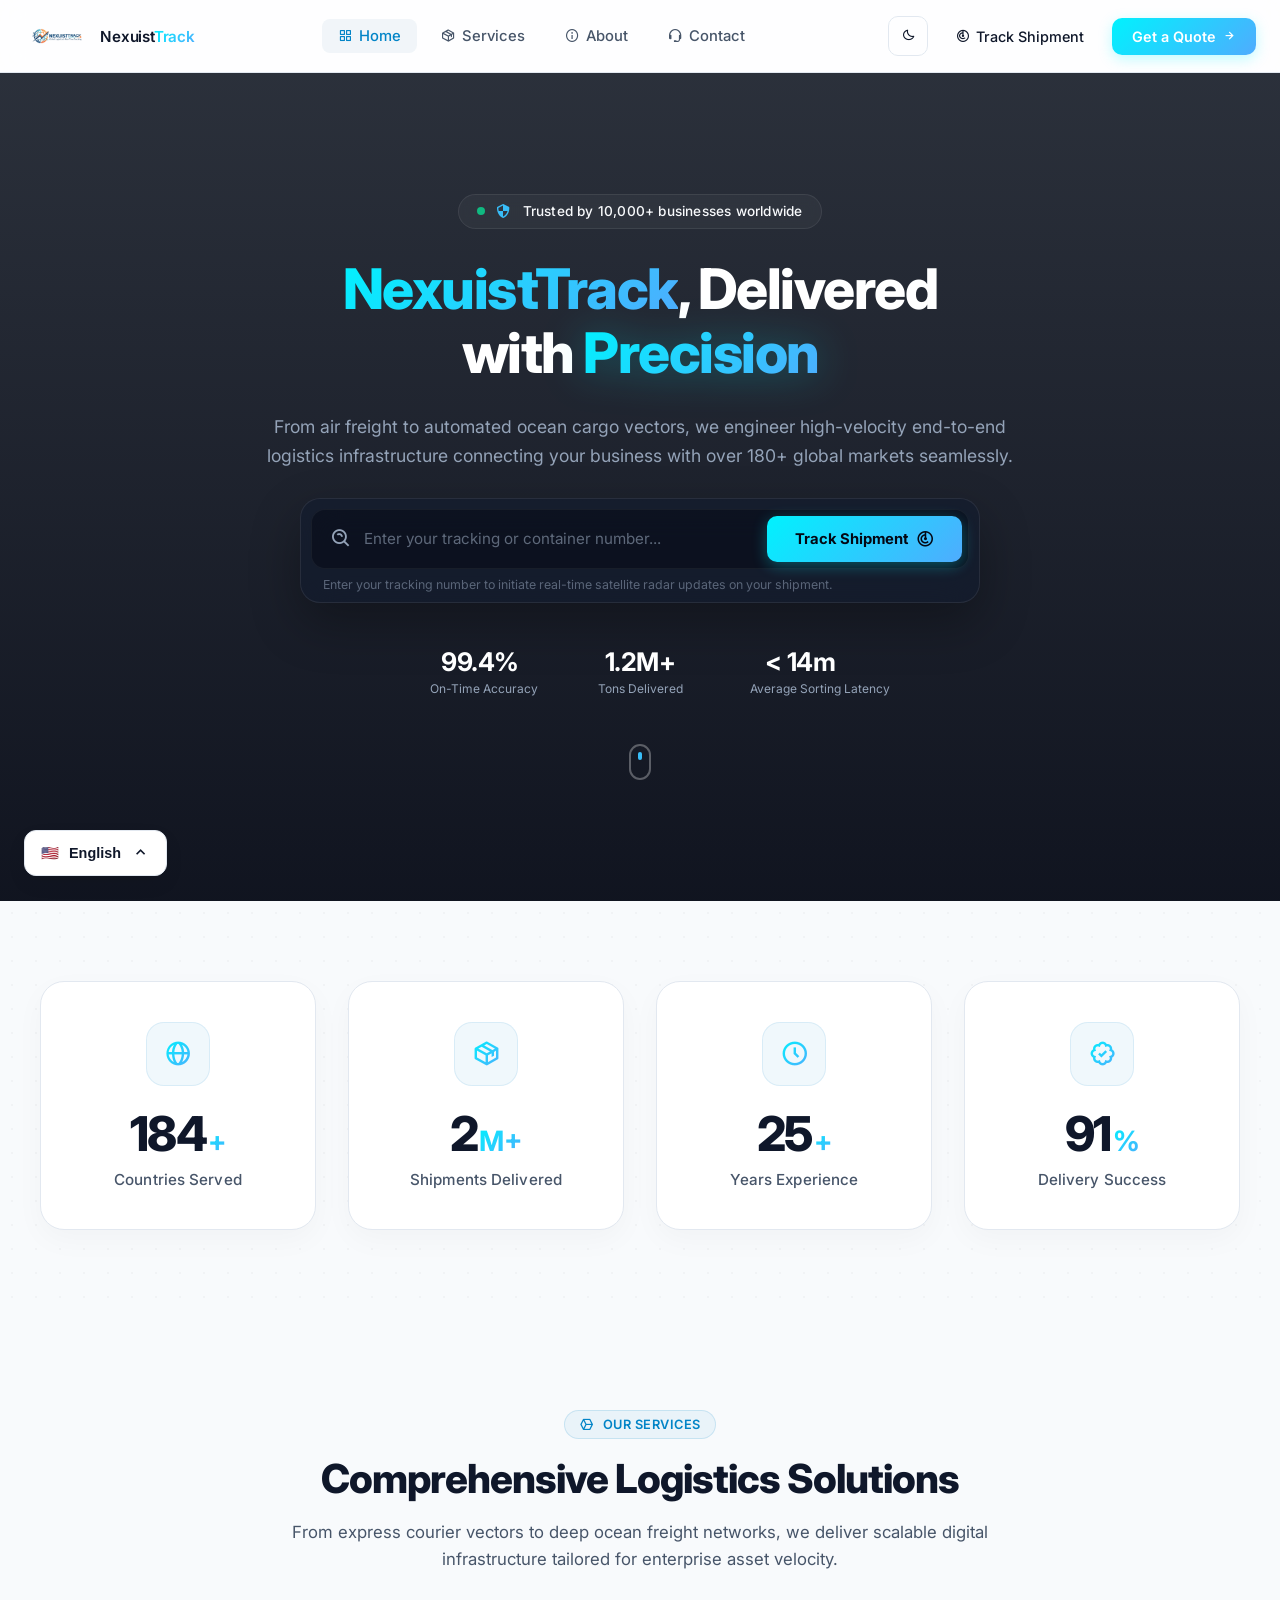
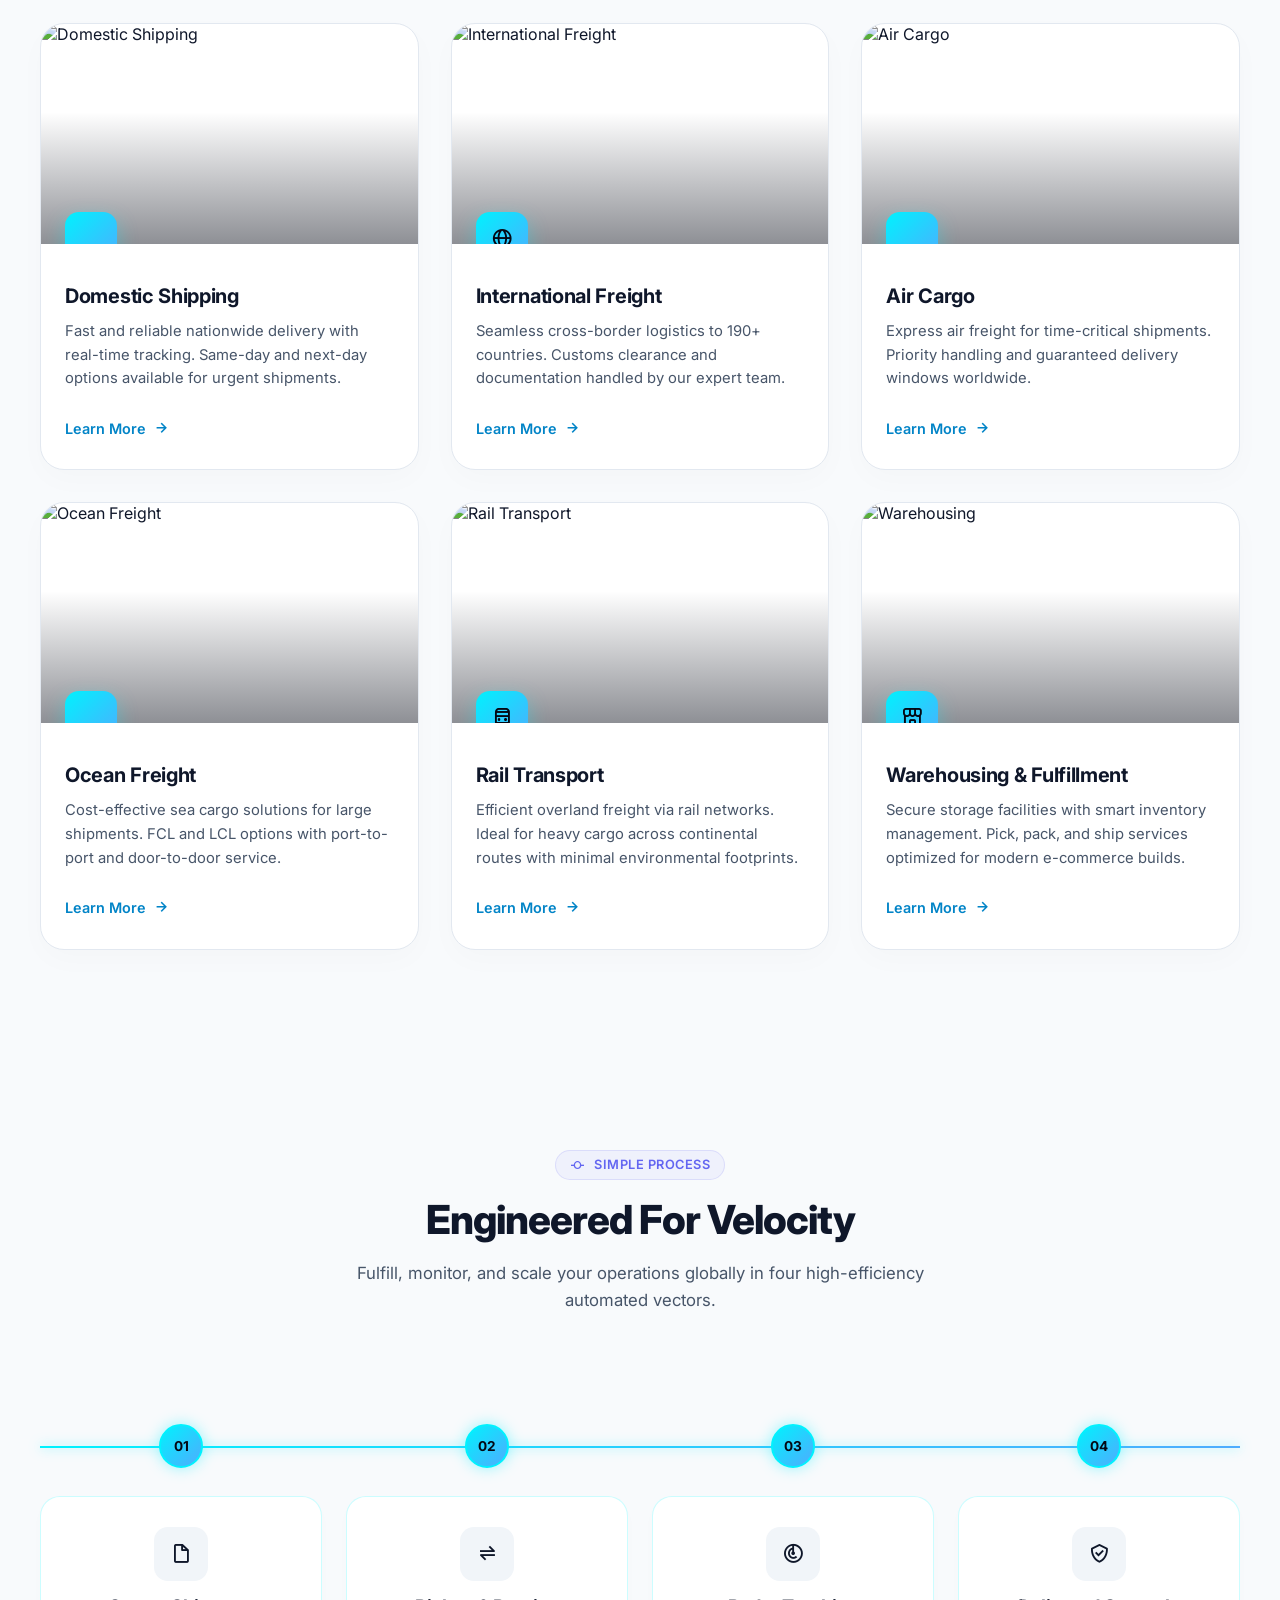
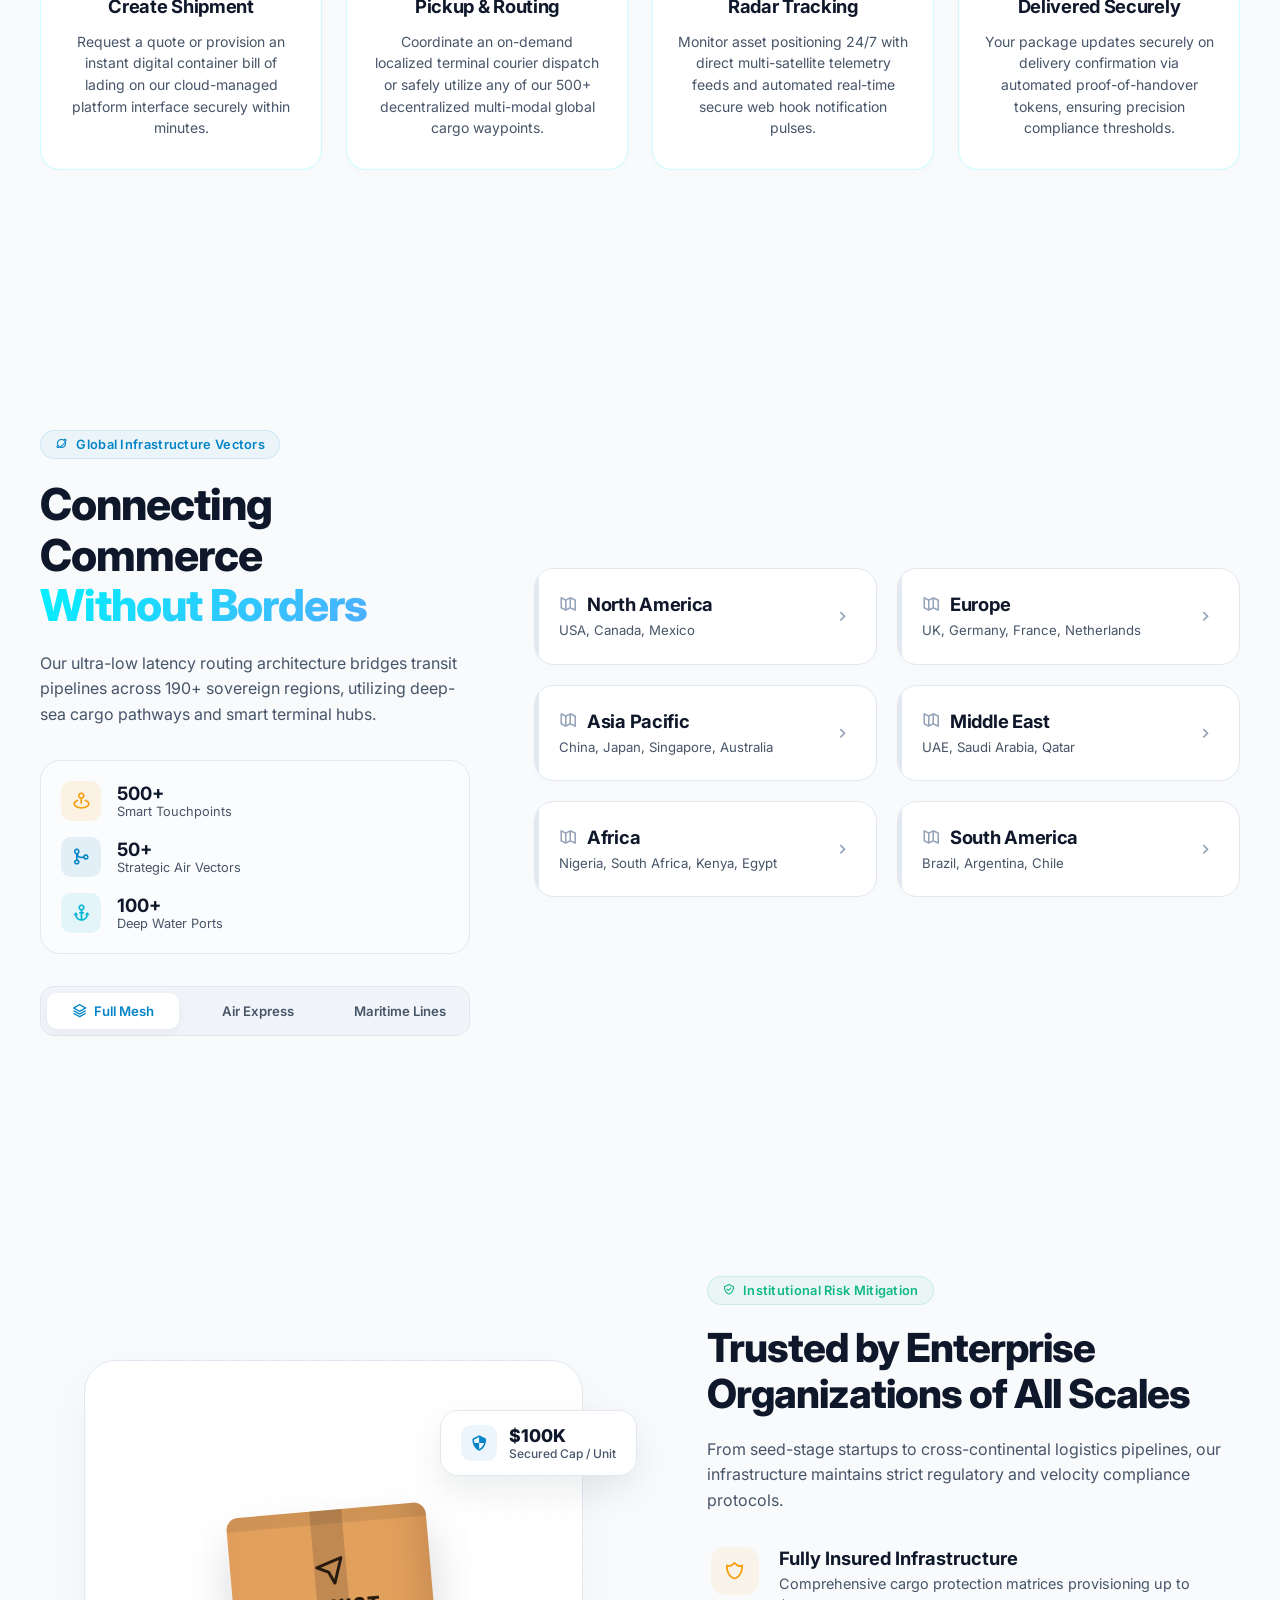
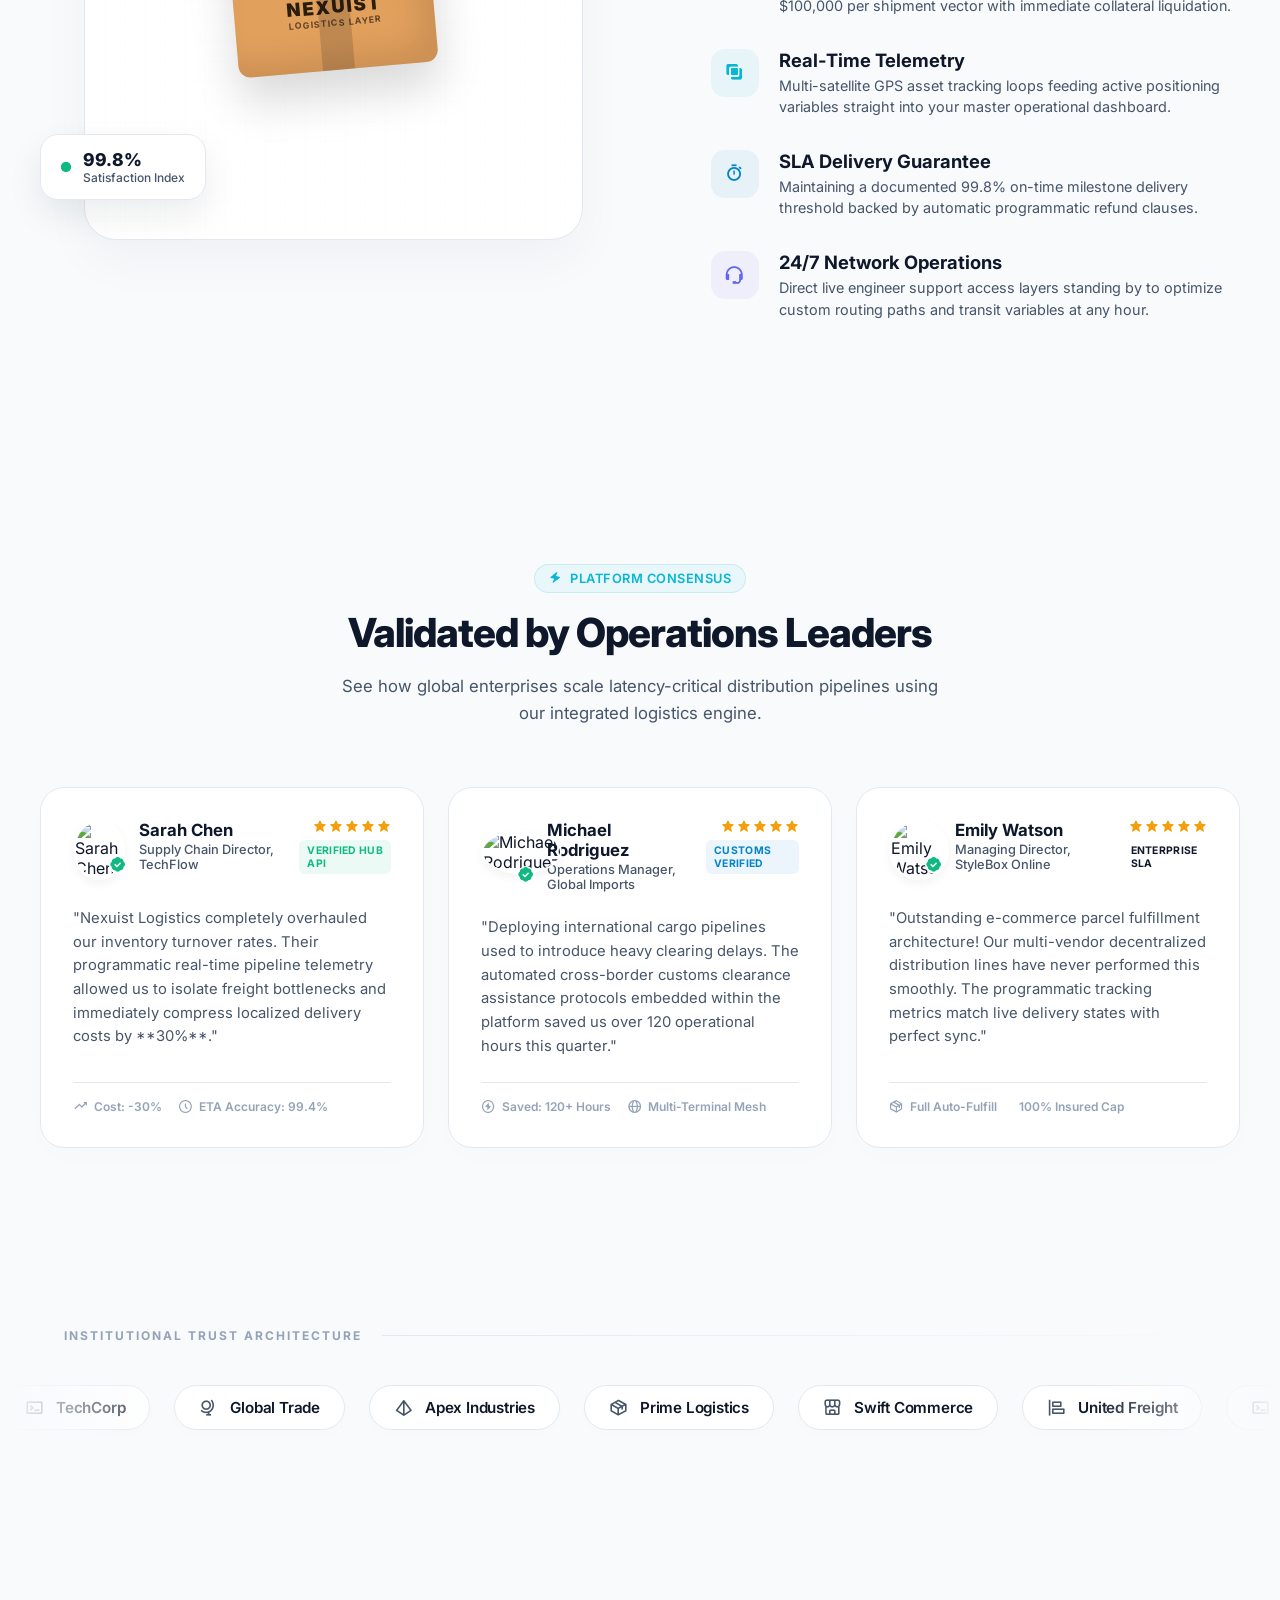
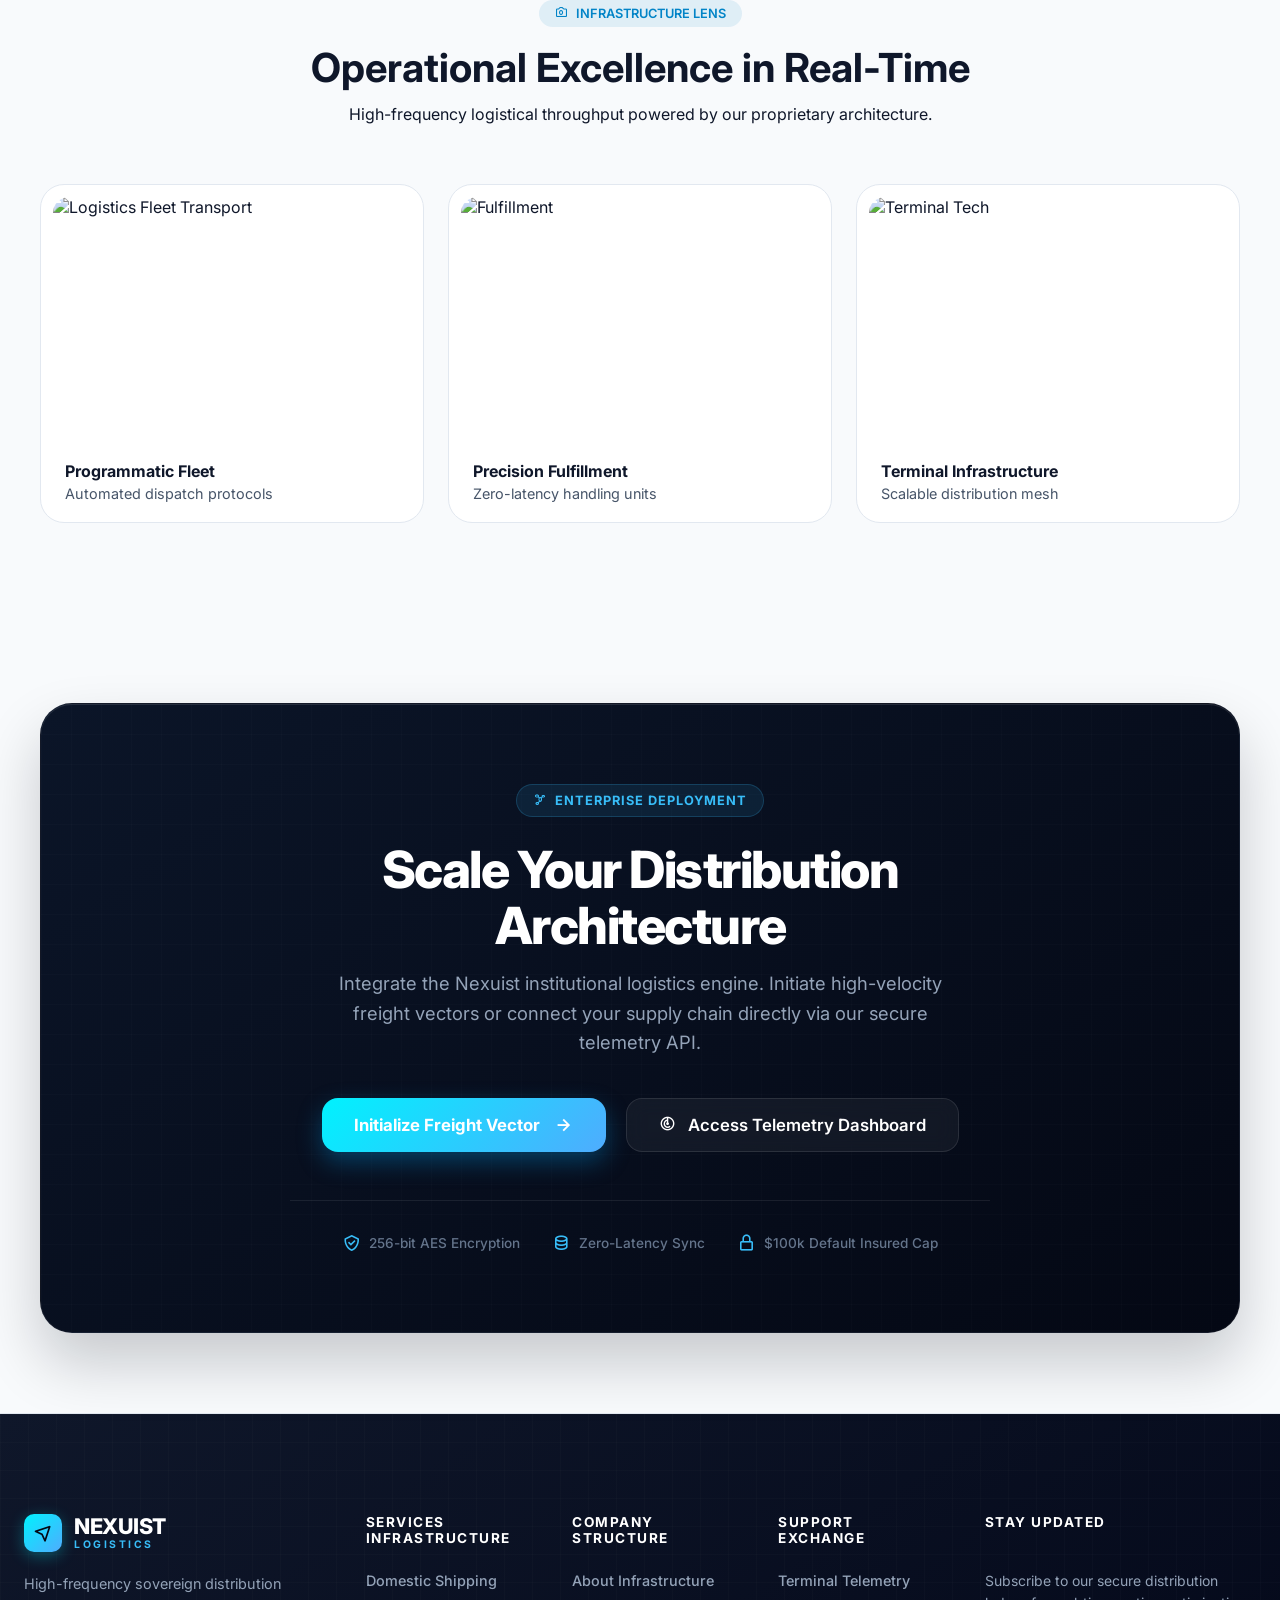
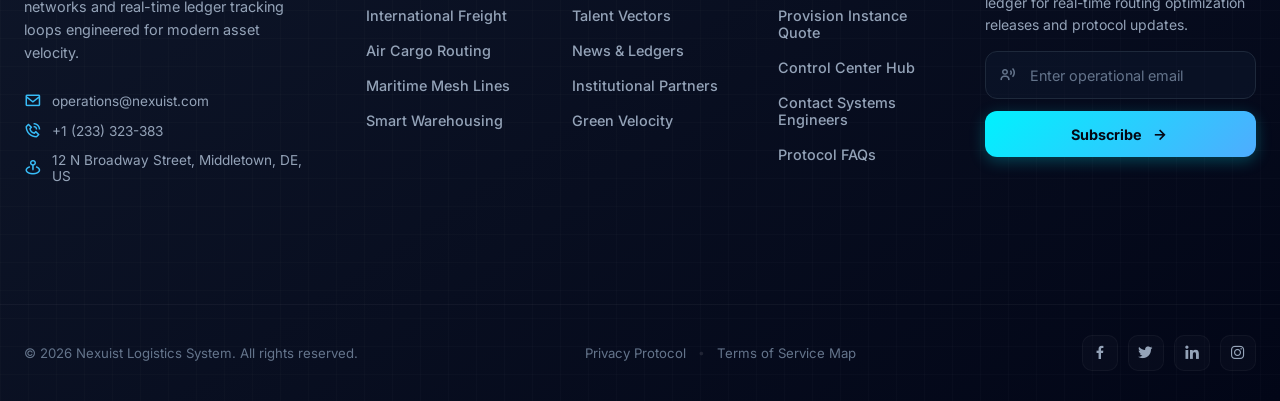
==== index.html @ dc725831 "Added website files" ====
<!DOCTYPE html>
<html lang="en">

<head>
    <meta charset="UTF-8">
    <meta name="viewport" content="width=device-width, initial-scale=1.0">
    <title>NexuistTrack — Logistics Management Platform</title>
    <link rel="preconnect" href="https://fonts.googleapis.com">
    <link rel="preconnect" href="https://fonts.gstatic.com" crossorigin>
    <link href="https://fonts.googleapis.com/css2?family=Inter:wght@400;500;600;700&display=swap" rel="stylesheet">
    <link href="https://unpkg.com/boxicons@2.1.4/css/boxicons.min.css" rel="stylesheet">
    <link rel="stylesheet" href="assets/css/style.css">
</head>

<body>

    <div id="nxPreloader" class="nx-preloader">
        <div class="nx-preloader-content">
            <div class="nx-loader-radar">
                <div class="nx-radar-pulse"></div>
                <i class='bx bx-radar nx-radar-icon'></i>
            </div>
            <h1 class="nx-preloader-text">
                Nexuist<span class="gradient-text">Track</span>
            </h1>
            <div class="nx-progress-bar-wrapper">
                <div class="nx-progress-bar-fill"></div>
            </div>
        </div>
    </div>

    <header class="nx-header">
        <nav class="nx-navbar">
            <a href="index.html" class="nx-logo-container">
                <img src="assets/images/NexuistTracking Logo.png" alt="NexuistTrack Logo" class="nx-logo">
                <span class="nx-logo-text">Nexuist<span class="gradient-text">Track</span></span>
            </a>

            <ul class="nx-nav-menu" id="navMenu">
                <li class="nx-nav-item">
                    <a href="index.html" class="nx-nav-link">
                        <i class='bx bx-grid-alt'></i>
                        <span>Home</span>
                    </a>
                </li>
                <li class="nx-nav-item">
                    <a href="services.html" class="nx-nav-link">
                        <i class='bx bx-package'></i>
                        <span>Services</span>
                    </a>
                </li>
                <li class="nx-nav-item">
                    <a href="about.html" class="nx-nav-link">
                        <i class='bx bx-info-circle'></i>
                        <span>About</span>
                    </a>
                </li>
                <li class="nx-nav-item">
                    <a href="contact.html" class="nx-nav-link">
                        <i class='bx bx-support'></i>
                        <span>Contact</span>
                    </a>
                </li>
            </ul>

            <div class="nx-nav-actions">
                <button id="themeToggle" class="nx-theme-btn" aria-label="Toggle Interface Theme">
                    <i class='bx bx-moon theme-icon'></i>
                </button>
                <a href="track.html" class="nx-btn-secondary">
                    <i class='bx bx-radar'></i>
                    <span>Track Shipment</span>
                </a>
                <a href="quote.html" class="nx-btn-primary">
                    <span>Get a Quote</span>
                    <i class='bx bx-right-arrow-alt'></i>
                </a>

                <button class="nx-hamburger" id="menuToggle" aria-label="Open Mobile Menu">
                    <i class='bx bx-menu-alt-right'></i>
                </button>
            </div>
        </nav>
    </header>


    <!-- ==========================================
     PREMIUM FINTECH LOGISTICS HERO SECTION 
     ========================================== -->
    <section class="nx-hero">
        <!-- Embedded Full-Screen Background Video Overlay -->
        <div class="nx-hero-video-wrapper">
            <video autoplay loop muted playsinline class="nx-hero-video">
                <!-- 1. Your local asset (Make sure your downloaded video is renamed to 'hero-logistics.mp4' inside assets/images/) -->
                <source src="assets/images/hero-logistics.mp4" type="video/mp4">

                <!-- 2. Guaranteed High-Speed Highway Cargo Logistics Fallback Link -->
                <source src="https://vjs.zencdn.net/v/oceans.mp4" type="video/mp4">
            </video>
            <div class="nx-hero-overlay"></div>
        </div>

        <div class="nx-hero-container">
            <!-- Live Trust Badge Counter Indicator -->
            <div class="nx-hero-badge" data-aos="fade-down">
                <span class="nx-badge-pulse"></span>
                <i class='bx bx-shield-quarter'></i>
                <span>Trusted by 10,000+ businesses worldwide</span>
            </div>

            <!-- Main Headlines -->
            <h1 class="nx-hero-title">
                <span class="gradient-text">NexuistTrack</span>, Delivered <br>
                with <span class="accent-glow-text">Precision</span>
            </h1>

            <p class="nx-hero-subtitle">
                From air freight to automated ocean cargo vectors, we engineer high-velocity end-to-end logistics
                infrastructure connecting your business with over 180+ global markets seamlessly.
            </p>

            <!-- Advanced Fintech Tracking Input Interface Grid -->
            <div class="nx-tracker-card">
                <form action="track.html" method="GET" class="nx-tracker-form">
                    <div class="nx-input-group">
                        <i class='bx bx-search-alt nx-search-icon'></i>
                        <input type="text" name="tracking_id" id="nxHeroTrackInput"
                            placeholder="Enter your tracking or container number..." required autocomplete="off">
                    </div>
                    <button type="submit" class="nx-tracker-btn">
                        <span>Track Shipment</span>
                        <i class='bx bx-radar bx-spin-hover'></i>
                    </button>
                </form>
                <p class="nx-tracker-hint">Enter your tracking number to initiate real-time satellite radar updates on
                    your shipment.</p>
            </div>

            <!-- Real-time Live Infrastructure Metrics Feed Components -->
            <div class="nx-hero-metrics">
                <div class="nx-metric-box">
                    <h3 class="nx-metric-val">99.4%</h3>
                    <p class="nx-metric-lbl">On-Time Accuracy</p>
                </div>
                <div class="nx-metric-box">
                    <h3 class="nx-metric-val">1.2M+</h3>
                    <p class="nx-metric-lbl">Tons Delivered</p>
                </div>
                <div class="nx-metric-box">
                    <h3 class="nx-metric-val">&lt; 14m</h3>
                    <p class="nx-metric-lbl">Average Sorting Latency</p>
                </div>
            </div>

            <!-- Animated Scroll Mouse Cues Layout Wheel -->
            <div class="nx-scroll-indicator">
                <div class="nx-mouse-wheel"></div>
            </div>
        </div>
    </section>


    <!-- Counter Section starts here -->

    <section class="nx-metrics-section">
        <div class="nx-grid-mesh-overlay"></div>

        <div class="nx-metrics-container">
            <div class="nx-metric-card" data-aos="fade-up">
                <div class="nx-icon-wrapper">
                    <i class='bx bx-globe'></i>
                </div>
                <div class="nx-counter-wrapper">
                    <h2 class="nx-counter-num" data-target="190">0</h2>
                    <span class="nx-counter-plus">+</span>
                </div>
                <p class="nx-metric-label">Countries Served</p>
            </div>

            <div class="nx-metric-card" data-aos="fade-up" data-aos-delay="100">
                <div class="nx-icon-wrapper">
                    <i class='bx bx-package'></i>
                </div>
                <div class="nx-counter-wrapper">
                    <h2 class="nx-counter-num" data-target="2">0</h2>
                    <span class="nx-counter-plus">M+</span>
                </div>
                <p class="nx-metric-label">Shipments Delivered</p>
            </div>

            <div class="nx-metric-card" data-aos="fade-up" data-aos-delay="200">
                <div class="nx-icon-wrapper">
                    <i class='bx bx-time-five'></i>
                </div>
                <div class="nx-counter-wrapper">
                    <h2 class="nx-counter-num" data-target="25">0</h2>
                    <span class="nx-counter-plus">+</span>
                </div>
                <p class="nx-metric-label">Years Experience</p>
            </div>

            <div class="nx-metric-card" data-aos="fade-up" data-aos-delay="300">
                <div class="nx-icon-wrapper">
                    <i class='bx bx-badge-check'></i>
                </div>
                <div class="nx-counter-wrapper">
                    <h2 class="nx-counter-num" data-target="99">0</h2>
                    <span class="nx-counter-plus">%</span>
                </div>
                <p class="nx-metric-label">Delivery Success</p>
            </div>
        </div>
    </section>

    <!-- Counter section ends here -->


    <!-- ==========================================
     PREMIUM FINTECH SERVICES SECTION
     ========================================== -->
    <section class="nx-services-section">
        <div class="nx-services-container">

            <!-- Header Text Matrix Layout Area -->
            <div class="nx-services-header">
                <div class="nx-services-badge">
                    <i class='bx bx-cube-alt'></i>
                    <span>Our Services</span>
                </div>
                <h2 class="nx-services-title">Comprehensive Logistics Solutions</h2>
                <p class="nx-services-subtitle">From express courier vectors to deep ocean freight networks, we deliver
                    scalable digital infrastructure tailored for enterprise asset velocity.</p>
            </div>

            <!-- 3x2 High-End Card Presentation Grid Matrix -->
            <div class="nx-services-grid">

                <!-- Card 1: Domestic Shipping -->
                <div class="nx-service-card">
                    <div class="nx-card-media">
                        <img src="https://images.unsplash.com/photo-1601584115197-04ecc0da31d7?auto=format&fit=crop&q=80&w=600"
                            alt="Domestic Shipping" loading="lazy">
                        <div class="nx-media-overlay"></div>
                        <div class="nx-card-icon-floating">
                            <i class='bx bx-truck'></i>
                        </div>
                    </div>
                    <div class="nx-card-body">
                        <h3 class="nx-card-title">Domestic Shipping</h3>
                        <p class="nx-card-text">Fast and reliable nationwide delivery with real-time tracking. Same-day
                            and next-day options available for urgent shipments.</p>
                        <a href="services/domestic.html" class="nx-card-link">
                            <span>Learn More</span>
                            <i class='bx bx-right-arrow-alt'></i>
                        </a>
                    </div>
                </div>

                <!-- Card 2: International Freight -->
                <div class="nx-service-card">
                    <div class="nx-card-media">
                        <img src="https://images.unsplash.com/photo-1494412574643-ff11b0a5c1c3?auto=format&fit=crop&q=80&w=600"
                            alt="International Freight" loading="lazy">
                        <div class="nx-media-overlay"></div>
                        <div class="nx-card-icon-floating">
                            <i class='bx bx-globe'></i>
                        </div>
                    </div>
                    <div class="nx-card-body">
                        <h3 class="nx-card-title">International Freight</h3>
                        <p class="nx-card-text">Seamless cross-border logistics to 190+ countries. Customs clearance and
                            documentation handled by our expert team.</p>
                        <a href="services/international.html" class="nx-card-link">
                            <span>Learn More</span>
                            <i class='bx bx-right-arrow-alt'></i>
                        </a>
                    </div>
                </div>

                <!-- Card 3: Air Cargo -->
                <div class="nx-service-card">
                    <div class="nx-card-media">
                        <img src="https://images.unsplash.com/photo-1436491865332-7a61a109cc05?auto=format&fit=crop&q=80&w=600"
                            alt="Air Cargo" loading="lazy">
                        <div class="nx-media-overlay"></div>
                        <div class="nx-card-icon-floating">
                            <i class='bx bx-plane-takeoff'></i>
                        </div>
                    </div>
                    <div class="nx-card-body">
                        <h3 class="nx-card-title">Air Cargo</h3>
                        <p class="nx-card-text">Express air freight for time-critical shipments. Priority handling and
                            guaranteed delivery windows worldwide.</p>
                        <a href="services/air-cargo.html" class="nx-card-link">
                            <span>Learn More</span>
                            <i class='bx bx-right-arrow-alt'></i>
                        </a>
                    </div>
                </div>

                <!-- Card 4: Ocean Freight -->
                <div class="nx-service-card">
                    <div class="nx-card-media">
                        <img src="https://images.unsplash.com/photo-1542314831-068cd1dbfeeb?auto=format&fit=crop&q=80&w=600"
                            alt="Ocean Freight" loading="lazy">
                        <div class="nx-media-overlay"></div>
                        <div class="nx-card-icon-floating">
                            <i class='bx bx-ship'></i>
                        </div>
                    </div>
                    <div class="nx-card-body">
                        <h3 class="nx-card-title">Ocean Freight</h3>
                        <p class="nx-card-text">Cost-effective sea cargo solutions for large shipments. FCL and LCL
                            options with port-to-port and door-to-door service.</p>
                        <a href="services/ocean-freight.html" class="nx-card-link">
                            <span>Learn More</span>
                            <i class='bx bx-right-arrow-alt'></i>
                        </a>
                    </div>
                </div>

                <!-- Card 5: Rail Transport -->
                <div class="nx-service-card">
                    <div class="nx-card-media">
                        <img src="https://images.unsplash.com/photo-1474487548417-781cb71495f3?auto=format&fit=crop&q=80&w=600"
                            alt="Rail Transport" loading="lazy">
                        <div class="nx-media-overlay"></div>
                        <div class="nx-card-icon-floating">
                            <i class='bx bx-train'></i>
                        </div>
                    </div>
                    <div class="nx-card-body">
                        <h3 class="nx-card-title">Rail Transport</h3>
                        <p class="nx-card-text">Efficient overland freight via rail networks. Ideal for heavy cargo
                            across continental routes with minimal environmental footprints.</p>
                        <a href="services/rail.html" class="nx-card-link">
                            <span>Learn More</span>
                            <i class='bx bx-right-arrow-alt'></i>
                        </a>
                    </div>
                </div>

                <!-- Card 6: Warehousing & Fulfillment -->
                <div class="nx-service-card">
                    <div class="nx-card-media">
                        <img src="https://images.unsplash.com/photo-1586528116311-ad8dd3c8310d?auto=format&fit=crop&q=80&w=600"
                            alt="Warehousing" loading="lazy">
                        <div class="nx-media-overlay"></div>
                        <div class="nx-card-icon-floating">
                            <i class='bx bx-store-alt'></i>
                        </div>
                    </div>
                    <div class="nx-card-body">
                        <h3 class="nx-card-title">Warehousing & Fulfillment</h3>
                        <p class="nx-card-text">Secure storage facilities with smart inventory management. Pick, pack,
                            and ship services optimized for modern e-commerce builds.</p>
                        <a href="services/fulfillment.html" class="nx-card-link">
                            <span>Learn More</span>
                            <i class='bx bx-right-arrow-alt'></i>
                        </a>
                    </div>
                </div>

            </div>
        </div>
    </section>


    <!-- Workflow section starts here -->
    <section class="nx-workflow-section">
        <div class="nx-workflow-container">

            <div class="nx-workflow-header">
                <div class="nx-workflow-badge">
                    <i class='bx bx-git-commit'></i>
                    <span>Simple Process</span>
                </div>
                <h2 class="nx-workflow-title">Engineered For Velocity</h2>
                <p class="nx-workflow-subtitle">Fulfill, monitor, and scale your operations globally in four
                    high-efficiency automated vectors.</p>
            </div>

            <div class="nx-timeline-wrapper">
                <div class="nx-timeline-progress-line">
                    <div class="nx-line-fill"></div>
                </div>

                <div class="nx-timeline-grid">

                    <div class="nx-step-card" data-step="1">
                        <div class="nx-step-node">
                            <span class="nx-node-num">01</span>
                        </div>
                        <div class="nx-card-inner">
                            <div class="nx-step-icon-box">
                                <i class='bx bx-file-blank'></i>
                            </div>
                            <h3 class="nx-step-title">Create Shipment</h3>
                            <p class="nx-step-desc">Request a quote or provision an instant digital container bill of
                                lading on our cloud-managed platform interface securely within minutes.</p>
                        </div>
                    </div>

                    <div class="nx-step-card" data-step="2">
                        <div class="nx-step-node">
                            <span class="nx-node-num">02</span>
                        </div>
                        <div class="nx-card-inner">
                            <div class="nx-step-icon-box">
                                <i class='bx bx-transfer-alt'></i>
                            </div>
                            <h3 class="nx-step-title">Pickup &amp; Routing</h3>
                            <p class="nx-step-desc">Coordinate an on-demand localized terminal courier dispatch or
                                safely utilize any of our 500+ decentralized multi-modal global cargo waypoints.</p>
                        </div>
                    </div>

                    <div class="nx-step-card" data-step="3">
                        <div class="nx-step-node">
                            <span class="nx-node-num">03</span>
                        </div>
                        <div class="nx-card-inner">
                            <div class="nx-step-icon-box">
                                <i class='bx bx-radar'></i>
                            </div>
                            <h3 class="nx-step-title">Radar Tracking</h3>
                            <p class="nx-step-desc">Monitor asset positioning 24/7 with direct multi-satellite telemetry
                                feeds and automated real-time secure web hook notification pulses.</p>
                        </div>
                    </div>

                    <div class="nx-step-card" data-step="4">
                        <div class="nx-step-node">
                            <span class="nx-node-num">04</span>
                        </div>
                        <div class="nx-card-inner">
                            <div class="nx-step-icon-box">
                                <i class='bx bx-check-shield'></i>
                            </div>
                            <h3 class="nx-step-title">Delivered Securely</h3>
                            <p class="nx-step-desc">Your package updates securely on delivery confirmation via automated
                                proof-of-handover tokens, ensuring precision compliance thresholds.</p>
                        </div>
                    </div>

                </div>
            </div>
        </div>
    </section>

    <!-- Workflow sections ends here -->

    <!-- Global Network starts here -->
    <section class="nx-network-section">
        <div class="nx-map-graphic-underlay"></div>

        <div class="nx-network-container">

            <div class="nx-network-console">
                <div class="nx-network-badge">
                    <i class='bx bx-planet bx-spin-hover'></i>
                    <span>Global Infrastructure Vectors</span>
                </div>

                <h2 class="nx-network-title">
                    Connecting Commerce <br>
                    <span class="gradient-accent-text">Without Borders</span>
                </h2>

                <p class="nx-network-subtitle">
                    Our ultra-low latency routing architecture bridges transit pipelines across 190+ sovereign regions,
                    utilizing deep-sea cargo pathways and smart terminal hubs.
                </p>

                <div class="nx-console-panel">
                    <div class="nx-panel-metric">
                        <div class="nx-metric-icon shadow-orange">
                            <i class='bx bx-map-pin'></i>
                        </div>
                        <div class="nx-metric-info">
                            <h4>500+</h4>
                            <p>Smart Touchpoints</p>
                        </div>
                    </div>

                    <div class="nx-panel-metric">
                        <div class="nx-metric-icon shadow-blue">
                            <i class='bx bx-git-merge'></i>
                        </div>
                        <div class="nx-metric-info">
                            <h4>50+</h4>
                            <p>Strategic Air Vectors</p>
                        </div>
                    </div>

                    <div class="nx-panel-metric">
                        <div class="nx-metric-icon shadow-green">
                            <i class='bx bx-anchor'></i>
                        </div>
                        <div class="nx-metric-info">
                            <h4>100+</h4>
                            <p>Deep Water Ports</p>
                        </div>
                    </div>
                </div>

                <div class="nx-network-modes">
                    <button class="nx-mode-btn active" data-filter="all">
                        <i class='bx bx-layer'></i> <span>Full Mesh</span>
                    </button>
                    <button class="nx-mode-btn" data-filter="air">
                        <i class='bx bx-plane-takeoff'></i> <span>Air Express</span>
                    </button>
                    <button class="nx-mode-btn" data-filter="sea">
                        <i class='bx bx-ship'></i> <span>Maritime Lines</span>
                    </button>
                </div>
            </div>

            <div class="nx-network-regions">

                <div class="nx-region-card" data-routes="air">
                    <div class="nx-region-indicator"></div>
                    <div class="nx-region-main">
                        <div class="nx-region-meta">
                            <i class='bx bx-map-alt'></i>
                            <h3>North America</h3>
                        </div>
                        <p class="nx-region-hubs">USA, Canada, Mexico</p>
                    </div>
                    <i class='bx bx-chevron-right nx-card-arrow'></i>
                </div>

                <div class="nx-region-card" data-routes="air sea">
                    <div class="nx-region-indicator"></div>
                    <div class="nx-region-main">
                        <div class="nx-region-meta">
                            <i class='bx bx-map-alt'></i>
                            <h3>Europe</h3>
                        </div>
                        <p class="nx-region-hubs">UK, Germany, France, Netherlands</p>
                    </div>
                    <i class='bx bx-chevron-right nx-card-arrow'></i>
                </div>

                <div class="nx-region-card" data-routes="air sea">
                    <div class="nx-region-indicator"></div>
                    <div class="nx-region-main">
                        <div class="nx-region-meta">
                            <i class='bx bx-map-alt'></i>
                            <h3>Asia Pacific</h3>
                        </div>
                        <p class="nx-region-hubs">China, Japan, Singapore, Australia</p>
                    </div>
                    <i class='bx bx-chevron-right nx-card-arrow'></i>
                </div>

                <div class="nx-region-card" data-routes="sea">
                    <div class="nx-region-indicator"></div>
                    <div class="nx-region-main">
                        <div class="nx-region-meta">
                            <i class='bx bx-map-alt'></i>
                            <h3>Middle East</h3>
                        </div>
                        <p class="nx-region-hubs">UAE, Saudi Arabia, Qatar</p>
                    </div>
                    <i class='bx bx-chevron-right nx-card-arrow'></i>
                </div>

                <div class="nx-region-card" data-routes="air sea">
                    <div class="nx-region-indicator"></div>
                    <div class="nx-region-main">
                        <div class="nx-region-meta">
                            <i class='bx bx-map-alt'></i>
                            <h3>Africa</h3>
                        </div>
                        <p class="nx-region-hubs">Nigeria, South Africa, Kenya, Egypt</p>
                    </div>
                    <i class='bx bx-chevron-right nx-card-arrow'></i>
                </div>

                <div class="nx-region-card" data-routes="sea">
                    <div class="nx-region-indicator"></div>
                    <div class="nx-region-main">
                        <div class="nx-region-meta">
                            <i class='bx bx-map-alt'></i>
                            <h3>South America</h3>
                        </div>
                        <p class="nx-region-hubs">Brazil, Argentina, Chile</p>
                    </div>
                    <i class='bx bx-chevron-right nx-card-arrow'></i>
                </div>

            </div>
        </div>
    </section>
    <!-- Global Network ends here -->


    <!-- Why us starts here  -->

    <section class="nx-trust-section">
        <div class="nx-trust-container">

            <div class="nx-graphic-stage">
                <div class="nx-vector-carrier-card">
                    <div class="nx-card-mesh-bg"></div>

                    <div class="nx-procedural-box">
                        <div class="nx-box-top-flap"></div>
                        <div class="nx-box-brand-core">
                            <div class="nx-box-logo">
                                <i class='bx bx-navigation'></i>
                            </div>
                            <div class="nx-box-text-logo">NEXUIST</div>
                            <span class="nx-box-tagline">LOGISTICS LAYER</span>
                        </div>
                        <div class="nx-box-tape"></div>
                    </div>

                    <div class="nx-hologram-pulse-ring"></div>
                </div>

                <div class="nx-floating-badge badge-satisfaction">
                    <div class="nx-badge-pulse-dot"></div>
                    <div class="nx-badge-body">
                        <span class="nx-badge-val">99.8%</span>
                        <span class="nx-badge-lbl">Satisfaction Index</span>
                    </div>
                </div>

                <div class="nx-floating-badge badge-insurance">
                    <div class="nx-badge-icon-wrap">
                        <i class='bx bx-shield-quarter'></i>
                    </div>
                    <div class="nx-badge-body">
                        <span class="nx-badge-val">$100K</span>
                        <span class="nx-badge-lbl">Secured Cap / Unit</span>
                    </div>
                </div>
            </div>

            <div class="nx-trust-console">
                <div class="nx-trust-badge">
                    <i class='bx bx-check-shield'></i>
                    <span>Institutional Risk Mitigation</span>
                </div>

                <h2 class="nx-trust-title">Trusted by Enterprise Organizations of All Scales</h2>
                <p class="nx-trust-subtitle">From seed-stage startups to cross-continental logistics pipelines, our
                    infrastructure maintains strict regulatory and velocity compliance protocols.</p>

                <div class="nx-trust-features-grid">

                    <div class="nx-feature-row">
                        <div class="nx-feature-icon-box orange-glow">
                            <i class='bx bx-shield-alt-2'></i>
                        </div>
                        <div class="nx-feature-details">
                            <h3>Fully Insured Infrastructure</h3>
                            <p>Comprehensive cargo protection matrices provisioning up to $100,000 per shipment vector
                                with immediate collateral liquidation.</p>
                        </div>
                    </div>

                    <div class="nx-feature-row">
                        <div class="nx-feature-icon-box cyan-glow">
                            <i class='bx bx-unite'></i>
                        </div>
                        <div class="nx-feature-details">
                            <h3>Real-Time Telemetry</h3>
                            <p>Multi-satellite GPS asset tracking loops feeding active positioning variables straight
                                into your master operational dashboard.</p>
                        </div>
                    </div>

                    <div class="nx-feature-row">
                        <div class="nx-feature-icon-box blue-glow">
                            <i class='bx bx-stopwatch'></i>
                        </div>
                        <div class="nx-feature-details">
                            <h3>SLA Delivery Guarantee</h3>
                            <p>Maintaining a documented 99.8% on-time milestone delivery threshold backed by automatic
                                programmatic refund clauses.</p>
                        </div>
                    </div>

                    <div class="nx-feature-row">
                        <div class="nx-feature-icon-box purple-glow">
                            <i class='bx bx-support'></i>
                        </div>
                        <div class="nx-feature-details">
                            <h3>24/7 Network Operations</h3>
                            <p>Direct live engineer support access layers standing by to optimize custom routing paths
                                and transit variables at any hour.</p>
                        </div>
                    </div>

                </div>
            </div>

        </div>
    </section>

    <!-- Why us ends here -->

    <!--  Testimonials starts here -->

    <!-- ==========================================
     PREMIUM FINTECH TESTIMONIAL BOARD MATRIX
     ========================================== -->
    <section class="nx-reviews-section">
        <div class="nx-reviews-container">

            <!-- Header Console Layer -->
            <div class="nx-reviews-header">
                <div class="nx-reviews-badge">
                    <i class='bx bxs-zap'></i>
                    <span>Platform Consensus</span>
                </div>
                <h2 class="nx-reviews-title">Validated by Operations Leaders</h2>
                <p class="nx-reviews-subtitle">See how global enterprises scale latency-critical distribution pipelines
                    using our integrated logistics engine.</p>
            </div>

            <!-- Interactive Carousel / Grid System Display Frame -->
            <div class="nx-reviews-carousel">
                <div class="nx-reviews-track">

                    <!-- Client Card 01: Sarah Chen -->
                    <div class="nx-review-card">
                        <div class="nx-card-top-row">
                            <div class="nx-client-profile">
                                <div class="nx-avatar-frame">
                                    <img src="https://images.unsplash.com/photo-1573496359142-b8d87734a5a2?q=80&amp;w=150&amp;auto=format&amp;fit=crop"
                                        alt="Sarah Chen" class="nx-client-img">
                                    <div class="nx-verified-dot"><i class='bx bxs-badge-check'></i></div>
                                </div>
                                <div class="nx-client-meta">
                                    <h3>Sarah Chen</h3>
                                    <p>Supply Chain Director, TechFlow</p>
                                </div>
                            </div>
                            <div class="nx-trust-rating">
                                <div class="nx-stars-row">
                                    <i class='bx bxs-star'></i><i class='bx bxs-star'></i><i class='bx bxs-star'></i><i
                                        class='bx bxs-star'></i><i class='bx bxs-star'></i>
                                </div>
                                <span class="nx-metric-tag green-tag">Verified Hub API</span>
                            </div>
                        </div>
                        <p class="nx-review-quote">"Nexuist Logistics completely overhauled our inventory turnover
                            rates. Their programmatic real-time pipeline telemetry allowed us to isolate freight
                            bottlenecks and immediately compress localized delivery costs by **30%**."</p>
                        <div class="nx-card-footer-metrics">
                            <span><i class='bx bx-trending-up'></i> Cost: -30%</span>
                            <span><i class='bx bx-time-five'></i> ETA Accuracy: 99.4%</span>
                        </div>
                    </div>

                    <!-- Client Card 02: Michael Rodriguez -->
                    <div class="nx-review-card">
                        <div class="nx-card-top-row">
                            <div class="nx-client-profile">
                                <div class="nx-avatar-frame">
                                    <img src="https://images.unsplash.com/photo-1560250097-0b93528c311a?q=80&amp;w=150&amp;auto=format&amp;fit=crop"
                                        alt="Michael Rodriguez" class="nx-client-img">
                                    <div class="nx-verified-dot"><i class='bx bxs-badge-check'></i></div>
                                </div>
                                <div class="nx-client-meta">
                                    <h3>Michael Rodriguez</h3>
                                    <p>Operations Manager, Global Imports</p>
                                </div>
                            </div>
                            <div class="nx-trust-rating">
                                <div class="nx-stars-row">
                                    <i class='bx bxs-star'></i><i class='bx bxs-star'></i><i class='bx bxs-star'></i><i
                                        class='bx bxs-star'></i><i class='bx bxs-star'></i>
                                </div>
                                <span class="nx-metric-tag blue-tag">Customs Verified</span>
                            </div>
                        </div>
                        <p class="nx-review-quote">"Deploying international cargo pipelines used to introduce heavy
                            clearing delays. The automated cross-border customs clearance assistance protocols embedded
                            within the platform saved us over 120 operational hours this quarter."</p>
                        <div class="nx-card-footer-metrics">
                            <span><i class='bx bx-bolt-circle'></i> Saved: 120+ Hours</span>
                            <span><i class='bx bx-globe'></i> Multi-Terminal Mesh</span>
                        </div>
                    </div>

                    <!-- Client Card 03: Emily Watson -->
                    <div class="nx-review-card">
                        <div class="nx-card-top-row">
                            <div class="nx-client-profile">
                                <div class="nx-avatar-frame">
                                    <img src="https://images.unsplash.com/photo-1534528741775-53994a69daeb?q=80&amp;w=150&amp;auto=format&amp;fit=crop"
                                        alt="Emily Watson" class="nx-client-img">
                                    <div class="nx-verified-dot"><i class='bx bxs-badge-check'></i></div>
                                </div>
                                <div class="nx-client-meta">
                                    <h3>Emily Watson</h3>
                                    <p>Managing Director, StyleBox Online</p>
                                </div>
                            </div>
                            <div class="nx-trust-rating">
                                <div class="nx-stars-row">
                                    <i class='bx bxs-star'></i><i class='bx bxs-star'></i><i class='bx bxs-star'></i><i
                                        class='bx bxs-star'></i><i class='bx bxs-star'></i>
                                </div>
                                <span class="nx-metric-tag purple-tag">Enterprise SLA</span>
                            </div>
                        </div>
                        <p class="nx-review-quote">"Outstanding e-commerce parcel fulfillment architecture! Our
                            multi-vendor decentralized distribution lines have never performed this smoothly. The
                            programmatic tracking metrics match live delivery states with perfect sync."</p>
                        <div class="nx-card-footer-metrics">
                            <span><i class='bx bx-package'></i> Full Auto-Fulfill</span>
                            <span><i class='bx bx-shield-check'></i> 100% Insured Cap</span>
                        </div>
                    </div>

                </div>

                <!-- Mobile Adaptive Segment Navigation Controls Pagers (Only rendering active steps on phones) -->
                <div class="nx-carousel-indicators">
                    <span class="nx-indicator-dot active" data-slide="0"></span>
                    <span class="nx-indicator-dot" data-slide="1"></span>
                    <span class="nx-indicator-dot" data-slide="2"></span>
                </div>
            </div>

        </div>
    </section>
    <!-- Testimonials ends here -->

    <!-- ==========================================
     PREMIUM FINTECH PARTNER MARQUEE CONSOLE
     ========================================== -->
    <section class="nx-marquee-section">
        <div class="nx-marquee-container">

            <!-- Subtle Top-Tier Title Label -->
            <div class="nx-marquee-header">
                <span class="nx-marquee-caption">Institutional Trust Architecture</span>
                <div class="nx-header-divider"></div>
            </div>

            <!-- The Infinite Dynamic Loop Track Frame -->
            <div class="nx-marquee-viewport">
                <div class="nx-marquee-track">

                    <!-- ORIGINAL LOGO SET -->
                    <div class="nx-logo-pill">
                        <div class="nx-pill-icon-box"><i class='bx bx-terminal'></i></div>
                        <span class="nx-logo-text">TechCorp</span>
                    </div>

                    <div class="nx-logo-pill">
                        <div class="nx-pill-icon-box"><i class='bx bx-globe-alt'></i></div>
                        <span class="nx-logo-text">Global Trade</span>
                    </div>

                    <div class="nx-logo-pill">
                        <div class="nx-pill-icon-box"><i class='bx bx-pyramid'></i></div>
                        <span class="nx-logo-text">Apex Industries</span>
                    </div>

                    <div class="nx-logo-pill">
                        <div class="nx-pill-icon-box"><i class='bx bx-package'></i></div>
                        <span class="nx-logo-text">Prime Logistics</span>
                    </div>

                    <div class="nx-logo-pill">
                        <div class="nx-pill-icon-box"><i class='bx bx-store-alt'></i></div>
                        <span class="nx-logo-text">Swift Commerce</span>
                    </div>

                    <div class="nx-logo-pill">
                        <div class="nx-pill-icon-box"><i class='bx bx-objects-horizontal-left'></i></div>
                        <span class="nx-logo-text">United Freight</span>
                    </div>

                    <!-- CLONED DUPLEX SET FOR PERFECT INFINITE GAPLESS GLIDE -->
                    <div class="nx-logo-pill" aria-hidden="true">
                        <div class="nx-pill-icon-box"><i class='bx bx-terminal'></i></div>
                        <span class="nx-logo-text">TechCorp</span>
                    </div>

                    <div class="nx-logo-pill" aria-hidden="true">
                        <div class="nx-pill-icon-box"><i class='bx bx-globe-alt'></i></div>
                        <span class="nx-logo-text">Global Trade</span>
                    </div>

                    <div class="nx-logo-pill" aria-hidden="true">
                        <div class="nx-pill-icon-box"><i class='bx bx-pyramid'></i></div>
                        <span class="nx-logo-text">Apex Industries</span>
                    </div>

                    <div class="nx-logo-pill" aria-hidden="true">
                        <div class="nx-pill-icon-box"><i class='bx bx-package'></i></div>
                        <span class="nx-logo-text">Prime Logistics</span>
                    </div>

                    <div class="nx-logo-pill" aria-hidden="true">
                        <div class="nx-pill-icon-box"><i class='bx bx-store-alt'></i></div>
                        <span class="nx-logo-text">Swift Commerce</span>
                    </div>

                    <div class="nx-logo-pill" aria-hidden="true">
                        <div class="nx-pill-icon-box"><i class='bx bx-objects-horizontal-left'></i></div>
                        <span class="nx-logo-text">United Freight</span>
                    </div>

                </div>
            </div>

        </div>
    </section>



    <!-- ==========================================
     PREMIUM OPERATIONS GALLERY SHOWCASE
     ========================================== -->
    <section class="nx-gallery-section">
        <div class="nx-container">

            <div class="nx-gallery-header">
                <div class="nx-badge">
                    <i class='bx bx-camera'></i> <span>Infrastructure Lens</span>
                </div>
                <h2>Operational Excellence in Real-Time</h2>
                <p>High-frequency logistical throughput powered by our proprietary architecture.</p>
            </div>

            <div class="nx-gallery-grid">
                <!-- Gallery Item 1 -->
                <!-- Card 01: Fleet Operations (Corrected Logistics Source) -->
                <div class="nx-gallery-card">
                    <div class="nx-image-wrap">
                        <img src="https://images.unsplash.com/photo-1601584115197-04ecc0da31d7?q=80&amp;w=800&amp;auto=format&amp;fit=crop"
                            alt="Logistics Fleet Transport">
                        <div class="nx-overlay">
                            <i class='bx bx-expand-alt'></i>
                        </div>
                    </div>
                    <div class="nx-card-content">
                        <h4>Programmatic Fleet</h4>
                        <p>Automated dispatch protocols</p>
                    </div>
                </div>

                <!-- Gallery Item 2 -->
                <div class="nx-gallery-card">
                    <div class="nx-image-wrap">
                        <img src="https://images.unsplash.com/photo-1587293852726-70cdb56c2866?q=80&w=800&auto=format&fit=crop"
                            alt="Fulfillment">
                        <div class="nx-overlay">
                            <i class='bx bx-expand-alt'></i>
                        </div>
                    </div>
                    <div class="nx-card-content">
                        <h4>Precision Fulfillment</h4>
                        <p>Zero-latency handling units</p>
                    </div>
                </div>

                <!-- Gallery Item 3 -->
                <!-- Card 03: Terminal Infrastructure (Updated Source) -->
                <div class="nx-gallery-card">
                    <div class="nx-image-wrap">
                        <img src="https://images.unsplash.com/photo-1578575437130-527eed3abbec?q=80&amp;w=800&amp;auto=format&amp;fit=crop"
                            alt="Terminal Tech">
                        <div class="nx-overlay">
                            <i class='bx bx-expand-alt'></i>
                        </div>
                    </div>
                    <div class="nx-card-content">
                        <h4>Terminal Infrastructure</h4>
                        <p>Scalable distribution mesh</p>
                    </div>
                </div>
            </div>
        </div>
    </section>


<!-- ==========================================
     PREMIUM FINTECH CTA / DEPLOYMENT MODULE
     ========================================== -->
<section class="nx-cta-section">
    <div class="nx-cta-container">
        
        <!-- Ambient Background Animations -->
        <div class="nx-ambient-glow glow-cyan"></div>
        <div class="nx-ambient-glow glow-blue"></div>
        <div class="nx-cta-mesh"></div>

        <!-- Core Content Interface -->
        <div class="nx-cta-interface">
            <div class="nx-cta-badge">
                <i class='bx bx-network-chart'></i>
                <span>Enterprise Deployment</span>
            </div>

            <h2 class="nx-cta-title">Scale Your Distribution Architecture</h2>
            <p class="nx-cta-subtitle">Integrate the Nexuist institutional logistics engine. Initiate high-velocity freight vectors or connect your supply chain directly via our secure telemetry API.</p>

            <div class="nx-cta-actions">
                <button class="nx-btn-dashs">
                    <span class="nx-btn-text">Initialize Freight Vector</span>
                    <i class='bx bx-right-arrow-alt'></i>
                    <div class="nx-btn-glare"></div>
                </button>
                
                <button class="nx-btn-dash">
                    <i class='bx bx-radar'></i>
                    <span>Access Telemetry Dashboard</span>
                </button>
            </div>

            <!-- Micro-Trust Metrics (New Feature) -->
            <div class="nx-cta-trust-matrix">
                <div class="nx-trust-node">
                    <i class='bx bx-check-shield'></i>
                    <span>256-bit AES Encryption</span>
                </div>
                <div class="nx-trust-node">
                    <i class='bx bx-data'></i>
                    <span>Zero-Latency Sync</span>
                </div>
                <div class="nx-trust-node">
                    <i class='bx bx-lock-alt'></i>
                    <span>$100k Default Insured Cap</span>
                </div>
            </div>
        </div>

        <!-- Mouse Tracking Spotlight Target -->
        <div class="nx-cursor-spotlight"></div>
    </div>
</section>

<!-- Footer section starts here -->

<footer class="nx-vip-footer">
    <div class="nx-footer-grid-mesh"></div>

    <div class="nx-footer-container">
        
        <div class="nx-footer-brand-col">
            <a href="index.html" class="nx-footer-logo-wrap">
                <div class="nx-footer-logo-icon">
                    <i class='bx bx-navigation'></i>
                </div>
                <span class="nx-footer-logo-text">NEXUIST<span class="logo-sub">LOGISTICS</span></span>
            </a>
            <p class="nx-footer-brand-desc">
                High-frequency sovereign distribution networks and real-time ledger tracking loops engineered for modern asset velocity.
            </p>
            <div class="nx-footer-contact-matrix">
                <a href="mailto:operations@nexuist.com" class="nx-contact-link-node">
                    <i class='bx bx-envelope'></i>
                    <span>operations@nexuist.com</span>
                </a>
                <a href="tel:+1233323383" class="nx-contact-link-node">
                    <i class='bx bx-phone-call'></i>
                    <span>+1 (233) 323-383</span>
                </a>
                <div class="nx-contact-link-node text-node">
                    <i class='bx bx-map-pin'></i>
                    <span>12 N Broadway Street, Middletown, DE, US</span>
                </div>
            </div>
        </div>

        <div class="nx-footer-links-col">
            <h4 class="nx-footer-title-label">Services Infrastructure</h4>
            <ul class="nx-footer-links-list">
                <li><a href="services/domestic.html" class="nx-anchor-vector">Domestic Shipping</a></li>
                <li><a href="services/international.html" class="nx-anchor-vector">International Freight</a></li>
                <li><a href="services/air-cargo.html" class="nx-anchor-vector">Air Cargo Routing</a></li>
                <li><a href="services/ocean-freight.html" class="nx-anchor-vector">Maritime Mesh Lines</a></li>
                <li><a href="services/fulfillment.html" class="nx-anchor-vector">Smart Warehousing</a></li>
            </ul>
        </div>

        <div class="nx-footer-links-col">
            <h4 class="nx-footer-title-label">Company Structure</h4>
            <ul class="nx-footer-links-list">
                <li><a href="company/about.html" class="nx-anchor-vector">About Infrastructure</a></li>
                <li><a href="company/careers.html" class="nx-anchor-vector">Talent Vectors</a></li>
                <li><a href="company/news.html" class="nx-anchor-vector">News &amp; Ledgers</a></li>
                <li><a href="company/partners.html" class="nx-anchor-vector">Institutional Partners</a></li>
                <li><a href="company/sustainability.html" class="nx-anchor-vector">Green Velocity</a></li>
            </ul>
        </div>

        <div class="nx-footer-links-col">
            <h4 class="nx-footer-title-label">Support Exchange</h4>
            <ul class="nx-footer-links-list">
                <li><a href="track.html" class="nx-anchor-vector">Terminal Telemetry</a></li>
                <li><a href="quote.html" class="nx-anchor-vector">Provision Instance Quote</a></li>
                <li><a href="help.html" class="nx-anchor-vector">Control Center Hub</a></li>
                <li><a href="contact.html" class="nx-anchor-vector">Contact Systems Engineers</a></li>
                <li><a href="faqs.html" class="nx-anchor-vector">Protocol FAQs</a></li>
            </ul>
        </div>

        <div class="nx-footer-subscribe-col">
            <h4 class="nx-footer-title-label">Stay Updated</h4>
            <p class="nx-subscribe-caption">Subscribe to our secure distribution ledger for real-time routing optimization releases and protocol updates.</p>
            <form class="nx-subscribe-console" onsubmit="event.preventDefault();">
                <div class="nx-input-envelope">
                    <i class='bx bx-user-voice nx-input-micro-icon'></i>
                    <input type="email" placeholder="Enter operational email" required class="nx-form-field-input">
                </div>
                <button type="submit" class="nx-subscribe-action-btn">
                    <span>Subscribe</span>
                    <i class='bx bx-right-arrow-alt'></i>
                </button>
            </form>
        </div>

    </div>

    <div class="nx-footer-bottom-bar">
        <div class="nx-bottom-wrapper">
            <p class="nx-copyright-text">&copy; 2026 Nexuist Logistics System. All rights reserved.</p>
            
            <div class="nx-legal-anchors-row">
                <a href="legal/privacy.html" class="nx-legal-anchor-node">Privacy Protocol</a>
                <span class="nx-legal-bullet">&bull;</span>
                <a href="legal/terms.html" class="nx-legal-anchor-node">Terms of Service Map</a>
            </div>

            <div class="nx-social-tokens-row">
                <a href="#" aria-label="Facebook Link" class="nx-social-bubble-anchor"><i class='bx bxl-facebook'></i></a>
                <a href="#" aria-label="Twitter Link" class="nx-social-bubble-anchor"><i class='bx bxl-twitter'></i></a>
                <a href="#" aria-label="LinkedIn Link" class="nx-social-bubble-anchor"><i class='bx bxl-linkedin'></i></a>
                <a href="#" aria-label="Instagram Link" class="nx-social-bubble-anchor"><i class='bx bxl-instagram'></i></a>
            </div>
        </div>
    </div>
</footer>

<!-- Footer section starts here -->















    <div class="nx-global-translator" id="nxTranslator">
        <button class="nx-trans-trigger" aria-label="Switch Language">
            <span class="nx-active-flag">🇺🇸</span>
            <span class="nx-active-text">English</span>
            <i class='bx bx-chevron-up'></i>
        </button>

        <div class="nx-trans-menu">
            <div class="nx-trans-search">
                <i class='bx bx-search'></i>
                <input type="text" id="nxLangSearch" placeholder="Search language...">
            </div>
            <ul id="nxContainer"></ul>
        </div>
    </div>



    <div id="google_core_translate_widget" style="display: none;"></div>

    <script type="text/javascript">
        window.googleTranslateReady = false;

        function googleTranslateElementInit() {
            try {
                new google.translate.TranslateElement({
                    pageLanguage: 'en',
                    layout: google.translate.TranslateElement.InlineLayout.SIMPLE,
                    autoDisplay: false
                }, 'google_core_translate_widget');
                window.googleTranslateReady = true;
                console.log('Google Translate initialized successfully');
            } catch (e) {
                console.error('Google Translate init error:', e);
                setTimeout(googleTranslateElementInit, 1000);
            }
        }
    </script>

    <script type="text/javascript"
        src="https://translate.google.com/translate_a/element.js?cb=googleTranslateElementInit"></script>
    <script src="assets/js/script.js"></script>



</body>

</html>
---- assets/css/style.css ----
:root {
  /* ==========================================
     GLOBAL TOKENS & BRAND GRADIENTS
     ========================================== */
  --brand-gradient-primary: linear-gradient(135deg, #00f2fe 0%, #4facfe 100%);
  --brand-gradient-dark: linear-gradient(145deg, #0b1528 0%, #040814 100%);
  --brand-gradient-accent: linear-gradient(90deg, #38ef7d 0%, #11998e 100%);

  /* ==========================================
     LIGHT MODE CONFIGURATION
     ========================================== */
  --light-bg-main: #f8fafc;
  --light-bg-card: #ffffff;
  --light-bg-hover: #f1f5f9;
  --light-text-main: #0f172a;
  --light-text-muted: #475569;
  --light-text-ghost: #94a3b8;
  --light-primary: #0284c7;
  --light-accent: #06b6d4;
  --light-border: #e2e8f0;

  /* ==========================================
     DARK MODE CONFIGURATION 
     ========================================== */
  --dark-bg-main: #070d19;
  --dark-bg-card: #0f1a30;
  --dark-bg-hover: #172645;
  --dark-text-main: #f8fafc;
  --dark-text-muted: #94a3b8;
  --dark-text-ghost: #64748b;
  --dark-primary: #38bdf8;
  --dark-accent: #22d3ee;
  --dark-border: #1e293b;

  /* ==========================================
     UNIVERSAL UTILITY STATUSES (Logistics)
     ========================================== */
  --status-transit: #f59e0b;
  --status-delivered: #10b981;
  --status-failed: #ef4444;
  --status-pending: #6366f1;
}

/* Base Body Styles */
body {
  background-color: var(--light-bg-main);
  color: var(--light-text-main);
  font-family: 'Inter', sans-serif;
  top: 0 !important;
}

body.dark-theme {
  background-color: var(--dark-bg-main);
  color: var(--dark-text-main);
}

* {
  margin: 0;
  padding: 0;
  box-sizing: border-box;
  transition: background-color 0.3s ease, border-color 0.3s ease, color 0.2s ease;
}

/* ==========================================
   FINTECH LOGISTICS PRELOADER COMPONENT
   ========================================== */
.nx-preloader {
  position: fixed;
  top: 0;
  left: 0;
  width: 100%;
  height: 100vh;
  background-color: var(--light-bg-main);
  display: flex;
  align-items: center;
  justify-content: center;
  z-index: 999999;
  opacity: 1;
  visibility: visible;
  transition: opacity 0.5s cubic-bezier(0.65, 0, 0.35, 1), visibility 0.5s cubic-bezier(0.65, 0, 0.35, 1);
}

body.dark-theme .nx-preloader {
  background-color: var(--dark-bg-main);
}

.nx-preloader-content {
  display: flex;
  flex-direction: column;
  align-items: center;
  gap: 20px;
}

.nx-loader-radar {
  position: relative;
  width: 80px;
  height: 80px;
  display: flex;
  align-items: center;
  justify-content: center;
}

.nx-radar-icon {
  font-size: 2.25rem;
  color: var(--light-primary);
  z-index: 2;
  animation: radarRotate 2.5s linear infinite;
}

body.dark-theme .nx-radar-icon {
  color: var(--dark-primary);
}

.nx-radar-pulse {
  position: absolute;
  width: 100%;
  height: 100%;
  border: 2px solid var(--light-accent);
  border-radius: 50%;
  opacity: 0;
  animation: radarPulse 1.8s cubic-bezier(0.24, 0, 0.38, 1) infinite;
}

body.dark-theme .nx-radar-pulse {
  border-color: var(--dark-accent);
}

.nx-preloader-text {
  font-size: 1.75rem;
  font-weight: 700;
  letter-spacing: -0.5px;
  color: var(--light-text-main);
  animation: textFadePulse 1.8s ease-in-out infinite;
}

body.dark-theme .nx-preloader-text {
  color: var(--dark-text-main);
}

.nx-progress-bar-wrapper {
  width: 160px;
  height: 4px;
  background-color: var(--light-border);
  border-radius: 10px;
  overflow: hidden;
  position: relative;
}

body.dark-theme .nx-progress-bar-wrapper {
  background-color: var(--dark-border);
}

.nx-progress-bar-fill {
  height: 100%;
  width: 40%;
  background: var(--brand-gradient-primary);
  border-radius: 10px;
  position: absolute;
  left: -40%;
  animation: trackingLineVelocity 1.5s cubic-bezier(0.65, 0, 0.35, 1) infinite;
}

@keyframes radarRotate {
  0% { transform: rotate(0deg); }
  100% { transform: rotate(360deg); }
}
@keyframes radarPulse {
  0% { transform: scale(0.4); opacity: 0.8; }
  100% { transform: scale(1.4); opacity: 0; }
}
@keyframes textFadePulse {
  0%, 100% { opacity: 0.8; transform: scale(0.98); }
  50% { opacity: 1; transform: scale(1); }
}
@keyframes trackingLineVelocity {
  0% { left: -40%; width: 30%; }
  50% { width: 60%; }
  100% { left: 100%; width: 30%; }
}

.nx-preloader.fade-out {
  opacity: 0;
  visibility: hidden;
  pointer-events: none;
}

.gradient-text {
  background: var(--brand-gradient-primary);
  -webkit-background-clip: text;
  -webkit-text-fill-color: transparent;
}

/* ==========================================
   HEADER & NAVBAR ARCHITECTURE
   ========================================== */
.nx-header {
  position: sticky;
  top: 0;
  left: 0;
  width: 100%;
  z-index: 1000;
  background-color: rgba(255, 255, 255, 0.8);
  backdrop-filter: blur(12px);
  -webkit-backdrop-filter: blur(12px);
  border-bottom: 1px solid var(--light-border);
}

body.dark-theme .nx-header {
  background-color: rgba(15, 26, 48, 0.8);
  border-bottom: 1px solid var(--dark-border);
}

.nx-navbar {
  max-width: 1280px;
  height: 72px;
  margin: 0 auto;
  padding: 0 24px;
  display: flex;
  align-items: center;
  justify-content: space-between;
}

.nx-logo-container {
  display: flex;
  align-items: center;
  gap: 10px;
  text-decoration: none;
}

.nx-logo {
  height: 36px;
  width: auto;
  object-fit: contain;
}

.nx-logo-text {
  font-size: 1.25rem;
  font-weight: 700;
  letter-spacing: -0.5px;
  color: var(--light-text-main);
}

body.dark-theme .nx-logo-text {
  color: var(--dark-text-main);
}

.nx-nav-menu {
  display: flex;
  align-items: center;
  gap: 8px;
  list-style: none;
}

.nx-nav-link {
  display: flex;
  align-items: center;
  gap: 6px;
  padding: 8px 16px;
  font-size: 0.925rem;
  font-weight: 500;
  color: var(--light-text-muted);
  text-decoration: none;
  border-radius: 8px;
}

body.dark-theme .nx-nav-link {
  color: var(--dark-text-muted);
}

.nx-nav-link:hover, .nx-nav-link.active {
  color: var(--light-primary);
  background-color: var(--light-bg-hover);
}

body.dark-theme .nx-nav-link:hover, body.dark-theme .nx-nav-link.active {
  color: var(--dark-primary);
  background-color: var(--dark-bg-hover);
}

.nx-nav-actions {
  display: flex;
  align-items: center;
  gap: 12px;
}

.nx-theme-btn {
  background: none;
  border: 1px solid var(--light-border);
  width: 40px;
  height: 40px;
  border-radius: 10px;
  cursor: pointer;
  display: flex;
  align-items: center;
  justify-content: center;
  color: var(--light-text-main);
}

body.dark-theme .nx-theme-btn {
  border-color: var(--dark-border);
  color: var(--dark-text-main);
}

.nx-theme-btn:hover { background-color: var(--light-bg-hover); }
body.dark-theme .nx-theme-btn:hover { background-color: var(--dark-bg-hover); }

.nx-btn-secondary {
  text-decoration: none;
  font-size: 0.9rem;
  font-weight: 500;
  color: var(--light-text-main);
  padding: 10px 16px;
  display: flex;
  align-items: center;
  gap: 6px;
}

body.dark-theme .nx-btn-secondary { color: var(--dark-text-main); }
.nx-btn-secondary:hover { opacity: 0.8; }

.nx-btn-primary {
  text-decoration: none;
  font-size: 0.9rem;
  font-weight: 600;
  color: #ffffff !important;
  background: var(--brand-gradient-primary);
  padding: 10px 20px;
  border-radius: 10px;
  display: flex;
  align-items: center;
  gap: 6px;
  box-shadow: 0 4px 14px rgba(0, 242, 254, 0.25);
}

.nx-btn-primary:hover {
  transform: translateY(-1px);
  box-shadow: 0 6px 20px rgba(0, 242, 254, 0.35);
}

.nx-hamburger {
  display: none;
  background: none;
  border: none;
  font-size: 1.75rem;
  cursor: pointer;
  color: var(--light-text-main);
}

body.dark-theme .nx-hamburger { color: var(--dark-text-main); }

/* Responsive Media Breakdown Rules */
@media (max-width: 1024px) {
  .nx-btn-secondary { display: none; }
}

@media (max-width: 768px) {
  .nx-hamburger { display: block; }
  .nx-nav-menu {
    position: absolute;
    top: 72px;
    left: -100%;
    width: 100%;
    height: calc(100vh - 72px);
    background-color: var(--light-bg-card);
    flex-direction: column;
    align-items: flex-start;
    padding: 30px 24px;
    gap: 16px;
    transition: left 0.4s cubic-bezier(0.77, 0.2, 0.05, 1);
    border-top: 1px solid var(--light-border);
  }
  body.dark-theme .nx-nav-menu {
    background-color: var(--dark-bg-card);
    border-top: 1px solid var(--dark-border);
  }
  .nx-nav-menu.mobile-active { left: 0; }
  .nx-nav-item { width: 100%; }
  .nx-nav-link { width: 100%; padding: 14px 16px; font-size: 1.05rem; }
  .nx-btn-primary { display: none; }
}

/* ==========================================
   BOTTOM-LEFT FINTECH TRANSLATOR DROPDOWN WIDGET
   ========================================== */
.nx-global-translator {
  position: fixed;
  bottom: 24px;
  left: 24px;
  z-index: 99999;
  font-family: 'Inter', sans-serif;
}

.nx-trans-trigger {
  background-color: var(--light-bg-card);
  border: 1px solid var(--light-border);
  height: 46px;
  padding: 0 16px;
  border-radius: 12px;
  cursor: pointer;
  display: flex;
  align-items: center;
  gap: 10px;
  color: var(--light-text-main);
  font-weight: 600;
  font-size: 0.9rem;
  box-shadow: 0 8px 20px rgba(0, 0, 0, 0.06);
}

body.dark-theme .nx-trans-trigger {
  background-color: var(--dark-bg-card);
  border-color: var(--dark-border);
  color: var(--dark-text-main);
  box-shadow: 0 8px 20px rgba(0, 0, 0, 0.4);
}

.nx-trans-trigger i { font-size: 1.2rem; transition: transform 0.2s ease; }
.nx-global-translator.open .nx-trans-trigger i { transform: rotate(180deg); }

.nx-trans-menu {
  position: absolute;
  bottom: calc(100% + 10px);
  left: 0;
  width: 260px;
  max-height: 340px;
  background-color: var(--light-bg-card);
  border: 1px solid var(--light-border);
  border-radius: 14px;
  box-shadow: 0 12px 30px rgba(0, 0, 0, 0.12);
  display: flex;
  flex-direction: column;
  opacity: 0;
  visibility: hidden;
  transform: translateY(10px);
  transition: opacity 0.2s ease, transform 0.2s ease, visibility 0.2s;
}

body.dark-theme .nx-trans-menu {
  background-color: var(--dark-bg-card);
  border-color: var(--dark-border);
  box-shadow: 0 12px 30px rgba(0, 0, 0, 0.4);
}

.nx-global-translator.open .nx-trans-menu {
  opacity: 1;
  visibility: visible;
  transform: translateY(0);
}

.nx-trans-search {
  display: flex;
  align-items: center;
  gap: 8px;
  padding: 12px;
  border-bottom: 1px solid var(--light-border);
}

body.dark-theme .nx-trans-search { border-color: var(--dark-border); }
.nx-trans-search i { color: var(--light-text-ghost); font-size: 1.1rem; }

#nxLangSearch {
  width: 100%;
  border: none;
  background: transparent;
  outline: none;
  font-family: 'Inter', sans-serif;
  font-size: 0.85rem;
  color: var(--light-text-main);
}

body.dark-theme #nxLangSearch { color: var(--dark-text-main); }

#nxContainer { list-style: none; overflow-y: auto; flex: 1; padding: 6px; }
#nxContainer li {
  display: flex;
  align-items: center;
  gap: 12px;
  padding: 10px 12px;
  font-size: 0.9rem;
  font-weight: 500;
  cursor: pointer;
  border-radius: 8px;
  color: var(--light-text-muted);
}

body.dark-theme #nxContainer li { color: var(--dark-text-muted); }
#nxContainer li:hover { background-color: var(--light-bg-hover); color: var(--light-primary); }
body.dark-theme #nxContainer li:hover { background-color: var(--dark-bg-hover); color: var(--dark-primary); }

/* Global Google Top Frame Hider Stripper */
.goog-te-banner-frame, .goog-te-balloon-frame, #goog-gt-tt, .skiptranslate, .goog-te-spinner-pos {
  display: none !important;
}



/* ==========================================
   PREMIUM FINTECH HERO SECTION STYLING MATRIX
   ========================================== */
.nx-hero {
  position: relative;
  width: 100%;
  min-height: calc(100vh - 72px);
  display: flex;
  align-items: center;
  justify-content: center;
  overflow: hidden;
  padding: 80px 24px;
}

/* Background Video Core Layer Structures */
.nx-hero-video-wrapper {
  position: absolute;
  top: 0;
  left: 0;
  width: 100%;
  height: 100%;
  z-index: 1;
}

.nx-hero-video {
  width: 100%;
  height: 100%;
  object-fit: cover;
}

/* Deep high-contrast digital overlay for text legibility in both themes */
.nx-hero-overlay {
  position: absolute;
  top: 0;
  left: 0;
  width: 100%;
  height: 100%;
  background: linear-gradient(180deg, rgba(7, 13, 25, 0.85) 0%, rgba(4, 8, 20, 0.95) 100%);
}

/* Base structural layout container content */
.nx-hero-container {
  position: relative;
  width: 100%;
  max-width: 1000px;
  z-index: 5;
  display: flex;
  flex-direction: column;
  align-items: center;
  text-align: center;
  gap: 28px;
}

/* Trust Badge Container Indicator Component */
.nx-hero-badge {
  display: inline-flex;
  align-items: center;
  gap: 10px;
  background: rgba(255, 255, 255, 0.04);
  border: 1px solid rgba(255, 255, 255, 0.08);
  padding: 8px 18px;
  border-radius: 100px;
  color: #f8fafc;
  font-size: 0.85rem;
  font-weight: 500;
  letter-spacing: 0.2px;
  backdrop-filter: blur(6px);
  -webkit-backdrop-filter: blur(6px);
  animation: heroFadeUp 0.8s ease-out forwards;
}

.nx-badge-pulse {
  width: 8px;
  height: 8px;
  background-color: var(--status-delivered);
  border-radius: 50%;
  box-shadow: 0 0 0 0 rgba(16, 185, 129, 0.7);
  animation: badgePulseActive 2s infinite;
}

.nx-hero-badge i {
  color: var(--dark-primary);
  font-size: 1.05rem;
}

/* Headline Typography Treatments */
.nx-hero-title {
  font-size: 3.5rem;
  font-weight: 800;
  line-height: 1.15;
  letter-spacing: -1.5px;
  color: #ffffff;
  animation: heroFadeUp 1s ease-out 0.15s forwards;
  opacity: 0;
}

.nx-hero-title .accent-glow-text {
  background: var(--brand-gradient-primary);
  -webkit-background-clip: text;
  -webkit-text-fill-color: transparent;
  filter: drop-shadow(0 2px 20px rgba(0, 242, 254, 0.3));
}

.nx-hero-subtitle {
  font-size: 1.1rem;
  line-height: 1.6;
  color: #94a3b8;
  max-width: 760px;
  animation: heroFadeUp 1s ease-out 0.3s forwards;
  opacity: 0;
}

/* ==========================================
   GLASSMORPHIC FLOATING TRACKER INPUT BAR
   ========================================== */
.nx-tracker-card {
  width: 100%;
  max-width: 680px;
  background: rgba(15, 26, 48, 0.45);
  border: 1px solid rgba(255, 255, 255, 0.08);
  padding: 10px;
  border-radius: 20px;
  box-shadow: 0 20px 50px rgba(0, 0, 0, 0.3);
  backdrop-filter: blur(20px);
  -webkit-backdrop-filter: blur(20px);
  animation: heroFadeUp 1s ease-out 0.45s forwards;
  opacity: 0;
}

.nx-tracker-form {
  width: 100%;
  display: flex;
  align-items: center;
  background: rgba(4, 8, 20, 0.5);
  border: 1px solid rgba(255, 255, 255, 0.05);
  border-radius: 14px;
  padding: 6px 6px 6px 18px;
  gap: 12px;
}

.nx-input-group {
  flex: 1;
  display: flex;
  align-items: center;
  gap: 12px;
}

.nx-search-icon {
  font-size: 1.35rem;
  color: var(--dark-text-muted);
}

#nxHeroTrackInput {
  width: 100%;
  background: none;
  border: none;
  outline: none;
  font-family: 'Inter', sans-serif;
  font-size: 0.95rem;
  color: #ffffff;
}

#nxHeroTrackInput::placeholder {
  color: rgba(148, 163, 184, 0.6);
}

.nx-tracker-btn {
  background: var(--brand-gradient-primary);
  border: none;
  outline: none;
  padding: 14px 28px;
  border-radius: 10px;
  color: #040814;
  font-family: 'Inter', sans-serif;
  font-size: 0.925rem;
  font-weight: 700;
  cursor: pointer;
  display: flex;
  align-items: center;
  gap: 8px;
  box-shadow: 0 4px 15px rgba(0, 242, 254, 0.3);
  transition: transform 0.2s cubic-bezier(0.34, 1.56, 0.64, 1), box-shadow 0.2s ease;
}

.nx-tracker-btn i {
  font-size: 1.15rem;
}

.nx-tracker-btn:hover {
  transform: scale(1.02) translateY(-1px);
  box-shadow: 0 8px 25px rgba(0, 242, 254, 0.55);
}

.nx-tracker-btn:active {
  transform: scale(0.98);
}

.nx-tracker-hint {
  font-size: 0.775rem;
  color: rgba(148, 163, 184, 0.55);
  text-align: left;
  padding: 8px 0 0 12px;
}

/* Live Analytics Infrastructure Metrics Blocks */
.nx-hero-metrics {
  display: grid;
  grid-template-columns: repeat(3, 100px);
  justify-content: center;
  gap: 60px;
  margin-top: 15px;
  animation: heroFadeUp 1s ease-out 0.6s forwards;
  opacity: 0;
}

.nx-metric-box {
  display: flex;
  flex-direction: column;
  gap: 4px;
}

.nx-metric-val {
  font-size: 1.6rem;
  font-weight: 700;
  color: #ffffff;
  letter-spacing: -0.5px;
}

.nx-metric-lbl {
  font-size: 0.75rem;
  color: var(--dark-text-muted);
  white-space: nowrap;
}

/* Mouse Wheel Navigation Cue */
.nx-scroll-indicator {
  margin-top: 20px;
  animation: heroFadeUp 1s ease-out 0.75s forwards, mouseFloat 2s ease-in-out infinite;
  opacity: 0;
}

.nx-mouse-wheel {
  width: 22px;
  height: 36px;
  border: 2px solid rgba(255, 255, 255, 0.3);
  border-radius: 20px;
  position: relative;
}

.nx-mouse-wheel::before {
  content: '';
  position: absolute;
  top: 6px;
  left: 50%;
  transform: translateX(-50%);
  width: 4px;
  height: 8px;
  background-color: var(--dark-primary);
  border-radius: 2px;
  animation: scrollWheelTrack 1.5s infinite;
}

/* ==========================================
   SYSTEM MICRO-ANIMATIONS LOGIC
   ========================================== */
@keyframes badgePulseActive {
  0% { transform: scale(0.95); box-shadow: 0 0 0 0 rgba(16, 185, 129, 0.5); }
  70% { transform: scale(1); box-shadow: 0 0 0 6px rgba(16, 185, 129, 0); }
  100% { transform: scale(0.95); box-shadow: 0 0 0 0 rgba(16, 185, 129, 0); }
}

@keyframes heroFadeUp {
  0% { transform: translateY(25px); opacity: 0; }
  100% { transform: translateY(0); opacity: 1; }
}

@keyframes scrollWheelTrack {
  0% { top: 6px; opacity: 1; }
  100% { top: 18px; opacity: 0; }
}

@keyframes mouseFloat {
  0%, 100% { transform: translateY(0); }
  50% { transform: translateY(6px); }
}

/* ==========================================
   STRICT MOBILE FLUIDITY GRID LAYOUT (NO OVERFLOW)
   ========================================== */
@media (max-width: 768px) {
  .nx-hero {
    padding: 60px 16px;
    min-height: auto;
  }
  .nx-hero-title {
    font-size: 2.15rem;
    letter-spacing: -0.8px;
  }
  .nx-hero-subtitle {
    font-size: 0.95rem;
  }
  .nx-tracker-card {
    padding: 6px;
  }
  .nx-tracker-form {
    flex-direction: column;
    padding: 16px;
    gap: 16px;
    background: rgba(4, 8, 20, 0.8);
  }
  .nx-input-group {
    width: 100%;
  }
  .nx-tracker-btn {
    width: 100%;
    justify-content: center;
    padding: 16px;
  }
  .nx-tracker-hint {
    text-align: center;
    padding: 8px 0;
  }
  .nx-hero-metrics {
    grid-template-columns: 1fr;
    gap: 24px;
    width: 100%;
    border-top: 1px solid rgba(255, 255, 255, 0.06);
    padding-top: 24px;
  }
  .nx-scroll-indicator {
    display: none;
  }
}


/* Counter section starts here */

/* ==========================================
   PREMIUM FINTECH METRICS CONTAINER MATRIX
   ========================================== */
.nx-metrics-section {
  position: relative;
  width: 100%;
  padding: 80px 24px;
  background-color: var(--light-bg-main);
  overflow: hidden;
  display: flex;
  justify-content: center;
  align-items: center;
}

/* Dynamic Dark Theme Background Modification Handler */
body.dark-theme .nx-metrics-section {
  background-color: var(--dark-bg-main);
}

/* Tech Grid Dot Mesh Background Mask Overlay */
.nx-grid-mesh-overlay {
  position: absolute;
  top: 0;
  left: 0;
  width: 100%;
  height: 100%;
  opacity: 0.4;
  background-image: radial-gradient(rgba(15, 23, 42, 0.08) 1px, transparent 1px);
  background-size: 24px 24px;
  pointer-events: none;
  z-index: 1;
}

body.dark-theme .nx-grid-mesh-overlay {
  opacity: 0.15;
  background-image: radial-gradient(#ffffff 1px, transparent 1px);
}

/* Core Responsive Grid Wrapper Config */
.nx-metrics-container {
  position: relative;
  width: 100%;
  max-width: 1200px;
  display: grid;
  grid-template-columns: repeat(4, 1fr);
  gap: 32px;
  z-index: 5;
}

/* Premium Glassmorphic Fintech Metric Item Cards */
.nx-metric-card {
  position: relative;
  background: var(--light-bg-card);
  border: 1px solid var(--light-border);
  border-radius: 24px;
  padding: 40px 30px;
  display: flex;
  flex-direction: column;
  align-items: center;
  text-align: center;
  box-shadow: 0 10px 30px rgba(15, 23, 42, 0.03);
  transition: transform 0.4s cubic-bezier(0.16, 1, 0.3, 1), box-shadow 0.4s ease, border-color 0.3s ease;
}

body.dark-theme .nx-metric-card {
  background: rgba(15, 26, 48, 0.5);
  border: 1px solid rgba(255, 255, 255, 0.05);
  box-shadow: 0 20px 40px rgba(0, 0, 0, 0.2);
  backdrop-filter: blur(16px);
  -webkit-backdrop-filter: blur(16px);
}

/* Subtle Interactive Hover Fluid Effects */
.nx-metric-card:hover {
  transform: translateY(-6px);
  box-shadow: 0 20px 40px rgba(15, 23, 42, 0.08);
  border-color: rgba(2, 132, 199, 0.3);
}

body.dark-theme .nx-metric-card:hover {
  box-shadow: 0 30px 60px rgba(0, 0, 0, 0.4);
  border-color: rgba(56, 189, 248, 0.25);
}

/* Neomorphic Micro-Icon Container Modules */
.nx-icon-wrapper {
  width: 64px;
  height: 64px;
  border-radius: 18px;
  background: rgba(2, 132, 199, 0.06);
  border: 1px solid rgba(2, 132, 199, 0.1);
  display: flex;
  align-items: center;
  justify-content: center;
  margin-bottom: 24px;
  transition: transform 0.3s ease;
}

body.dark-theme .nx-icon-wrapper {
  background: rgba(56, 189, 248, 0.08);
  border: 1px solid rgba(56, 189, 248, 0.15);
}

.nx-icon-wrapper i {
  font-size: 1.8rem;
  background: var(--brand-gradient-primary);
  -webkit-background-clip: text;
  -webkit-text-fill-color: transparent;
}

.nx-metric-card:hover .nx-icon-wrapper {
  transform: scale(1.1) rotate(3deg);
}

/* Numerical Data Presentation Layer */
.nx-counter-wrapper {
  display: flex;
  align-items: baseline;
  justify-content: center;
}

.nx-counter-num {
  font-size: 3rem;
  font-weight: 800;
  line-height: 1;
  letter-spacing: -1.5px;
  color: var(--light-text-main);
}

body.dark-theme .nx-counter-num {
  color: #ffffff;
}

.nx-counter-plus {
  font-size: 1.75rem;
  font-weight: 700;
  color: var(--light-primary);
  margin-left: 2px;
  background: var(--brand-gradient-primary);
  -webkit-background-clip: text;
  -webkit-text-fill-color: transparent;
}

body.dark-theme .nx-counter-plus {
  color: var(--dark-primary);
}

/* Bottom Label Design */
.nx-metric-label {
  font-size: 0.95rem;
  font-weight: 500;
  color: var(--light-text-muted);
  margin-top: 12px;
  letter-spacing: 0.1px;
}

body.dark-theme .nx-metric-label {
  color: var(--dark-text-muted);
}

/* ==========================================
   STRICT RESPONSIVE FLOW PATTERNS (NO OVERFLOW)
   ========================================== */
@media (max-width: 1024px) {
  .nx-metrics-container {
    grid-template-columns: repeat(2, 1fr);
    gap: 24px;
  }
}

@media (max-width: 568px) {
  .nx-metrics-section {
    padding: 60px 16px;
  }
  .nx-metrics-container {
    grid-template-columns: 1fr; /* Stack vertically smoothly on tiny viewports */
    gap: 20px;
  }
  .nx-metric-card {
    padding: 32px 24px;
  }
  .nx-counter-num {
    font-size: 2.5rem;
  }
}

/* Counter Section ends here */


/* ==========================================
   FINTECH SERVICES INTERFACE MASTER MATRIX
   ========================================== */
.nx-services-section {
  width: 100%;
  padding: 100px 24px;
  background-color: var(--light-bg-main);
  position: relative;
  display: flex;
  justify-content: center;
}

body.dark-theme .nx-services-section {
  background-color: var(--dark-bg-main);
}

.nx-services-container {
  width: 100%;
  max-width: 1200px;
  display: flex;
  flex-direction: column;
  gap: 50px;
}

/* Header Text Structural Components */
.nx-services-header {
  text-align: center;
  display: flex;
  flex-direction: column;
  align-items: center;
  gap: 16px;
  max-width: 700px;
  margin: 0 auto;
}

.nx-services-badge {
  display: inline-flex;
  align-items: center;
  gap: 8px;
  background: rgba(2, 132, 199, 0.06);
  border: 1px solid rgba(2, 132, 199, 0.15);
  padding: 6px 14px;
  border-radius: 100px;
  color: var(--light-primary);
  font-size: 0.8rem;
  font-weight: 600;
  text-transform: uppercase;
  letter-spacing: 0.5px;
}

body.dark-theme .nx-services-badge {
  background: rgba(56, 189, 248, 0.08);
  border: 1px solid rgba(56, 189, 248, 0.2);
  color: var(--dark-primary);
}

.nx-services-badge i {
  font-size: 0.95rem;
}

.nx-services-title {
  font-size: 2.5rem;
  font-weight: 800;
  letter-spacing: -1px;
  color: var(--light-text-main);
  line-height: 1.2;
}

body.dark-theme .nx-services-title {
  color: #ffffff;
}

.nx-services-subtitle {
  font-size: 1.05rem;
  line-height: 1.6;
  color: var(--light-text-muted);
}

body.dark-theme .nx-services-subtitle {
  color: var(--dark-text-muted);
}

/* ==========================================
   3-COLUMN SYSTEM LAYOUT GRID
   ========================================== */
.nx-services-grid {
  display: grid;
  grid-template-columns: repeat(3, 1fr);
  gap: 32px;
}

/* Premium Fintech Asset Delivery Cards */
.nx-service-card {
  background: var(--light-bg-card);
  border: 1px solid var(--light-border);
  border-radius: 24px;
  overflow: hidden;
  display: flex;
  flex-direction: column;
  box-shadow: 0 10px 30px rgba(15, 23, 42, 0.02);
  transform: translateY(0);
  transition: transform 0.45s cubic-bezier(0.16, 1, 0.3, 1), box-shadow 0.45s ease, border-color 0.3s ease;
}

body.dark-theme .nx-service-card {
  background: var(--dark-bg-card);
  border: 1px solid var(--dark-border);
  box-shadow: 0 20px 40px rgba(0, 0, 0, 0.15);
}

/* Parallax Media Mask Modules */
.nx-card-media {
  position: relative;
  width: 100%;
  height: 220px;
  overflow: hidden;
}

.nx-card-media img {
  width: 100%;
  height: 100%;
  object-fit: cover;
  transition: transform 0.6s cubic-bezier(0.16, 1, 0.3, 1);
}

.nx-media-overlay {
  position: absolute;
  top: 0;
  left: 0;
  width: 100%;
  height: 100%;
  background: linear-gradient(180deg, rgba(4, 8, 20, 0) 40%, rgba(4, 8, 20, 0.45) 100%);
}

/* Floating Icon Badge Components */
.nx-card-icon-floating {
  position: absolute;
  bottom: -20px;
  left: 24px;
  width: 52px;
  height: 52px;
  border-radius: 14px;
  background: var(--brand-gradient-primary);
  display: flex;
  align-items: center;
  justify-content: center;
  box-shadow: 0 8px 20px rgba(0, 242, 254, 0.35);
  z-index: 3;
  transition: transform 0.3s cubic-bezier(0.34, 1.56, 0.64, 1);
}

.nx-card-icon-floating i {
  color: #040814;
  font-size: 1.4rem;
}

/* Inner Layout Body Structures */
.nx-card-body {
  padding: 36px 24px 28px 24px;
  display: flex;
  flex-direction: column;
  flex: 1;
  gap: 12px;
}

.nx-card-title {
  font-size: 1.25rem;
  font-weight: 700;
  color: var(--light-text-main);
  letter-spacing: -0.3px;
  margin-top: 4px;
}

body.dark-theme .nx-card-title {
  color: #ffffff;
}

.nx-card-text {
  font-size: 0.925rem;
  line-height: 1.6;
  color: var(--light-text-muted);
  flex: 1; /* Pushes anchor link cleanly to footer bounds regardless of text sizing variations */
}

body.dark-theme .nx-card-text {
  color: var(--dark-text-muted);
}

/* ==========================================
   ANIMATED MICROSCOPIC ANCHOR TAG BUTTONS
   ========================================== */
.nx-card-link {
  display: inline-flex;
  align-items: center;
  gap: 6px;
  text-decoration: none;
  font-size: 0.9rem;
  font-weight: 600;
  color: var(--light-primary);
  width: max-content;
  margin-top: 12px;
  padding: 4px 0;
  position: relative;
}

body.dark-theme .nx-card-link {
  color: var(--dark-primary);
}

.nx-card-link i {
  font-size: 1.15rem;
  transition: transform 0.3s cubic-bezier(0.34, 1.56, 0.64, 1);
}

/* Animated Border Underline Tracking Matrices */
.nx-card-link::after {
  content: '';
  position: absolute;
  bottom: 0;
  left: 0;
  width: 100%;
  height: 2px;
  background: var(--brand-gradient-primary);
  transform: scaleX(0);
  transform-origin: right;
  transition: transform 0.3s ease;
}

/* Complex Dynamic Component State Hover Actions */
.nx-service-card:hover {
  transform: translateY(-8px);
  border-color: rgba(0, 242, 254, 0.25);
  box-shadow: 0 25px 50px rgba(4, 8, 20, 0.08);
}

body.dark-theme .nx-service-card:hover {
  box-shadow: 0 30px 60px rgba(0, 0, 0, 0.35);
  border-color: rgba(56, 189, 248, 0.2);
}

.nx-service-card:hover .nx-card-media img {
  transform: scale(1.06);
}

.nx-service-card:hover .nx-card-icon-floating {
  transform: translateY(-4px) scale(1.05);
}

.nx-service-card:hover .nx-card-link color {
  color: var(--light-accent);
}

.nx-service-card:hover .nx-card-link::after {
  transform: scaleX(1);
  transform-origin: left;
}

.nx-service-card:hover .nx-card-link i {
  transform: translateX(5px);
}

/* ==========================================
   STRICT MOBILE FLUIDITY GRID LAYOUT (NO OVERFLOW)
   ========================================== */
@media (max-width: 1024px) {
  .nx-services-grid {
    grid-template-columns: repeat(2, 1fr);
    gap: 24px;
  }
}

@media (max-width: 768px) {
  .nx-services-section {
    padding: 70px 16px;
  }
  .nx-services-title {
    font-size: 2rem;
  }
  .nx-services-grid {
    grid-template-columns: 1fr; /* Rigid single stack architecture safeguards */
    gap: 24px;
  }
  .nx-card-media {
    height: 190px;
  }
}


/* Workflow section starts here */
/* ==========================================
   FINTECH WORKFLOW TIMELINE MATRIX CODEBASE
   ========================================== */
.nx-workflow-section {
  width: 100%;
  padding: 100px 24px;
  background-color: var(--light-bg-main);
  position: relative;
  display: flex;
  justify-content: center;
  overflow: hidden;
}

body.dark-theme .nx-workflow-section {
  background-color: var(--dark-bg-main);
}

.nx-workflow-container {
  width: 100%;
  max-width: 1200px;
  display: flex;
  flex-direction: column;
  gap: 70px;
}

/* Header Text Structural Styles */
.nx-workflow-header {
  text-align: center;
  display: flex;
  flex-direction: column;
  align-items: center;
  gap: 16px;
  max-width: 600px;
  margin: 0 auto;
}

.nx-workflow-badge {
  display: inline-flex;
  align-items: center;
  gap: 8px;
  background: rgba(99, 102, 241, 0.06);
  border: 1px solid rgba(99, 102, 241, 0.15);
  padding: 6px 14px;
  border-radius: 100px;
  color: var(--status-pending);
  font-size: 0.8rem;
  font-weight: 600;
  text-transform: uppercase;
  letter-spacing: 0.5px;
}

.nx-workflow-badge i {
  font-size: 1rem;
}

.nx-workflow-title {
  font-size: 2.5rem;
  font-weight: 800;
  letter-spacing: -1px;
  color: var(--light-text-main);
  line-height: 1.2;
}

body.dark-theme .nx-workflow-title {
  color: #ffffff;
}

.nx-workflow-subtitle {
  font-size: 1.05rem;
  line-height: 1.6;
  color: var(--light-text-muted);
}

body.dark-theme .nx-workflow-subtitle {
  color: var(--dark-text-muted);
}

/* ==========================================
   INTERACTIVE TIMELINE PIPELINE SCALABILITY
   ========================================== */
.nx-timeline-wrapper {
  position: relative;
  width: 100%;
  padding: 40px 0;
}

/* Central Connector Vector Line Layer */
.nx-timeline-progress-line {
  position: absolute;
  top: 62px;
  left: 0;
  width: 100%;
  height: 2px;
  background: var(--light-border);
  z-index: 1;
}

body.dark-theme .nx-timeline-progress-line {
  background: var(--dark-border);
}

/* Animated Filling Segment Pulse Script */
.nx-line-fill {
  width: 0%;
  height: 100%;
  background: var(--brand-gradient-primary);
  box-shadow: 0 0 12px rgba(0, 242, 254, 0.6);
  transition: width 1.5s cubic-bezier(0.16, 1, 0.3, 1);
}

/* Responsive 4-Column Grid Placement */
.nx-timeline-grid {
  display: grid;
  grid-template-columns: repeat(4, 1fr);
  gap: 24px;
  position: relative;
  z-index: 5;
}

/* Individual Stepper Element Base Component Structure */
.nx-step-card {
  display: flex;
  flex-direction: column;
  align-items: center;
  gap: 28px;
}

/* Dynamic Core Numerical Nodes indicators */
.nx-step-node {
  width: 44px;
  height: 44px;
  border-radius: 50%;
  background: var(--light-bg-card);
  border: 2px solid var(--light-border);
  display: flex;
  align-items: center;
  justify-content: center;
  position: relative;
  transition: all 0.4s cubic-bezier(0.16, 1, 0.3, 1);
}

body.dark-theme .nx-step-node {
  background: var(--dark-bg-main);
  border: 2px solid var(--dark-border);
}

.nx-node-num {
  font-size: 0.85rem;
  font-weight: 700;
  color: var(--light-text-ghost);
}

body.dark-theme .nx-node-num {
  color: var(--dark-text-ghost);
}

/* Glowing Micro Component Inner Blocks */
.nx-card-inner {
  width: 100%;
  background: var(--light-bg-card);
  border: 1px solid var(--light-border);
  border-radius: 20px;
  padding: 30px 24px;
  text-align: center;
  display: flex;
  flex-direction: column;
  align-items: center;
  gap: 14px;
  box-shadow: 0 4px 20px rgba(15, 23, 42, 0.01);
  transform: translateY(15px);
  opacity: 0;
  transition: transform 0.5s cubic-bezier(0.16, 1, 0.3, 1), opacity 0.5s ease, border-color 0.3s ease, box-shadow 0.3s ease;
}

body.dark-theme .nx-card-inner {
  background: var(--dark-bg-card);
  border: 1px solid var(--dark-border);
  box-shadow: 0 15px 35px rgba(0, 0, 0, 0.12);
}

/* Micro Icon Enclosure Design Layouts */
.nx-step-icon-box {
  width: 54px;
  height: 54px;
  border-radius: 14px;
  background: var(--light-bg-hover);
  display: flex;
  align-items: center;
  justify-content: center;
  font-size: 1.4rem;
  color: var(--light-text-main);
  transition: transform 0.3s ease, background 0.3s ease, color 0.3s ease;
}

body.dark-theme .nx-step-icon-box {
  background: var(--dark-bg-hover);
  color: #ffffff;
}

.nx-step-title {
  font-size: 1.15rem;
  font-weight: 700;
  color: var(--light-text-main);
  letter-spacing: -0.3px;
}

body.dark-theme .nx-step-title {
  color: #ffffff;
}

.nx-step-desc {
  font-size: 0.875rem;
  line-height: 1.55;
  color: var(--light-text-muted);
}

body.dark-theme .nx-step-desc {
  color: var(--dark-text-muted);
}

/* ==========================================
   DYNAMIC INTERACTIVE ACTIVE STATES HOVER EFFECTS
   ========================================== */
.nx-step-card.is-active .nx-step-node {
  border-color: #00f2fe;
  background: var(--brand-gradient-primary);
  box-shadow: 0 0 15px rgba(0, 242, 254, 0.4);
}

.nx-step-card.is-active .nx-node-num {
  color: #040814;
}

.nx-step-card.is-active .nx-card-inner {
  opacity: 1;
  transform: translateY(0);
  border-color: rgba(0, 242, 254, 0.2);
}

/* Card Hover Accent Modification Layer */
.nx-step-card:hover .nx-card-inner {
  transform: translateY(-4px);
  border-color: rgba(2, 132, 199, 0.25);
  box-shadow: 0 15px 35px rgba(4, 8, 20, 0.05);
}

body.dark-theme .nx-step-card:hover .nx-card-inner {
  border-color: rgba(56, 189, 248, 0.25);
  box-shadow: 0 20px 45px rgba(0, 0, 0, 0.35);
}

.nx-step-card:hover .nx-step-icon-box {
  transform: scale(1.08);
  background: var(--brand-gradient-primary);
  color: #040814;
}

/* ==========================================
   STRICT MOBILE FLUIDITY GRID LAYOUT (NO OVERFLOW)
   ========================================== */
@media (max-width: 1024px) {
  .nx-timeline-progress-line {
    display: none; /* Safely remove geometric bars on smaller breaking frames */
  }
  .nx-timeline-grid {
    grid-template-columns: repeat(2, 1fr);
    gap: 32px;
  }
  .nx-step-card {
    align-items: flex-start;
    gap: 16px;
  }
  .nx-step-node {
    align-self: flex-start;
    margin-left: 12px;
  }
  .nx-card-inner {
    text-align: left;
    align-items: flex-start;
    opacity: 1;
    transform: translateY(0);
  }
}

@media (max-width: 600px) {
  .nx-workflow-section {
    padding: 60px 16px;
  }
  .nx-timeline-grid {
    grid-template-columns: 1fr; /* Rigid stack to prevent layout shifting on responsive mobile viewport scales */
    gap: 24px;
  }
}
/* Workflow section ends here */


/* Global Network starts here */
/* ==========================================
   FINTECH GLOBAL NETWORK SECTION DESIGN SYSTEM
   ========================================== */
.nx-network-section {
  position: relative;
  width: 100%;
  padding: 120px 24px;
  background-color: var(--light-bg-main);
  display: flex;
  justify-content: center;
  align-items: center;
  overflow: hidden;
}

body.dark-theme .nx-network-section {
  background-color: var(--dark-bg-main);
}

/* Premium High-Tech World Map Vectors Underlay */
.nx-map-graphic-underlay {
  position: absolute;
  top: 5%;
  right: -5%;
  width: 65%;
  height: 90%;
  opacity: 0.06;
  background-image: url('https://upload.wikimedia.org/wikipedia/commons/1/15/World_map_blank_black_white.svg');
  background-size: contain;
  background-repeat: no-repeat;
  background-position: center;
  pointer-events: none;
  z-index: 1;
  filter: invert(0);
}

body.dark-theme .nx-map-graphic-underlay {
  opacity: 0.03;
  filter: invert(1);
}

/* Two-Column Responsive Flex Wrapper Matrix */
.nx-network-container {
  position: relative;
  width: 100%;
  max-width: 1200px;
  display: grid;
  grid-template-columns: 430px 1fr;
  gap: 64px;
  z-index: 5;
  align-items: center;
}

/* Left Column Console Presentation Text Styles */
.nx-network-console {
  display: flex;
  flex-direction: column;
  gap: 20px;
}

.nx-network-badge {
  display: inline-flex;
  align-items: center;
  gap: 8px;
  background: rgba(2, 132, 199, 0.05);
  border: 1px solid rgba(2, 132, 199, 0.12);
  padding: 6px 14px;
  border-radius: 100px;
  color: var(--light-primary);
  font-size: 0.8rem;
  font-weight: 600;
  width: max-content;
  letter-spacing: 0.3px;
}

body.dark-theme .nx-network-badge {
  background: rgba(56, 189, 248, 0.08);
  border: 1px solid rgba(56, 189, 248, 0.18);
  color: var(--dark-primary);
}

.nx-network-title {
  font-size: 2.75rem;
  font-weight: 800;
  line-height: 1.15;
  letter-spacing: -1px;
  color: var(--light-text-main);
}

body.dark-theme .nx-network-title {
  color: #ffffff;
}

.nx-network-title .gradient-accent-text {
  background: var(--brand-gradient-primary);
  -webkit-background-clip: text;
  -webkit-text-fill-color: transparent;
}

.nx-network-subtitle {
  font-size: 1rem;
  line-height: 1.6;
  color: var(--light-text-muted);
}

body.dark-theme .nx-network-subtitle {
  color: var(--dark-text-muted);
}

/* Compact Command Center Horizontal Metrics Rows */
.nx-console-panel {
  display: flex;
  flex-direction: column;
  gap: 16px;
  margin: 12px 0;
  background: rgba(255, 255, 255, 0.5);
  border: 1px solid var(--light-border);
  padding: 20px;
  border-radius: 20px;
}

body.dark-theme .nx-console-panel {
  background: rgba(15, 26, 48, 0.35);
  border: 1px solid rgba(255, 255, 255, 0.04);
  backdrop-filter: blur(10px);
  -webkit-backdrop-filter: blur(10px);
}

.nx-panel-metric {
  display: flex;
  align-items: center;
  gap: 16px;
}

.nx-metric-icon {
  width: 40px;
  height: 40px;
  border-radius: 10px;
  display: flex;
  align-items: center;
  justify-content: center;
  font-size: 1.2rem;
}

.nx-metric-icon.shadow-orange { background: rgba(245, 158, 11, 0.1); color: var(--status-transit); }
.nx-metric-icon.shadow-blue { background: rgba(2, 132, 199, 0.1); color: var(--light-primary); }
.nx-metric-icon.shadow-green { background: rgba(16, 185, 201, 0.1); color: var(--light-accent); }

body.dark-theme .nx-metric-icon.shadow-blue { color: var(--dark-primary); }
body.dark-theme .nx-metric-icon.shadow-green { color: var(--dark-accent); }

.nx-metric-info h4 {
  font-size: 1.15rem;
  font-weight: 700;
  color: var(--light-text-main);
}

body.dark-theme .nx-metric-info h4 { color: #ffffff; }

.nx-metric-info p {
  font-size: 0.8rem;
  color: var(--light-text-muted);
}

body.dark-theme .nx-metric-info p { color: var(--dark-text-muted); }

/* Switch Route Filter Controls Container */
.nx-network-modes {
  display: flex;
  gap: 10px;
  background: var(--light-bg-hover);
  padding: 6px;
  border-radius: 14px;
  border: 1px solid var(--light-border);
}

body.dark-theme .nx-network-modes {
  background: rgba(4, 8, 20, 0.5);
  border: 1px solid rgba(255, 255, 255, 0.05);
}

.nx-mode-btn {
  flex: 1;
  background: none;
  border: none;
  outline: none;
  padding: 10px 14px;
  border-radius: 10px;
  font-family: 'Inter', sans-serif;
  font-size: 0.825rem;
  font-weight: 600;
  color: var(--light-text-muted);
  cursor: pointer;
  display: inline-flex;
  align-items: center;
  justify-content: center;
  gap: 6px;
  transition: all 0.3s cubic-bezier(0.16, 1, 0.3, 1);
}

body.dark-theme .nx-mode-btn {
  color: var(--dark-text-muted);
}

.nx-mode-btn i { font-size: 1rem; }

.nx-mode-btn.active {
  background: #ffffff;
  color: var(--light-primary);
  box-shadow: 0 4px 12px rgba(15, 23, 42, 0.05);
}

body.dark-theme .nx-mode-btn.active {
  background: var(--dark-bg-hover);
  color: var(--dark-primary);
  box-shadow: 0 4px 15px rgba(0, 0, 0, 0.2);
}

/* ==========================================
   RIGHT SIDE ACTIVE MATRIX REGIONAL GRID 
   ========================================== */
.nx-network-regions {
  display: grid;
  grid-template-columns: repeat(2, 1fr);
  gap: 20px;
}

/* High-End App Grid Item Card Modals */
.nx-region-card {
  background: var(--light-bg-card);
  border: 1px solid var(--light-border);
  border-radius: 20px;
  padding: 24px;
  display: flex;
  align-items: center;
  justify-content: space-between;
  gap: 16px;
  cursor: pointer;
  position: relative;
  overflow: hidden;
  box-shadow: 0 4px 15px rgba(15, 23, 42, 0.01);
  transform: scale(1) translateY(0);
  transition: transform 0.4s cubic-bezier(0.16, 1, 0.3, 1), box-shadow 0.4s ease, border-color 0.3s ease, opacity 0.4s ease;
}

body.dark-theme .nx-region-card {
  background: rgba(15, 26, 48, 0.45);
  border: 1px solid rgba(255, 255, 255, 0.05);
  box-shadow: 0 10px 25px rgba(0, 0, 0, 0.15);
  backdrop-filter: blur(12px);
  -webkit-backdrop-filter: blur(12px);
}

/* Left Accent Light Vertical Line Segment */
.nx-region-indicator {
  position: absolute;
  left: 0;
  top: 0;
  width: 4px;
  height: 100%;
  background: var(--light-border);
  transition: background 0.3s ease;
}

body.dark-theme .nx-region-indicator {
  background: var(--dark-border);
}

.nx-region-main {
  display: flex;
  flex-direction: column;
  gap: 6px;
}

.nx-region-meta {
  display: flex;
  align-items: center;
  gap: 10px;
}

.nx-region-meta i {
  font-size: 1.15rem;
  color: var(--light-text-ghost);
  transition: color 0.3s ease;
}

body.dark-theme .nx-region-meta i {
  color: var(--dark-text-ghost);
}

.nx-region-meta h3 {
  font-size: 1.15rem;
  font-weight: 700;
  color: var(--light-text-main);
  letter-spacing: -0.3px;
}

body.dark-theme .nx-region-meta h3 { color: #ffffff; }

.nx-region-hubs {
  font-size: 0.825rem;
  color: var(--light-text-muted);
  line-height: 1.4;
}

body.dark-theme .nx-region-hubs { color: var(--dark-text-muted); }

.nx-card-arrow {
  font-size: 1.25rem;
  color: var(--light-text-ghost);
  transform: translateX(0);
  transition: transform 0.3s cubic-bezier(0.34, 1.56, 0.64, 1), color 0.3s ease;
}

/* Complete Modern App Dynamic Hover Transitions */
.nx-region-card:hover {
  transform: translateY(-4px) scale(1.01);
  border-color: rgba(2, 132, 199, 0.25);
  box-shadow: 0 12px 30px rgba(4, 8, 20, 0.05);
}

body.dark-theme .nx-region-card:hover {
  border-color: rgba(0, 242, 254, 0.25);
  box-shadow: 0 20px 45px rgba(0, 0, 0, 0.3);
}

.nx-region-card:hover .nx-region-indicator {
  background: var(--brand-gradient-primary);
}

.nx-region-card:hover .nx-region-meta i {
  color: var(--light-primary);
}

body.dark-theme .nx-region-card:hover .nx-region-meta i {
  color: var(--dark-primary);
}

.nx-region-card:hover .nx-card-arrow {
  transform: translateX(4px);
  color: var(--light-text-main);
}

body.dark-theme .nx-region-card:hover .nx-card-arrow {
  color: #ffffff;
}

/* ==========================================
   STRICT COMPONENT CELL SECURITY MEDIA QUERIES
   ========================================== */
@media (max-width: 1024px) {
  .nx-network-container {
    grid-template-columns: 1fr;
    gap: 48px;
  }
  .nx-map-graphic-underlay {
    display: none;
  }
}

@media (max-width: 640px) {
  .nx-network-section {
    padding: 60px 16px;
  }
  .nx-network-title {
    font-size: 2.15rem;
  }
  .nx-network-regions {
    grid-template-columns: 1fr; /* Rigid stack protection layout architecture */
    gap: 16px;
  }
  .nx-console-panel {
    padding: 16px;
  }
}
/* Global Network ends here */

/* Why us starts here */
/* ==========================================
   FINTECH TRUST & FEATURES MODULE MASTER
   ========================================== */
.nx-trust-section {
  width: 100%;
  padding: 120px 24px;
  background-color: var(--light-bg-main);
  position: relative;
  display: flex;
  justify-content: center;
  overflow: hidden;
}

body.dark-theme .nx-trust-section {
  background-color: var(--dark-bg-main);
}

.nx-trust-container {
  width: 100%;
  max-width: 1200px;
  display: grid;
  grid-template-columns: 1.1fr 1fr;
  gap: 80px;
  align-items: center;
}

/* ==========================================
   LEFT SIDE: PROCEDURAL HARDWARE GRAPHIC ENGINE
   ========================================== */
.nx-graphic-stage {
  position: relative;
  width: 100%;
  height: 480px;
  display: flex;
  align-items: center;
  justify-content: center;
}

/* Glassmorphic Base Telemetry Card Frame Container */
.nx-vector-carrier-card {
  position: relative;
  width: 85%;
  height: 100%;
  background: var(--light-bg-card);
  border: 1px solid var(--light-border);
  border-radius: 32px;
  overflow: hidden;
  box-shadow: 0 20px 50px rgba(15, 23, 42, 0.04);
  display: flex;
  align-items: center;
  justify-content: center;
}

body.dark-theme .nx-vector-carrier-card {
  background: radial-gradient(circle at top left, rgba(15, 26, 48, 0.65), rgba(7, 13, 25, 0.9));
  border: 1px solid rgba(255, 255, 255, 0.05);
  box-shadow: 0 30px 70px rgba(0, 0, 0, 0.3);
}

.nx-card-mesh-bg {
  position: absolute;
  top: 0;
  left: 0;
  width: 100%;
  height: 100%;
  opacity: 0.15;
  background-image: linear-gradient(rgba(2, 132, 199, 0.1) 1px, transparent 1px), linear-gradient(90deg, rgba(2, 132, 199, 0.1) 1px, transparent 1px);
  background-size: 20px 20px;
}

/* Pure CSS Isometric Package Container Layer */
.nx-procedural-box {
  position: relative;
  width: 200px;
  height: 160px;
  background: #e2a05d; /* Luxury Kraft Paper Finish base */
  border-radius: 12px;
  box-shadow: 0 25px 45px rgba(0, 0, 0, 0.15), inset -15px -15px 30px rgba(0, 0, 0, 0.1);
  display: flex;
  align-items: center;
  justify-content: center;
  transform: rotate(-5deg) translateY(-10px);
  animation: floatBox 4s ease-in-out infinite alternate;
  z-index: 5;
}

body.dark-theme .nx-procedural-box {
  background: #bc7c3d;
  box-shadow: 0 30px 60px rgba(0, 0, 0, 0.4), inset -15px -15px 30px rgba(0, 0, 0, 0.25);
}

.nx-box-top-flap {
  position: absolute;
  top: 0;
  left: 0;
  width: 100%;
  height: 14px;
  background: rgba(0, 0, 0, 0.08);
  border-radius: 12px 12px 0 0;
}

/* High-End Vector Branding Placed Directly on package box surface */
.nx-box-brand-core {
  text-align: center;
  display: flex;
  flex-direction: column;
  align-items: center;
  color: #2b1d0c;
}

body.dark-theme .nx-box-brand-core {
  color: #1e1306;
}

.nx-box-logo {
  font-size: 2.2rem;
  line-height: 1;
}

.nx-box-text-logo {
  font-size: 1.15rem;
  font-weight: 900;
  letter-spacing: 2px;
  margin-top: 4px;
}

.nx-box-tagline {
  font-size: 0.55rem;
  font-weight: 700;
  letter-spacing: 1px;
  opacity: 0.7;
}

.nx-box-tape {
  position: absolute;
  top: 0;
  width: 32px;
  height: 100%;
  background: rgba(4, 8, 20, 0.15);
  left: 50%;
  transform: translateX(-50%);
}

/* ==========================================
   FLOATING INTERACTIVE MICRO DASH BADGES
   ========================================== */
.nx-floating-badge {
  position: absolute;
  background: #ffffff;
  border-radius: 18px;
  padding: 14px 20px;
  display: flex;
  align-items: center;
  gap: 12px;
  box-shadow: 0 15px 35px rgba(15, 23, 42, 0.08);
  z-index: 10;
  border: 1px solid var(--light-border);
}

body.dark-theme .nx-floating-badge {
  background: #0f1a30;
  border: 1px solid rgba(255, 255, 255, 0.06);
  box-shadow: 0 20px 45px rgba(0, 0, 0, 0.4);
}

.badge-satisfaction {
  bottom: 40px;
  left: 0;
  animation: badgeSlideUp 0.8s cubic-bezier(0.16, 1, 0.3, 1) forwards;
}

.badge-insurance {
  top: 50px;
  right: -10px;
  animation: badgeSlideUp 1s cubic-bezier(0.16, 1, 0.3, 1) forwards;
}

.nx-badge-pulse-dot {
  width: 10px;
  height: 10px;
  background: var(--status-delivered);
  border-radius: 50%;
  position: relative;
}

.nx-badge-pulse-dot::after {
  content: '';
  position: absolute;
  top: 0; left: 0; width: 100%; height: 100%;
  background: var(--status-delivered);
  border-radius: 50%;
  animation: radarPulse 1.8s infinite ease-in-out;
}

.nx-badge-icon-wrap {
  width: 36px;
  height: 36px;
  border-radius: 10px;
  background: rgba(2, 132, 199, 0.08);
  color: var(--light-primary);
  display: flex;
  align-items: center;
  justify-content: center;
  font-size: 1.15rem;
}

body.dark-theme .nx-badge-icon-wrap {
  background: rgba(56, 189, 248, 0.1);
  color: var(--dark-primary);
}

.nx-badge-body {
  display: flex;
  flex-direction: column;
}

.nx-badge-val {
  font-size: 1.1rem;
  font-weight: 800;
  color: var(--light-text-main);
  line-height: 1.2;
}

body.dark-theme .nx-badge-val { color: #ffffff; }

.nx-badge-lbl {
  font-size: 0.75rem;
  color: var(--light-text-muted);
  font-weight: 500;
}

body.dark-theme .nx-badge-lbl { color: var(--dark-text-muted); }

/* ==========================================
   RIGHT SIDE: THE SYSTEM CAPABILITIES LIST
   ========================================== */
.nx-trust-console {
  display: flex;
  flex-direction: column;
  gap: 20px;
}

.nx-trust-badge {
  display: inline-flex;
  align-items: center;
  gap: 8px;
  background: rgba(16, 185, 129, 0.06);
  border: 1px solid rgba(16, 185, 129, 0.15);
  padding: 6px 14px;
  border-radius: 100px;
  color: var(--status-delivered);
  font-size: 0.8rem;
  font-weight: 600;
  width: max-content;
  letter-spacing: 0.3px;
}

.nx-trust-title {
  font-size: 2.5rem;
  font-weight: 800;
  line-height: 1.15;
  letter-spacing: -1px;
  color: var(--light-text-main);
}

body.dark-theme .nx-trust-title { color: #ffffff; }

.nx-trust-subtitle {
  font-size: 1rem;
  line-height: 1.6;
  color: var(--light-text-muted);
}

body.dark-theme .nx-trust-subtitle { color: var(--dark-text-muted); }

.nx-trust-features-grid {
  display: flex;
  flex-direction: column;
  gap: 24px;
  margin-top: 10px;
}

/* Feature Item Row Structures */
.nx-feature-row {
  display: flex;
  gap: 20px;
  align-items: flex-start;
  padding: 4px;
}

.nx-feature-icon-box {
  width: 48px;
  height: 48px;
  border-radius: 14px;
  display: flex;
  align-items: center;
  justify-content: center;
  font-size: 1.3rem;
  flex-shrink: 0;
  transition: transform 0.3s ease;
}

.nx-feature-row:hover .nx-feature-icon-box {
  transform: scale(1.08) rotate(3deg);
}

/* Fintech Micro Colored Shadows */
.orange-glow { background: rgba(245, 158, 11, 0.07); color: var(--status-transit); }
.cyan-glow { background: rgba(6, 182, 212, 0.07); color: var(--light-accent); }
.blue-glow { background: rgba(2, 132, 199, 0.07); color: var(--light-primary); }
.purple-glow { background: rgba(99, 102, 241, 0.07); color: var(--status-pending); }

body.dark-theme .cyan-glow { color: var(--dark-accent); }
body.dark-theme .blue-glow { color: var(--dark-primary); }

.nx-feature-details h3 {
  font-size: 1.15rem;
  font-weight: 700;
  color: var(--light-text-main);
  margin-bottom: 4px;
}

body.dark-theme .nx-feature-details h3 { color: #ffffff; }

.nx-feature-details p {
  font-size: 0.9rem;
  line-height: 1.5;
  color: var(--light-text-muted);
}

body.dark-theme .nx-feature-details p { color: var(--dark-text-muted); }

/* ==========================================
   DYNAMIC KEYFRAME PROPULSION COMPONENT CODE
   ========================================== */
@keyframes floatBox {
  0% { transform: rotate(-5deg) translateY(-6px); }
  100% { transform: rotate(-5deg) translateY(8px); }
}

@keyframes radarPulse {
  0% { transform: scale(1); opacity: 0.8; }
  100% { transform: scale(2.4); opacity: 0; }
}

@keyframes badgeSlideUp {
  0% { opacity: 0; transform: translateY(20px); }
  100% { opacity: 1; transform: translateY(0); }
}

/* ==========================================
   MOBILE INTERFACE PROTECTIVE MEDIA OVERRIDES
   ========================================== */
@media (max-width: 1024px) {
  .nx-trust-container {
    grid-template-columns: 1fr;
    gap: 60px;
  }
  .nx-graphic-stage {
    height: 400px;
  }
  .nx-vector-carrier-card {
    width: 100%;
  }
}

@media (max-width: 568px) {
  .nx-trust-section {
    padding: 60px 16px;
  }
  .nx-trust-title {
    font-size: 2rem;
  }
  .nx-floating-badge {
    padding: 10px 14px;
  }
  .badge-insurance {
    right: 5px;
    top: 30px;
  }
  .nx-feature-row {
    flex-direction: column;
    gap: 12px;
  }
}
/* Why us ends here */

/* Testimonials starts here */
/* ==========================================
   FINTECH REVIEW BOARD STYLING FRAMEWORK
   ========================================== */
.nx-reviews-section {
  width: 100%;
  padding: 120px 24px;
  background-color: var(--light-bg-main);
  position: relative;
  display: flex;
  justify-content: center;
  overflow: hidden;
}

body.dark-theme .nx-reviews-section {
  background-color: var(--dark-bg-main);
}

.nx-reviews-container {
  width: 100%;
  max-width: 1200px;
  display: flex;
  flex-direction: column;
  gap: 60px;
}

/* Header Context Formats */
.nx-reviews-header {
  text-align: center;
  display: flex;
  flex-direction: column;
  align-items: center;
  gap: 16px;
  max-width: 620px;
  margin: 0 auto;
}

.nx-reviews-badge {
  display: inline-flex;
  align-items: center;
  gap: 8px;
  background: rgba(6, 182, 212, 0.06);
  border: 1px solid rgba(6, 182, 212, 0.15);
  padding: 6px 14px;
  border-radius: 100px;
  color: var(--light-accent);
  font-size: 0.8rem;
  font-weight: 600;
  text-transform: uppercase;
  letter-spacing: 0.5px;
}

body.dark-theme .nx-reviews-badge {
  color: var(--dark-accent);
  border-color: rgba(34, 211, 238, 0.2);
}

.nx-reviews-title {
  font-size: 2.5rem;
  font-weight: 800;
  letter-spacing: -1px;
  color: var(--light-text-main);
  line-height: 1.2;
}

body.dark-theme .nx-reviews-title { color: #ffffff; }

.nx-reviews-subtitle {
  font-size: 1.05rem;
  line-height: 1.6;
  color: var(--light-text-muted);
}

body.dark-theme .nx-reviews-subtitle { color: var(--dark-text-muted); }

/* ==========================================
   CAROUSEL MATRIX TRACKING COMPONENT
   ========================================== */
.nx-reviews-carousel {
  width: 100%;
  position: relative;
}

.nx-reviews-track {
  display: grid;
  grid-template-columns: repeat(3, 1fr);
  gap: 24px;
  width: 100%;
  transition: transform 0.5s cubic-bezier(0.16, 1, 0.3, 1);
}

/* High-End Fintech Identity Card Blocks */
.nx-review-card {
  background: var(--light-bg-card);
  border: 1px solid var(--light-border);
  border-radius: 24px;
  padding: 32px;
  display: flex;
  flex-direction: column;
  justify-content: space-between;
  gap: 24px;
  box-shadow: 0 10px 30px rgba(15, 23, 42, 0.01);
  position: relative;
  transform: translateY(0) scale(1);
  opacity: 0;
  animation: cardEntrance 0.8s cubic-bezier(0.16, 1, 0.3, 1) forwards;
}

body.dark-theme .nx-review-card {
  background: var(--dark-bg-card);
  border: 1px solid var(--dark-border);
  box-shadow: 0 20px 45px rgba(0, 0, 0, 0.15);
}

.nx-review-card:nth-child(2) { animation-delay: 0.15s; }
.nx-review-card:nth-child(3) { animation-delay: 0.3s; }

/* Top Metas Layout Row */
.nx-card-top-row {
  display: flex;
  justify-content: space-between;
  align-items: flex-start;
  gap: 12px;
  width: 100%;
}

.nx-client-profile {
  display: flex;
  align-items: center;
  gap: 14px;
}

/* Micro Avatar Mask Containers */
.nx-avatar-frame {
  position: relative;
  width: 52px;
  height: 52px;
  flex-shrink: 0;
}

.nx-client-img {
  width: 100%;
  height: 100%;
  object-fit: cover;
  border-radius: 50%;
  border: 2px solid #ffffff;
  box-shadow: 0 4px 10px rgba(0,0,0,0.05);
}

body.dark-theme .nx-client-img {
  border-color: var(--dark-bg-hover);
}

/* Verified Platform Micro Badge Layer */
.nx-verified-dot {
  position: absolute;
  bottom: -2px;
  right: -2px;
  width: 18px;
  height: 18px;
  background: #ffffff;
  border-radius: 50%;
  display: flex;
  align-items: center;
  justify-content: center;
  color: var(--status-delivered);
  font-size: 1.1rem;
}

body.dark-theme .nx-verified-dot {
  background: var(--dark-bg-card);
}

.nx-client-meta h3 {
  font-size: 1.05rem;
  font-weight: 700;
  color: var(--light-text-main);
  line-height: 1.2;
  margin-bottom: 2px;
}

body.dark-theme .nx-client-meta h3 { color: #ffffff; }

.nx-client-meta p {
  font-size: 0.8rem;
  color: var(--light-text-muted);
  font-weight: 500;
}

body.dark-theme .nx-client-meta p { color: var(--dark-text-muted); }

/* Star & Status Indicators */
.nx-trust-rating {
  display: flex;
  flex-direction: column;
  align-items: flex-end;
  gap: 6px;
}

.nx-stars-row {
  display: flex;
  gap: 2px;
  color: #f59e0b;
  font-size: 0.85rem;
}

.nx-metric-tag {
  font-size: 0.65rem;
  font-weight: 700;
  text-transform: uppercase;
  padding: 4px 8px;
  border-radius: 6px;
  letter-spacing: 0.3px;
}

.green-tag { background: rgba(16, 185, 129, 0.08); color: var(--status-delivered); }
.blue-tag { background: rgba(2, 132, 199, 0.08); color: var(--light-primary); }
.purple-brand-tag { background: rgba(99, 102, 241, 0.08); color: var(--status-pending); }

body.dark-theme .blue-tag { color: var(--dark-primary); }

/* Central Content Quote Text Design */
.nx-review-quote {
  font-size: 0.925rem;
  line-height: 1.6;
  color: var(--light-text-muted);
  font-weight: 400;
}

body.dark-theme .nx-review-quote { color: rgba(248, 250, 252, 0.85); }

.nx-review-quote strong {
  color: var(--light-text-main);
  font-weight: 600;
}

body.dark-theme .nx-review-quote strong { color: #ffffff; }

/* Micro Metrics Row Block Footer */
.nx-card-footer-metrics {
  width: 100%;
  border-top: 1px solid var(--light-border);
  padding-top: 16px;
  display: flex;
  gap: 16px;
}

body.dark-theme .nx-card-footer-metrics {
  border-top: 1px solid var(--dark-border);
}

.nx-card-footer-metrics span {
  font-size: 0.75rem;
  font-weight: 600;
  color: var(--light-text-ghost);
  display: flex;
  align-items: center;
  gap: 6px;
}

body.dark-theme .nx-card-footer-metrics span {
  color: var(--dark-text-ghost);
}

.nx-card-footer-metrics span i {
  font-size: 0.95rem;
}

/* Carousel Control Indicators Pagers */
.nx-carousel-indicators {
  display: none;
  justify-content: center;
  gap: 8px;
  margin-top: 32px;
}

.nx-indicator-dot {
  width: 8px;
  height: 8px;
  border-radius: 50%;
  background: var(--light-border);
  cursor: pointer;
  transition: all 0.3s ease;
}

body.dark-theme .nx-indicator-dot { background: var(--dark-border); }

.nx-indicator-dot.active {
  width: 24px;
  border-radius: 100px;
  background: var(--brand-gradient-primary);
}

/* Hover Transforms Interactivity */
.nx-review-card:hover {
  transform: translateY(-5px);
  border-color: rgba(2, 132, 199, 0.25);
  box-shadow: 0 20px 40px rgba(4, 8, 20, 0.04);
}

body.dark-theme .nx-review-card:hover {
  border-color: rgba(56, 189, 248, 0.25);
  box-shadow: 0 25px 50px rgba(0, 0, 0, 0.3);
}

/* ==========================================
   DYNAMIC HARDWARE ENTRANCE ANIMATION KEYFRAME
   ========================================== */
@keyframes cardEntrance {
  0% { opacity: 0; transform: translateY(24px) scale(0.98); }
  100% { opacity: 1; transform: translateY(0) scale(1); }
}

/* ==========================================
   STRICT ADAPTIVE CELL PHONE RESPONSIBILITY MATRIX
   ========================================== */
@media (max-width: 1024px) {
  .nx-reviews-track {
    grid-template-columns: repeat(2, 1fr);
  }
  .nx-review-card:last-child {
    display: none; /* Safely clip odd balance entries on tablet ports */
  }
}

@media (max-width: 768px) {
  .nx-reviews-section {
    padding: 60px 16px;
  }
  .nx-reviews-title {
    font-size: 2.15rem;
  }
  
  /* Convert structural block layouts safely into touch slidable viewports */
  .nx-reviews-carousel {
    overflow: hidden;
    padding: 4px;
  }
  .nx-reviews-track {
    grid-template-columns: repeat(3, 100%); /* Create smooth proportional snapping steps */
    gap: 0;
  }
  .nx-review-card {
    display: flex !important;
    margin-right: 0;
    border-radius: 20px;
    padding: 24px;
  }
  .nx-card-top-row {
    flex-direction: column;
    gap: 16px;
    align-items: flex-start;
  }
  .nx-trust-rating {
    align-items: flex-start;
  }
  .nx-carousel-indicators {
    display: flex;
  }
}
/*  Testimonials ends here */

/* ==========================================
   FINTECH PARTNER MARQUEE LAYOUT CONFIG
   ========================================== */
.nx-marquee-section {
  width: 100%;
  padding: 60px 0;
  background-color: var(--light-bg-main);
  position: relative;
  display: flex;
  justify-content: center;
  align-items: center;
  overflow: hidden;
}

body.dark-theme .nx-marquee-section {
  background-color: var(--dark-bg-main);
}

.nx-marquee-container {
  width: 100%;
  display: flex;
  flex-direction: column;
  gap: 32px;
}

/* Elite Context Label Headers */
.nx-marquee-header {
  display: flex;
  align-items: center;
  justify-content: center;
  gap: 20px;
  width: 100%;
  max-width: 1200px;
  margin: 0 auto;
  padding: 0 24px;
}

.nx-marquee-caption {
  font-size: 0.75rem;
  font-weight: 700;
  text-transform: uppercase;
  letter-spacing: 2px;
  color: var(--light-text-ghost);
  white-space: nowrap;
}

body.dark-theme .nx-marquee-caption {
  color: var(--dark-text-ghost);
}

.nx-header-divider {
  width: 100%;
  height: 1px;
  background: linear-gradient(90deg, var(--light-border) 0%, transparent 100%);
}

body.dark-theme .nx-header-divider {
  background: linear-gradient(90deg, var(--dark-border) 0%, transparent 100%);
}

/* ==========================================
   THE MESH HARDWARE INFINITE SCROLLER GLIDE
   ========================================== */
.nx-marquee-viewport {
  position: relative;
  width: 100%;
  overflow: hidden;
  display: flex;
  /* Premium Fintech Gradient Vignette Masking Blur (Hides rough edges) */
  -webkit-mask-image: linear-gradient(to right, transparent 0%, #000 15%, #000 85%, transparent 100%);
  mask-image: linear-gradient(to right, transparent 0%, #000 15%, #000 85%, transparent 100%);
}

.nx-marquee-track {
  display: flex;
  align-items: center;
  gap: 24px;
  width: max-content;
  padding: 10px 0;
  /* Hardware Accelerated Linear Scroller Motion Engine Loop */
  animation: glideEngine 25s linear infinite;
}

/* Hover-Responsive Interactive Pause Mechanism */
.nx-marquee-viewport:hover .nx-marquee-track {
  animation-play-state: paused;
}

/* High-End App Logo Pill Badges */
.nx-logo-pill {
  background: var(--light-bg-card);
  border: 1px solid var(--light-border);
  padding: 12px 24px;
  border-radius: 100px;
  display: flex;
  align-items: center;
  gap: 12px;
  cursor: pointer;
  box-shadow: 0 4px 15px rgba(15, 23, 42, 0.01);
  transform: translateY(0);
  transition: transform 0.3s cubic-bezier(0.16, 1, 0.3, 1), border-color 0.3s ease, box-shadow 0.3s ease;
}

body.dark-theme .nx-logo-pill {
  background: var(--dark-bg-card);
  border: 1px solid var(--dark-border);
  box-shadow: 0 10px 25px rgba(0, 0, 0, 0.1);
}

.nx-pill-icon-box {
  font-size: 1.2rem;
  color: var(--light-text-muted);
  display: flex;
  align-items: center;
  justify-content: center;
  transition: color 0.3s ease;
}

body.dark-theme .nx-pill-icon-box {
  color: var(--dark-text-muted);
}

.nx-logo-text {
  font-size: 0.95rem;
  font-weight: 600;
  color: var(--light-text-main);
  letter-spacing: -0.2px;
  white-space: nowrap;
}

body.dark-theme .nx-logo-text {
  color: #ffffff;
}

/* VIP Highlight Hover Interactivity */
.nx-logo-pill:hover {
  transform: translateY(-3px);
  border-color: rgba(2, 132, 199, 0.3);
  box-shadow: 0 12px 25px rgba(4, 8, 20, 0.04);
}

body.dark-theme .nx-logo-pill:hover {
  border-color: rgba(0, 242, 254, 0.3);
  box-shadow: 0 15px 30px rgba(0, 0, 0, 0.25);
}

.nx-logo-pill:hover .nx-pill-icon-box {
  color: var(--light-primary);
}

body.dark-theme .nx-logo-pill:hover .nx-pill-icon-box {
  color: var(--dark-primary);
}

/* ==========================================
   LINEAR MOTOR STEP LOOP KEYFRAME
   ========================================== */
@keyframes glideEngine {
  0% {
    transform: translateX(0);
  }
  100% {
    /* Moves back exactly half the track width (the duplicated content length) */
    transform: translateX(calc(-50% - 12px)); 
  }
}

/* ==========================================
   FLUID RESPONSIBILITY ADJUSTMENTS
   ========================================== */
@media (max-width: 768px) {
  .nx-marquee-section {
    padding: 40px 0;
  }
  .nx-marquee-track {
    gap: 16px;
    animation-duration: 20s; /* Slightly speed up crawl loops on shorter screen fractions */
  }
  .nx-logo-pill {
    padding: 10px 18px;
  }
}


/* ==========================================
   FINTECH GALLERY INTERFACE STYLING
   ========================================== */
.nx-gallery-section {
  padding: 100px 24px;
  background-color: var(--light-bg-main);
}

body.dark-theme .nx-gallery-section {
  background-color: var(--dark-bg-main);
}

.nx-container {
  max-width: 1200px;
  margin: 0 auto;
}

/* Header UI */
.nx-gallery-header {
  text-align: center;
  margin-bottom: 60px;
}

.nx-badge {
  display: inline-flex;
  align-items: center;
  gap: 8px;
  background: rgba(2, 132, 199, 0.1);
  color: var(--light-primary);
  padding: 6px 16px;
  border-radius: 50px;
  font-weight: 600;
  font-size: 0.8rem;
  text-transform: uppercase;
  margin-bottom: 16px;
}

.nx-gallery-header h2 {
  font-size: 2.5rem;
  margin-bottom: 12px;
  color: var(--light-text-main);
}

body.dark-theme .nx-gallery-header h2 { color: #ffffff; }

/* Bento Grid System */
.nx-gallery-grid {
  display: grid;
  grid-template-columns: repeat(auto-fit, minmax(320px, 1fr));
  gap: 24px;
}

.nx-gallery-card {
  background: var(--light-bg-card);
  border-radius: 24px;
  padding: 12px;
  border: 1px solid var(--light-border);
  transition: transform 0.4s cubic-bezier(0.16, 1, 0.3, 1), box-shadow 0.4s ease;
  overflow: hidden;
}

body.dark-theme .nx-gallery-card {
  background: var(--dark-bg-card);
  border: 1px solid var(--dark-border);
}

/* Image Wrap & Hover Logic */
.nx-image-wrap {
  position: relative;
  width: 100%;
  height: 240px;
  border-radius: 16px;
  overflow: hidden;
  margin-bottom: 16px;
}

.nx-image-wrap img {
  width: 100%;
  height: 100%;
  object-fit: cover;
  transition: transform 0.6s ease;
}

.nx-overlay {
  position: absolute;
  top: 0;
  left: 0;
  width: 100%;
  height: 100%;
  background: rgba(0, 0, 0, 0.4);
  display: flex;
  align-items: center;
  justify-content: center;
  opacity: 0;
  transition: opacity 0.3s ease;
  color: #fff;
  font-size: 1.5rem;
}

/* Card Interaction States */
.nx-gallery-card:hover {
  transform: translateY(-8px);
  box-shadow: 0 20px 40px rgba(0,0,0,0.15);
}

.nx-gallery-card:hover img {
  transform: scale(1.08);
}

.nx-gallery-card:hover .nx-overlay {
  opacity: 1;
}

/* Card Content */
.nx-card-content {
  padding: 8px 12px;
}

.nx-card-content h4 {
  color: var(--light-text-main);
  margin-bottom: 4px;
}

body.dark-theme .nx-card-content h4 { color: #ffffff; }

.nx-card-content p {
  color: var(--light-text-muted);
  font-size: 0.9rem;
}

/* Responsive Scaling */
@media (max-width: 768px) {
  .nx-gallery-header h2 { font-size: 1.8rem; }
  .nx-gallery-section { padding: 60px 16px; }
}



/* ==========================================
   FINTECH DEPLOYMENT CTA STYLING (FULLY SCOPED)
   ========================================== */
.nx-cta-section {
  width: 100%;
  padding: 80px 24px;
  background-color: var(--light-bg-main);
  display: flex;
  justify-content: center;
  align-items: center;
  position: relative;
}

body.dark-theme .nx-cta-section {
  background-color: var(--dark-bg-main);
}

/* The Premium "Black Card" Container */
.nx-cta-container {
  position: relative;
  width: 100%;
  max-width: 1200px;
  background: var(--brand-gradient-dark);
  border-radius: 32px;
  overflow: hidden;
  padding: 80px 40px;
  text-align: center;
  box-shadow: 0 30px 60px rgba(4, 8, 20, 0.2), inset 0 1px 0 rgba(255, 255, 255, 0.1);
  border: 1px solid rgba(255, 255, 255, 0.05);
  z-index: 2; /* Keeps the CTA structural box cleanly below your main global navigation headers */
}

/* Ambient Animated Glows - Scoped Safely */
.nx-cta-container .nx-ambient-glow {
  position: absolute;
  width: 400px;
  height: 400px;
  border-radius: 50%;
  filter: blur(100px);
  opacity: 0.3;
  z-index: 0;
  animation: pulseGlow 8s infinite alternate ease-in-out;
  pointer-events: none;
}

/* Fixed: Added specific namespace prefixes so these won't clash with generic layout glow indicators */
.nx-cta-container .nx-glow-cyan {
  top: -150px;
  left: -100px;
  background: var(--light-accent);
}

.nx-cta-container .nx-glow-blue {
  bottom: -150px;
  right: -100px;
  background: var(--light-primary);
  animation-delay: -4s;
}

/* Technical Grid Overlay */
.nx-cta-mesh {
  position: absolute;
  top: 0; left: 0; width: 100%; height: 100%;
  background-image: linear-gradient(rgba(255, 255, 255, 0.03) 1px, transparent 1px), linear-gradient(90deg, rgba(255, 255, 255, 0.03) 1px, transparent 1px);
  background-size: 30px 30px;
  z-index: 1;
  opacity: 0.5;
  pointer-events: none;
}

.nx-cta-interface {
  position: relative;
  z-index: 3;
  display: flex;
  flex-direction: column;
  align-items: center;
}

/* Typography Hierarchy */
.nx-cta-badge {
  display: inline-flex;
  align-items: center;
  gap: 8px;
  background: rgba(56, 189, 248, 0.1);
  border: 1px solid rgba(56, 189, 248, 0.2);
  padding: 8px 16px;
  border-radius: 100px;
  color: var(--dark-primary);
  font-size: 0.8rem;
  font-weight: 700;
  text-transform: uppercase;
  letter-spacing: 1px;
  margin-bottom: 24px;
}

.nx-cta-title {
  font-size: 3.2rem;
  font-weight: 800;
  color: #ffffff;
  letter-spacing: -1.5px;
  line-height: 1.1;
  margin-bottom: 16px;
  max-width: 800px;
}

.nx-cta-subtitle {
  font-size: 1.15rem;
  color: var(--dark-text-muted);
  line-height: 1.6;
  max-width: 650px;
  margin-bottom: 40px;
}

/* Button Matrix */
.nx-cta-actions {
  display: flex;
  gap: 20px;
  margin-bottom: 48px;
}

.nx-btn-dashs {
  position: relative;
  background: var(--brand-gradient-primary);
  border: none;
  padding: 16px 32px;
  border-radius: 16px;
  color: #ffffff;
  font-size: 1.05rem;
  font-weight: 700;
  font-family: inherit;
  display: flex;
  align-items: center;
  gap: 12px;
  cursor: pointer;
  overflow: hidden;
  box-shadow: 0 10px 25px rgba(2, 132, 199, 0.4);
  transition: transform 0.3s ease, box-shadow 0.3s ease;
}

.nx-btn-dashs i {
  font-size: 1.4rem;
  transition: transform 0.3s ease;
}

.nx-btn-dashs:hover {
  transform: translateY(-3px);
  box-shadow: 0 15px 35px rgba(2, 132, 199, 0.6);
}

.nx-btn-dashs:hover i {
  transform: translateX(4px);
}

/* High-End Button Glare Animation */
.nx-btn-glare {
  position: absolute;
  top: 0; left: -100%;
  width: 50%; height: 100%;
  background: linear-gradient(90deg, transparent, rgba(255, 255, 255, 0.4), transparent);
  transform: skewX(-20deg);
  animation: shineLoop 4s infinite cubic-bezier(0.16, 1, 0.3, 1);
}

.nx-btn-dash {
  background: rgba(255, 255, 255, 0.05);
  backdrop-filter: blur(10px);
  border: 1px solid rgba(255, 255, 255, 0.1);
  padding: 16px 32px;
  border-radius: 16px;
  color: #ffffff;
  font-size: 1.05rem;
  font-weight: 600;
  font-family: inherit;
  display: flex;
  align-items: center;
  gap: 12px;
  cursor: pointer;
  transition: all 0.3s ease;
}

.nx-btn-dash:hover {
  background: rgba(255, 255, 255, 0.1);
  border-color: rgba(255, 255, 255, 0.2);
  transform: translateY(-3px);
}

/* Micro-Trust Footer Setup */
.nx-cta-trust-matrix {
  display: flex;
  align-items: center;
  justify-content: center;
  gap: 32px;
  border-top: 1px solid rgba(255, 255, 255, 0.08);
  padding-top: 32px;
  width: 100%;
  max-width: 700px;
}

.nx-trust-node {
  display: flex;
  align-items: center;
  gap: 8px;
  color: var(--dark-text-ghost);
  font-size: 0.85rem;
  font-weight: 500;
}

.nx-trust-node i {
  font-size: 1.2rem;
  color: var(--dark-primary);
}

/* JS Spotlight Element */
.nx-cursor-spotlight {
  position: absolute;
  top: 0; left: 0;
  width: 100%; height: 100%;
  background: radial-gradient(800px circle at var(--mouse-x, 50%) var(--mouse-y, 50%), rgba(255,255,255,0.06), transparent 40%);
  pointer-events: none;
  z-index: 2;
  transition: opacity 0.3s;
  opacity: 0;
}

.nx-cta-container:hover .nx-cursor-spotlight { opacity: 1; }

/* Keyframes */
@keyframes pulseGlow {
  0% { transform: scale(1); opacity: 0.2; }
  100% { transform: scale(1.3); opacity: 0.4; }
}

@keyframes shineLoop {
  0% { left: -100%; }
  20% { left: 200%; }
  100% { left: 200%; }
}

/* Adaptive Mobile Formatting */
@media (max-width: 768px) {
  .nx-cta-container { padding: 60px 20px; border-radius: 24px; }
  .nx-cta-title { font-size: 2.2rem; }
  .nx-cta-actions { flex-direction: column; width: 100%; }
  .nx-btn-primary, .nx-btn-secondary { width: 100%; justify-content: center; }
  .nx-cta-trust-matrix { flex-direction: column; gap: 16px; align-items: flex-start; }
}


/* Footer section starts here */

/* ==========================================
   LEGENDARY VIP FINTECH FOOTER ARCHITECTURE
   ========================================== */
.nx-vip-footer {
  width: 100%;
  padding: 100px 0 0 0;
  background: var(--brand-gradient-dark);
  position: relative;
  overflow: hidden;
  border-top: 1px solid var(--dark-border);
}

/* Optional Light Mode Adaptation Security Handler if framework demands it */
body:not(.dark-theme) .nx-vip-footer {
  background: linear-gradient(145deg, #0f172a 0%, #020617 100%);
  border-top: 1px solid var(--light-border);
}

/* Subtle Technical Matrix Overlay Lines */
.nx-footer-grid-mesh {
  position: absolute;
  top: 0; left: 0; width: 100%; height: 100%;
  background-image: linear-gradient(rgba(255, 255, 255, 0.015) 1px, transparent 1px), linear-gradient(90deg, rgba(255, 255, 255, 0.015) 1px, transparent 1px);
  background-size: 28px 28px;
  pointer-events: none;
  z-index: 1;
}

/* The Core Flexible 5-Column Distribution Grid */
.nx-footer-container {
  position: relative;
  width: 100%;
  max-width: 1280px;
  margin: 0 auto;
  padding: 0 24px 80px 24px;
  display: grid;
  grid-template-columns: 1.3fr repeat(3, 0.7fr) 1.2fr;
  gap: 48px;
  z-index: 5;
}

/* Corporate Brand Column Styling Parameters */
.nx-footer-brand-col {
  display: flex;
  flex-direction: column;
  gap: 20px;
}

.nx-footer-logo-wrap {
  display: inline-flex;
  align-items: center;
  gap: 12px;
  text-decoration: none;
}

.nx-footer-logo-icon {
  width: 38px;
  height: 38px;
  border-radius: 10px;
  background: var(--brand-gradient-primary);
  display: flex;
  align-items: center;
  justify-content: center;
  box-shadow: 0 4px 15px rgba(0, 242, 254, 0.3);
}

.nx-footer-logo-icon i {
  color: #040814;
  font-size: 1.25rem;
}

.nx-footer-logo-text {
  font-size: 1.35rem;
  font-weight: 800;
  letter-spacing: -0.5px;
  color: #ffffff;
  display: flex;
  flex-direction: column;
  line-height: 1;
}

.nx-footer-logo-text .logo-sub {
  font-size: 0.65rem;
  font-weight: 700;
  letter-spacing: 2.5px;
  color: var(--dark-primary);
  margin-top: 3px;
}

.nx-footer-brand-desc {
  font-size: 0.9rem;
  line-height: 1.6;
  color: var(--dark-text-muted);
  max-width: 320px;
}

.nx-footer-contact-matrix {
  display: flex;
  flex-direction: column;
  gap: 12px;
  margin-top: 8px;
}

.nx-contact-link-node {
  display: inline-flex;
  align-items: center;
  gap: 10px;
  text-decoration: none;
  font-size: 0.85rem;
  color: var(--dark-text-muted);
  transition: color 0.3s ease;
}

.nx-contact-link-node i {
  font-size: 1.1rem;
  color: var(--dark-primary);
}

.nx-contact-link-node:not(.text-node):hover {
  color: #ffffff;
}

/* Standard Secondary Internal Column Header Text Labels */
.nx-footer-title-label {
  font-size: 0.85rem;
  font-weight: 700;
  text-transform: uppercase;
  letter-spacing: 1.5px;
  color: #ffffff;
  margin-bottom: 24px;
  position: relative;
}

.nx-footer-links-list {
  list-style: none;
  display: flex;
  flex-direction: column;
  gap: 14px;
}

/* VIP Interactive Micro Link Sliding Anchors */
.nx-anchor-vector {
  text-decoration: none;
  font-size: 0.9rem;
  font-weight: 500;
  color: var(--dark-text-muted);
  display: inline-flex;
  position: relative;
  padding: 2px 0;
  transition: color 0.3s cubic-bezier(0.16, 1, 0.3, 1);
}

.nx-anchor-vector::after {
  content: '';
  position: absolute;
  bottom: 0;
  left: 0;
  width: 100%;
  height: 1.5px;
  background: var(--brand-gradient-primary);
  transform: scaleX(0);
  transform-origin: right;
  transition: transform 0.35s cubic-bezier(0.16, 1, 0.3, 1);
}

.nx-anchor-vector:hover {
  color: #ffffff;
}

.nx-anchor-vector:hover::after {
  transform: scaleX(1);
  transform-origin: left;
}

/* ==========================================
   NEWSLETTER TELEMETRY CAPTURE INPUT LAYOUTS
   ========================================== */
.nx-footer-subscribe-col {
  display: flex;
  flex-direction: column;
  gap: 16px;
}

.nx-subscribe-caption {
  font-size: 0.875rem;
  line-height: 1.55;
  color: var(--dark-text-muted);
}

.nx-subscribe-console {
  display: flex;
  flex-direction: column;
  gap: 12px;
  width: 100%;
}

.nx-input-envelope {
  position: relative;
  width: 100%;
}

.nx-input-micro-icon {
  position: absolute;
  left: 14px;
  top: 50%;
  transform: translateY(-50%);
  font-size: 1.15rem;
  color: var(--dark-text-ghost);
}

.nx-form-field-input {
  width: 100%;
  height: 48px;
  background: rgba(15, 26, 48, 0.45);
  border: 1px solid var(--dark-border);
  border-radius: 12px;
  padding: 0 16px 0 44px;
  font-family: inherit;
  font-size: 0.9rem;
  color: #ffffff;
  outline: none;
  transition: all 0.3s ease;
}

.nx-form-field-input::placeholder {
  color: var(--dark-text-ghost);
}

.nx-form-field-input:focus {
  border-color: rgba(0, 242, 254, 0.4);
  background: rgba(15, 26, 48, 0.8);
  box-shadow: 0 0 15px rgba(0, 242, 254, 0.08);
}

/* High-Converting Action Dispatch Button */
.nx-subscribe-action-btn {
  width: 100%;
  height: 46px;
  background: var(--brand-gradient-primary);
  border: none;
  border-radius: 12px;
  color: #040814;
  font-family: inherit;
  font-size: 0.9rem;
  font-weight: 700;
  cursor: pointer;
  display: flex;
  align-items: center;
  justify-content: center;
  gap: 8px;
  box-shadow: 0 4px 15px rgba(0, 242, 254, 0.25);
  transition: transform 0.3s ease, box-shadow 0.3s ease;
}

.nx-subscribe-action-btn i {
  font-size: 1.2rem;
  transition: transform 0.3s cubic-bezier(0.34, 1.56, 0.64, 1);
}

.nx-subscribe-action-btn:hover {
  transform: translateY(-2px);
  box-shadow: 0 8px 25px rgba(0, 242, 254, 0.45);
}

.nx-subscribe-action-btn:hover i {
  transform: translateX(4px);
}

/* ==========================================
   BOTTOM FOOTER LEGALS ROW COMPONENT MODALS
   ========================================== */
.nx-footer-bottom-bar {
  width: 100%;
  border-top: 1px solid rgba(255, 255, 255, 0.04);
  padding: 30px 0;
  margin-top: 40px;
}

.nx-bottom-wrapper {
  width: 100%;
  max-width: 1280px;
  margin: 0 auto;
  padding: 0 24px;
  display: flex;
  align-items: center;
  justify-content: space-between;
  gap: 24px;
}

.nx-copyright-text {
  font-size: 0.825rem;
  color: var(--dark-text-ghost);
}

.nx-legal-anchors-row {
  display: flex;
  align-items: center;
  gap: 12px;
}

.nx-legal-anchor-node {
  text-decoration: none;
  font-size: 0.825rem;
  color: var(--dark-text-ghost);
  transition: color 0.2s ease;
}

.nx-legal-anchor-node:hover {
  color: var(--dark-primary);
}

.nx-legal-bullet {
  color: rgba(255, 255, 255, 0.1);
  font-size: 0.75rem;
}

/* Neomorphic Social Container Links Row */
.nx-social-tokens-row {
  display: flex;
  align-items: center;
  gap: 10px;
}

.nx-social-bubble-anchor {
  width: 36px;
  height: 36px;
  border-radius: 10px;
  background: rgba(255, 255, 255, 0.02);
  border: 1px solid rgba(255, 255, 255, 0.04);
  display: flex;
  align-items: center;
  justify-content: center;
  color: var(--dark-text-muted);
  text-decoration: none;
  font-size: 1.1rem;
  transition: all 0.3s cubic-bezier(0.16, 1, 0.3, 1);
}

.nx-social-bubble-anchor:hover {
  background: rgba(255, 255, 255, 0.05);
  border-color: rgba(0, 242, 254, 0.3);
  color: #ffffff;
  transform: translateY(-3px);
}

/* ==========================================
   STRICT ADAPTIVE CELL RESPONSIVITY PATTERNS
   ========================================== */
@media (max-width: 1120px) {
  .nx-footer-container {
    grid-template-columns: repeat(2, 1fr);
    gap: 40px;
  }
  .nx-footer-brand-col, .nx-footer-subscribe-col {
    grid-column: span 2;
  }
  .nx-footer-brand-desc {
    max-width: 100%;
  }
}

@media (max-width: 768px) {
  .nx-footer-container {
    grid-template-columns: 1fr; /* Rigid stack protection layout architecture */
    gap: 36px;
  }
  .nx-footer-brand-col, .nx-footer-subscribe-col {
    grid-column: span 1;
  }
  .nx-bottom-wrapper {
    flex-direction: column;
    text-align: center;
    gap: 20px;
  }
  .nx-legal-anchors-row {
    justify-content: center;
  }
  .nx-social-tokens-row {
    justify-content: center;
  }
}

/* Footer section ends here */
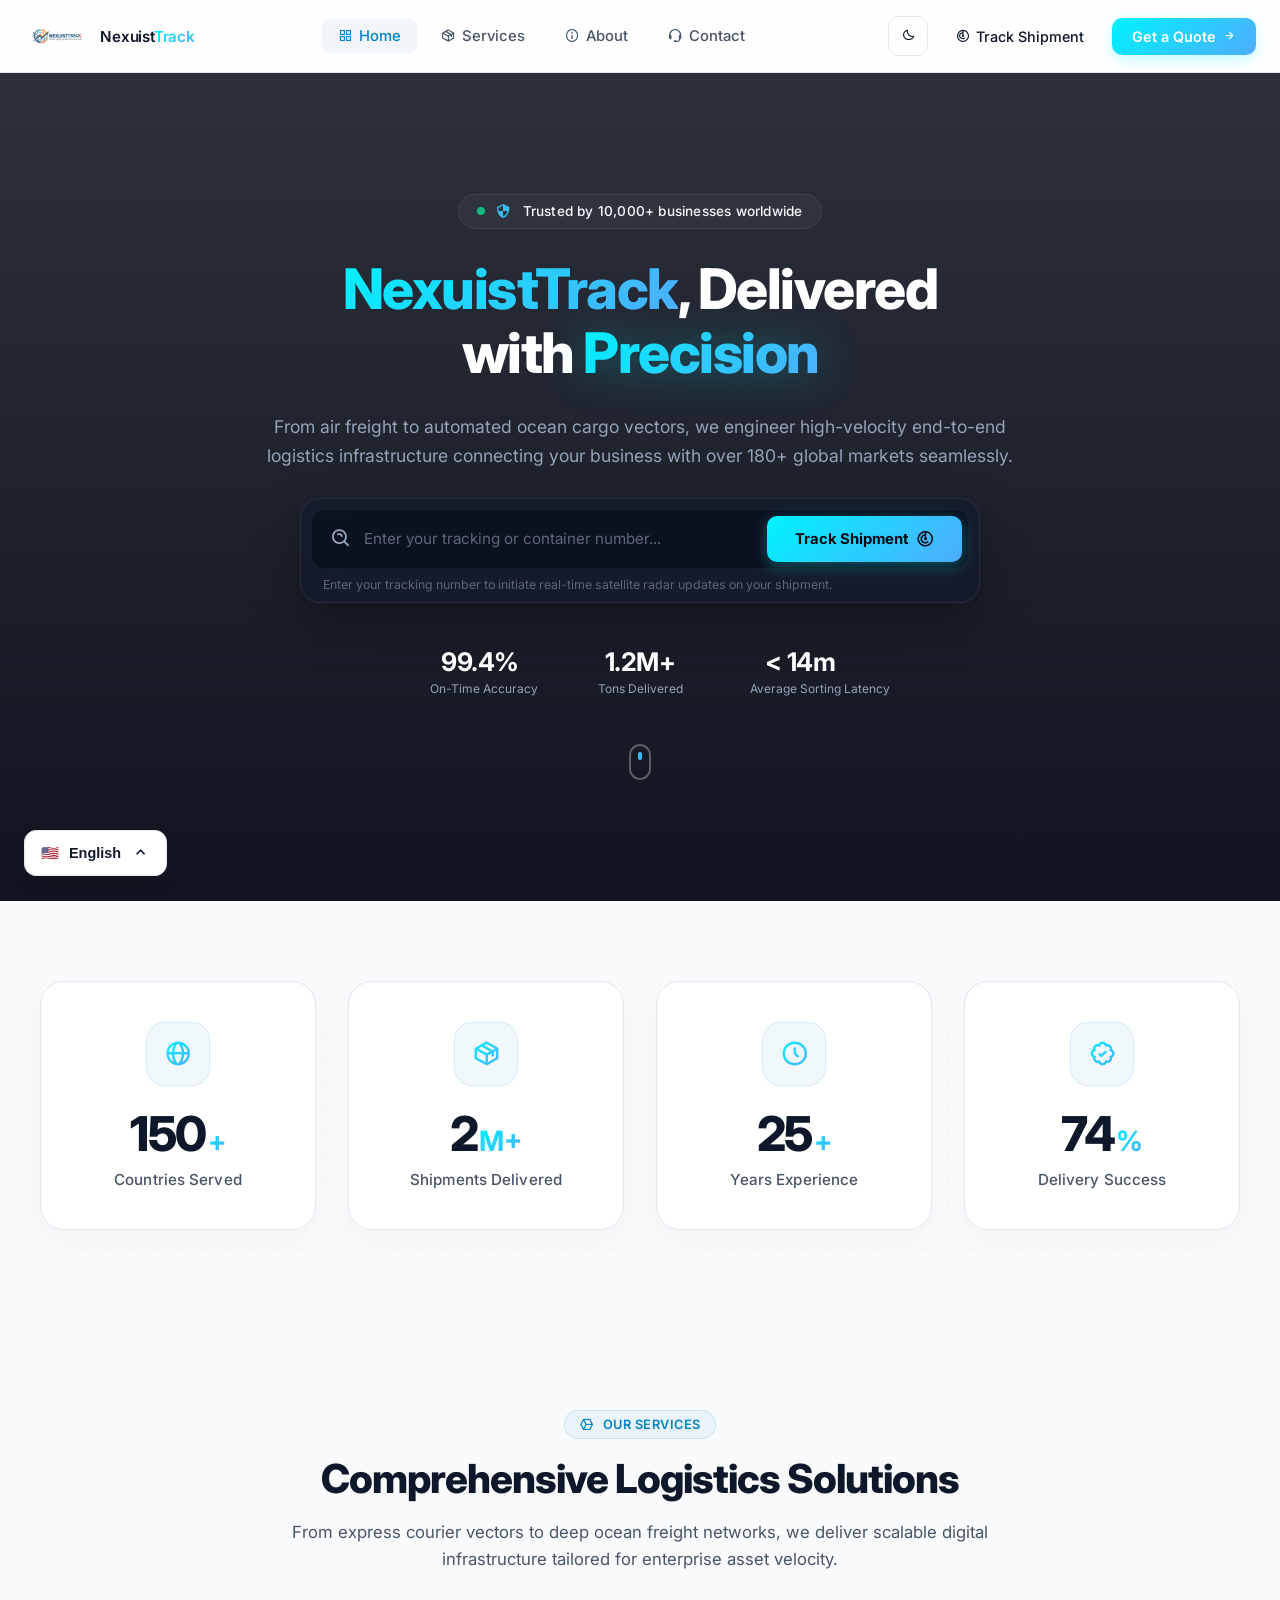
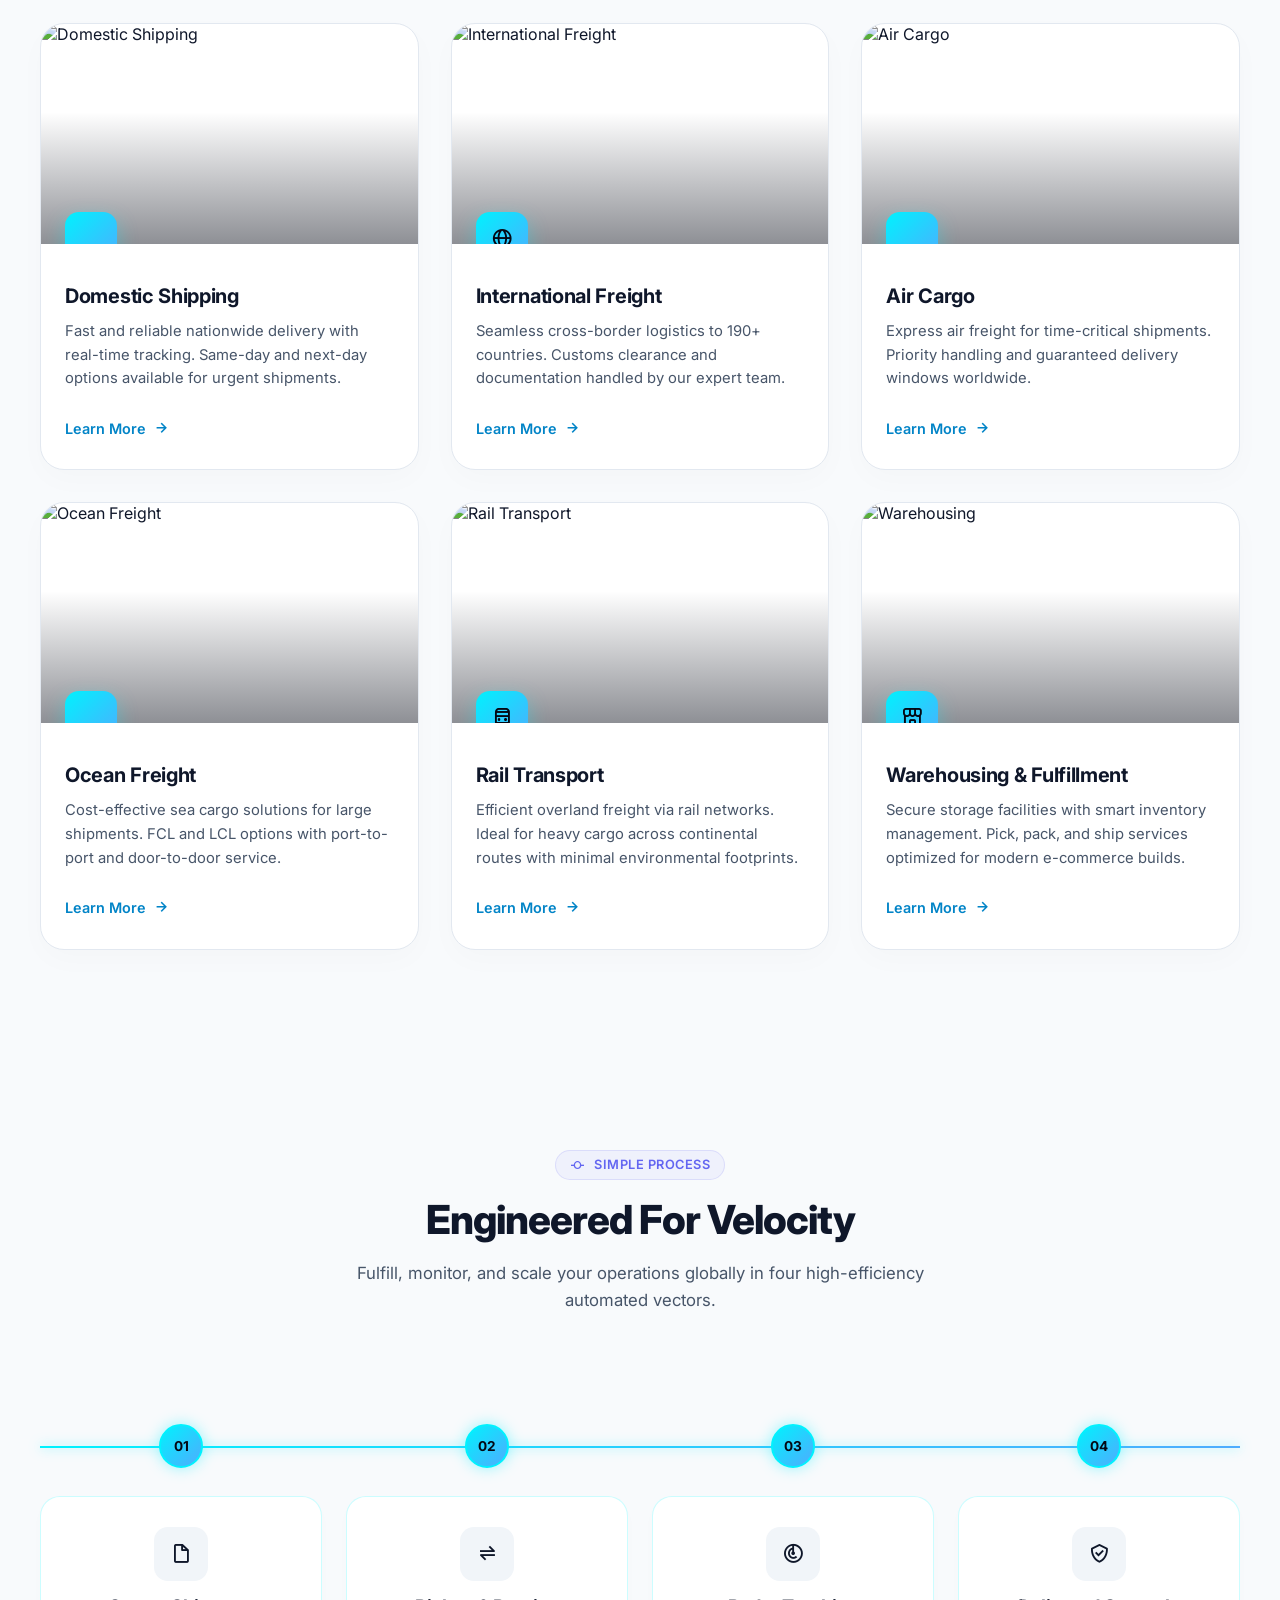
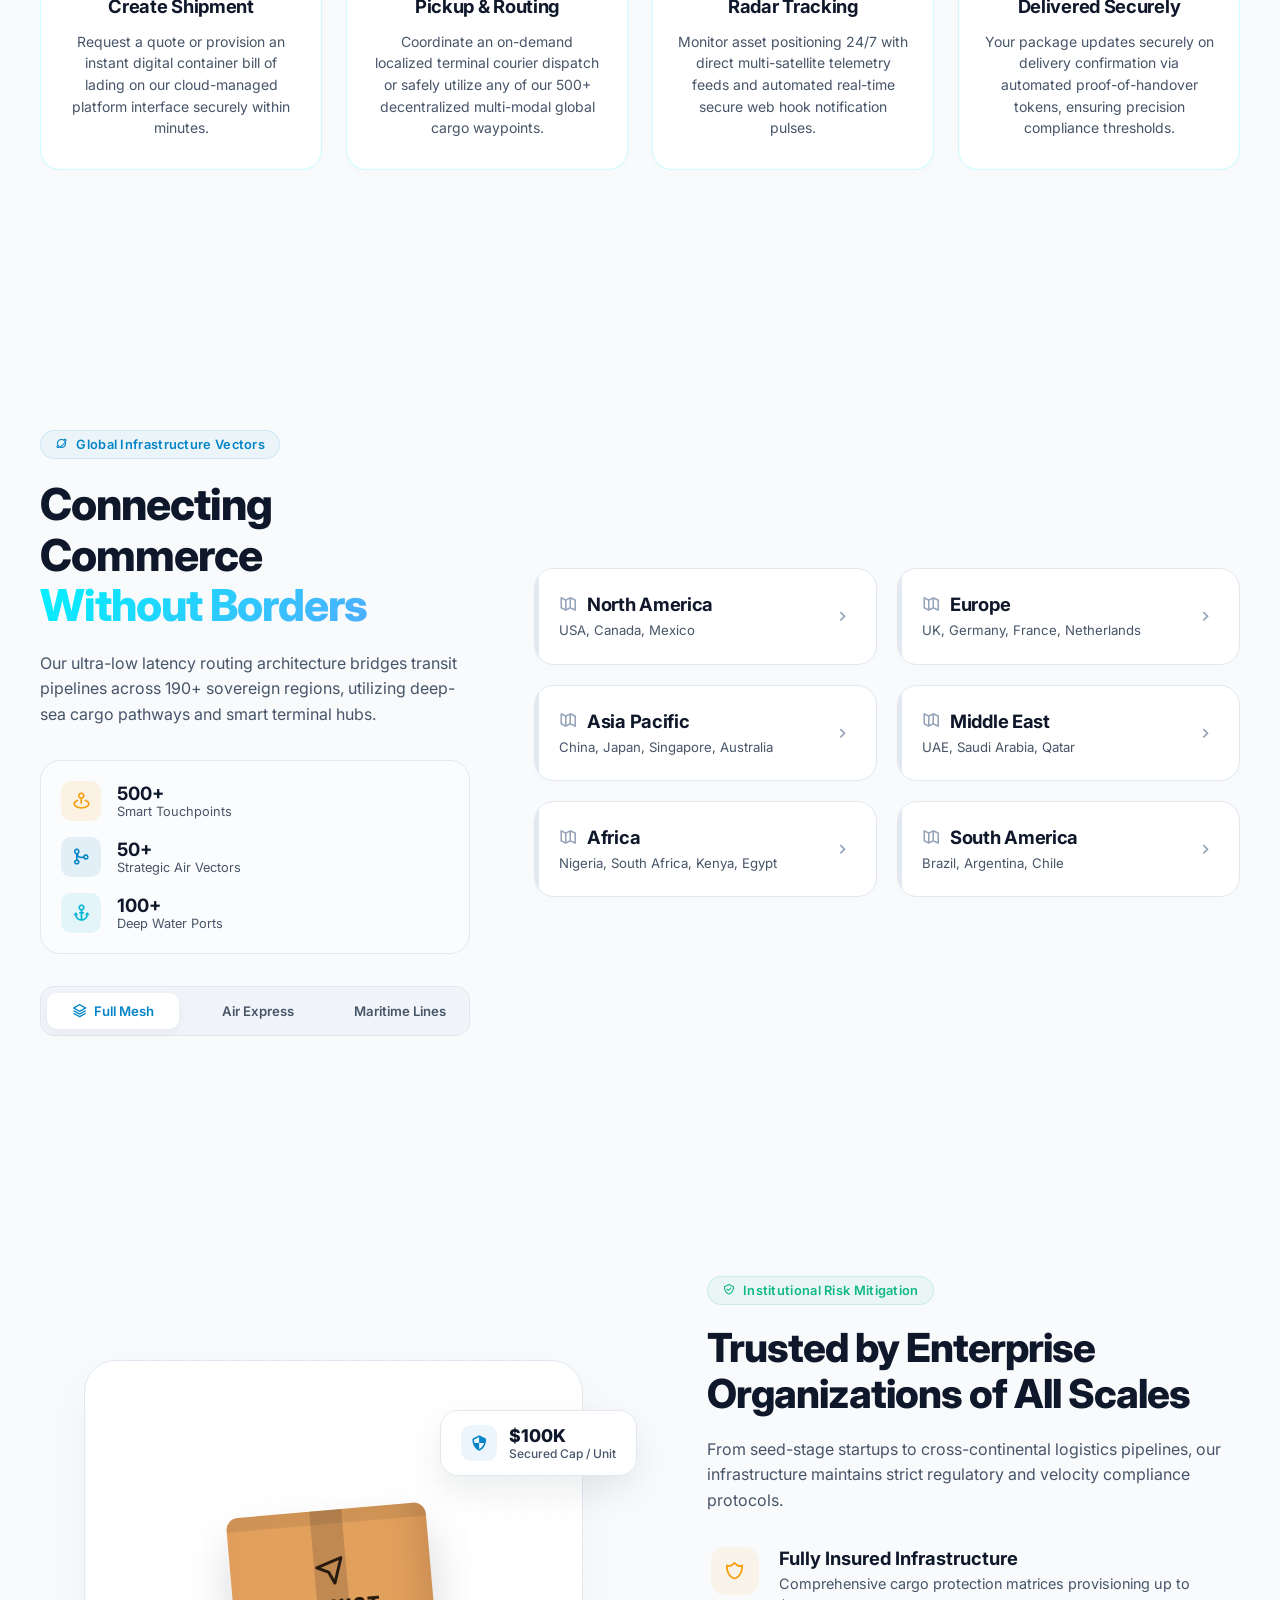
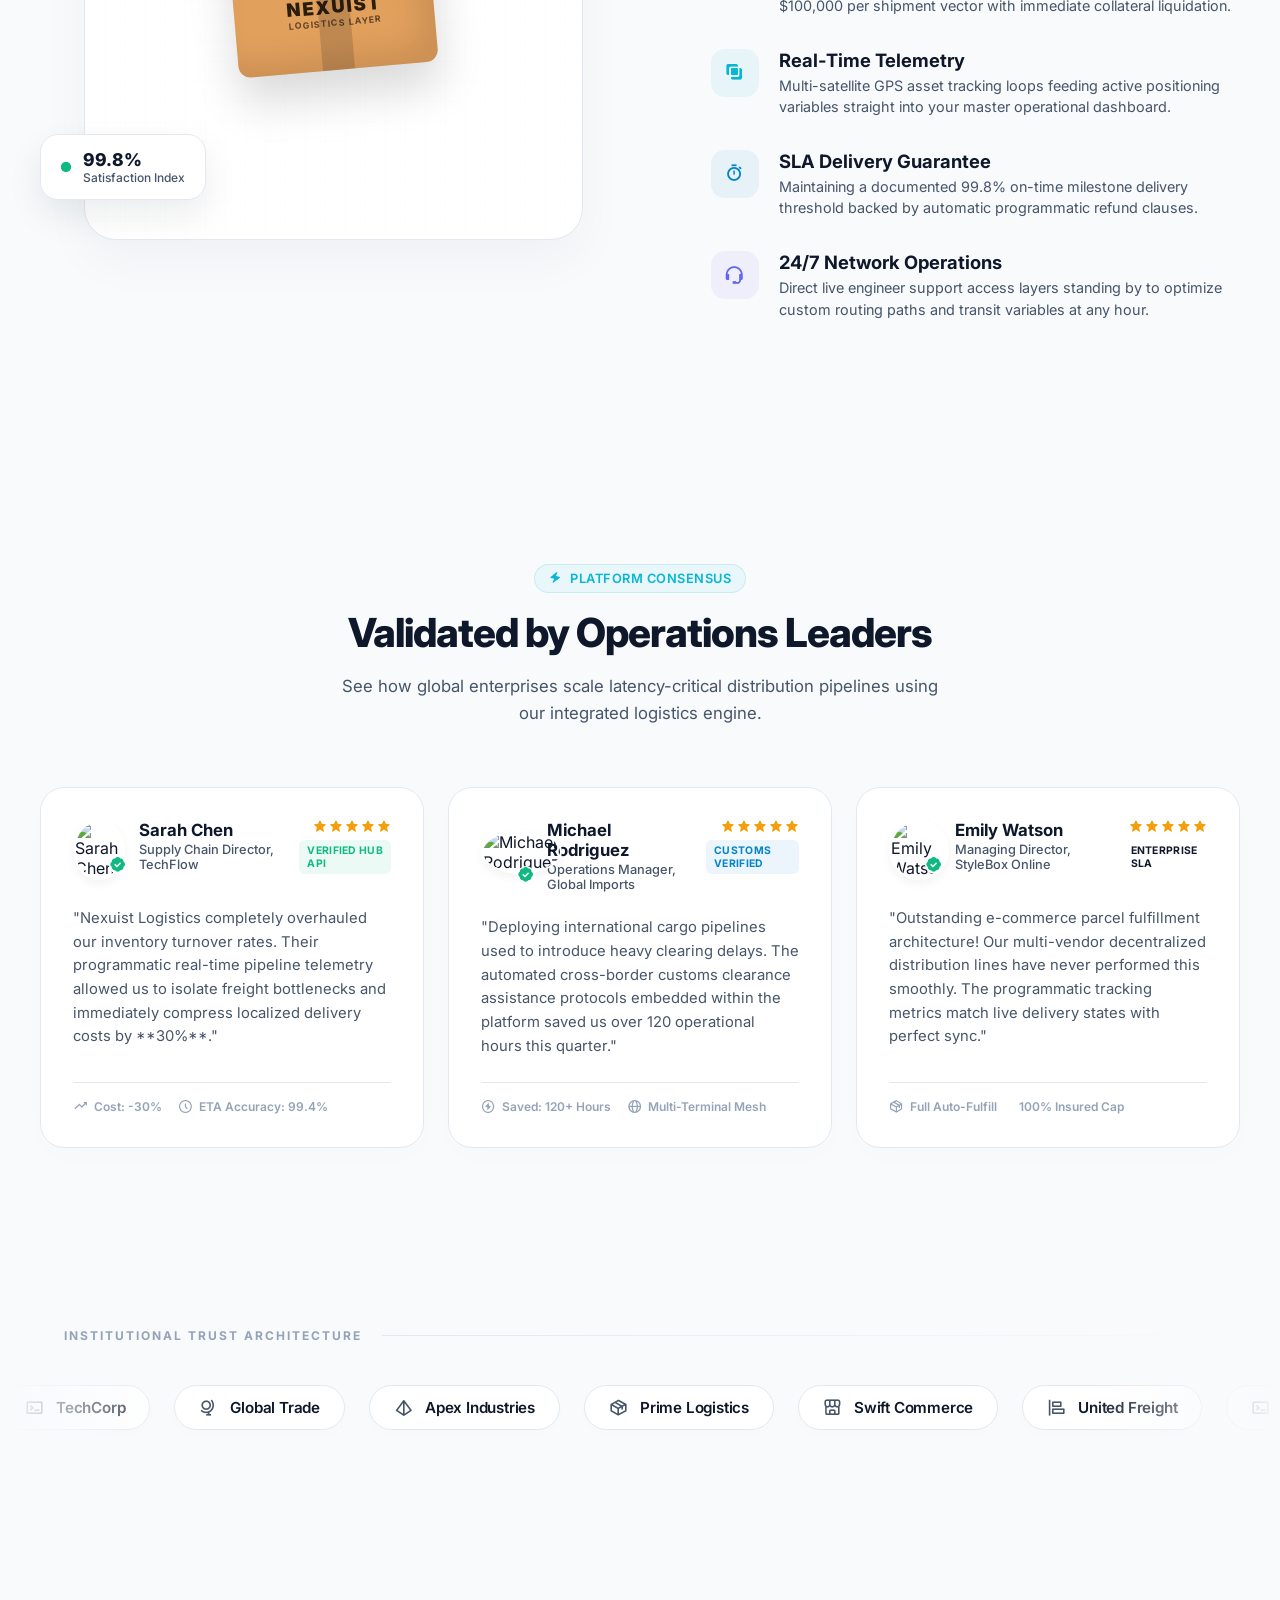
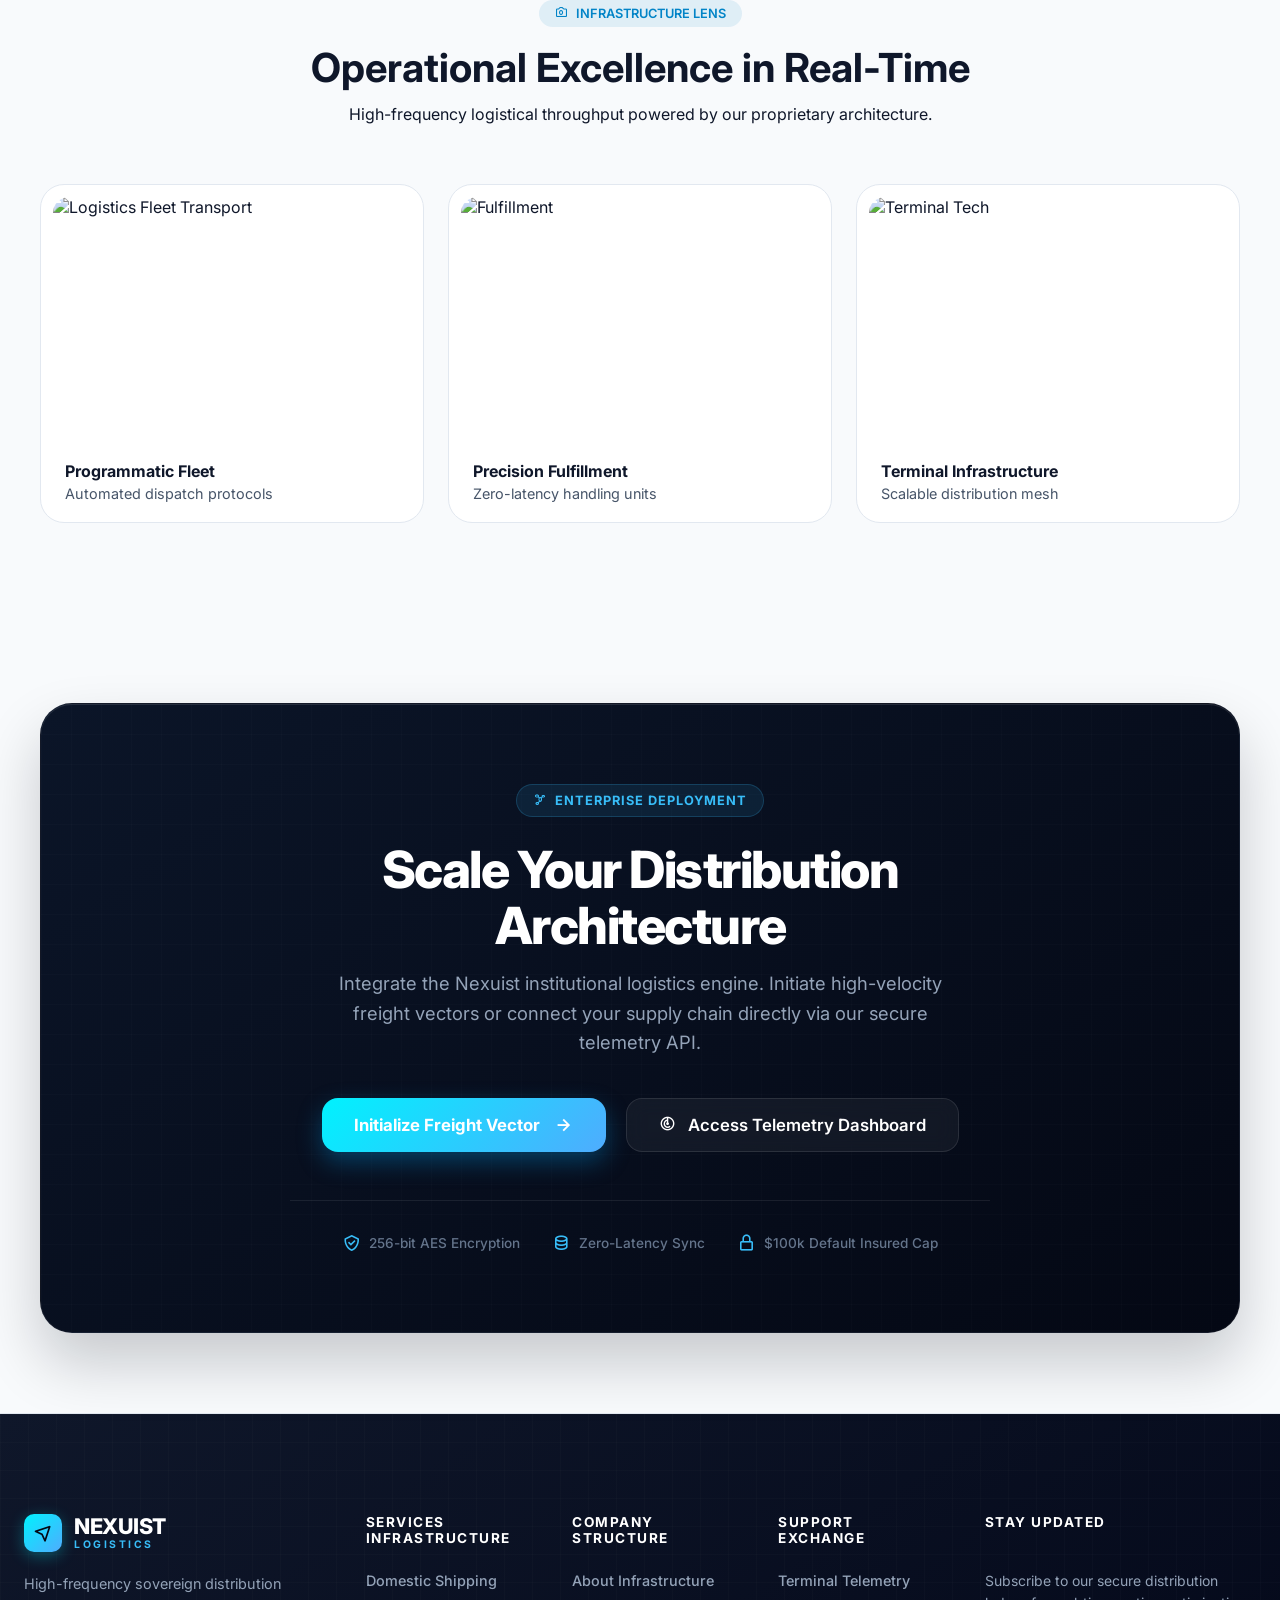
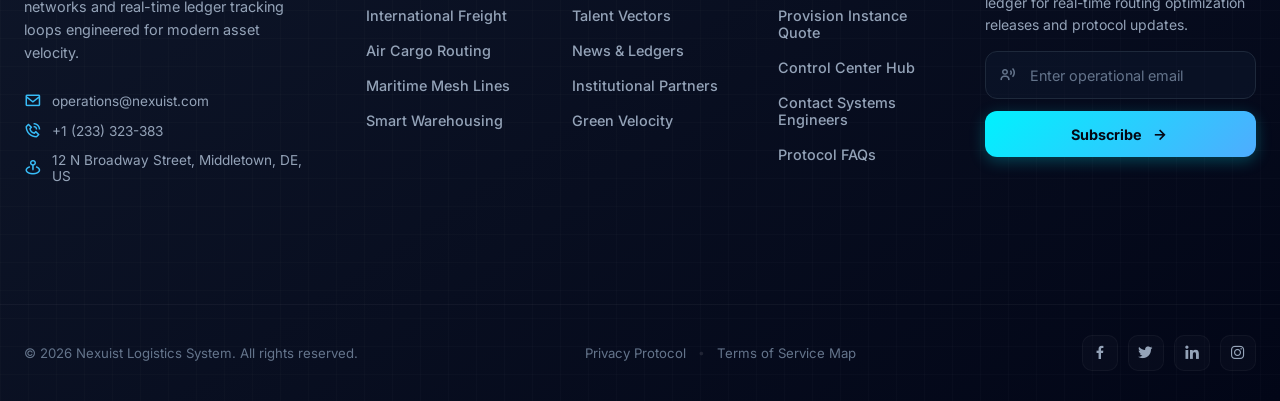
==== commit 891d9c9c: "Added website files" ====
--- a/index.html
+++ b/index.html
@@ -1161,47 +1161,50 @@
 
 
 
-    <div class="nx-global-translator" id="nxTranslator">
-        <button class="nx-trans-trigger" aria-label="Switch Language">
-            <span class="nx-active-flag">🇺🇸</span>
-            <span class="nx-active-text">English</span>
-            <i class='bx bx-chevron-up'></i>
-        </button>
-
-        <div class="nx-trans-menu">
-            <div class="nx-trans-search">
-                <i class='bx bx-search'></i>
-                <input type="text" id="nxLangSearch" placeholder="Search language...">
-            </div>
-            <ul id="nxContainer"></ul>
-        </div>
+    <div class="nx-global-translator notranslate" translate="no" id="nxTranslator">
+
+    <button class="nx-trans-trigger" translate="no">
+        <span class="nx-active-flag notranslate" translate="no">🇺🇸</span>
+        <span class="nx-active-text notranslate" translate="no">English</span>
+        <i class='bx bx-chevron-up'></i>
+    </button>
+
+    <div class="nx-trans-menu notranslate" translate="no">
+
+        <div class="nx-trans-search notranslate" translate="no">
+            <i class='bx bx-search'></i>
+
+            <input
+                type="text"
+                id="nxLangSearch"
+                class="notranslate"
+                translate="no"
+                placeholder="Search language..."
+                autocomplete="off"
+            >
+        </div>
+
+        <ul id="nxContainer" class="notranslate" translate="no"></ul>
+
     </div>
 
-
-
-    <div id="google_core_translate_widget" style="display: none;"></div>
-
-    <script type="text/javascript">
-        window.googleTranslateReady = false;
-
+</div>
+
+<div id="google_translate_element" style="display:none"></div>
+
+   
+    <script>
         function googleTranslateElementInit() {
-            try {
-                new google.translate.TranslateElement({
-                    pageLanguage: 'en',
-                    layout: google.translate.TranslateElement.InlineLayout.SIMPLE,
-                    autoDisplay: false
-                }, 'google_core_translate_widget');
-                window.googleTranslateReady = true;
-                console.log('Google Translate initialized successfully');
-            } catch (e) {
-                console.error('Google Translate init error:', e);
-                setTimeout(googleTranslateElementInit, 1000);
-            }
+            new google.translate.TranslateElement({
+                pageLanguage: 'en',
+                autoDisplay: false
+            }, 'google_translate_element');
         }
     </script>
 
-    <script type="text/javascript"
-        src="https://translate.google.com/translate_a/element.js?cb=googleTranslateElementInit"></script>
+    <script src="//translate.google.com/translate_a/element.js?cb=googleTranslateElementInit"></script>
+
+
     <script src="assets/js/script.js"></script>
 
 
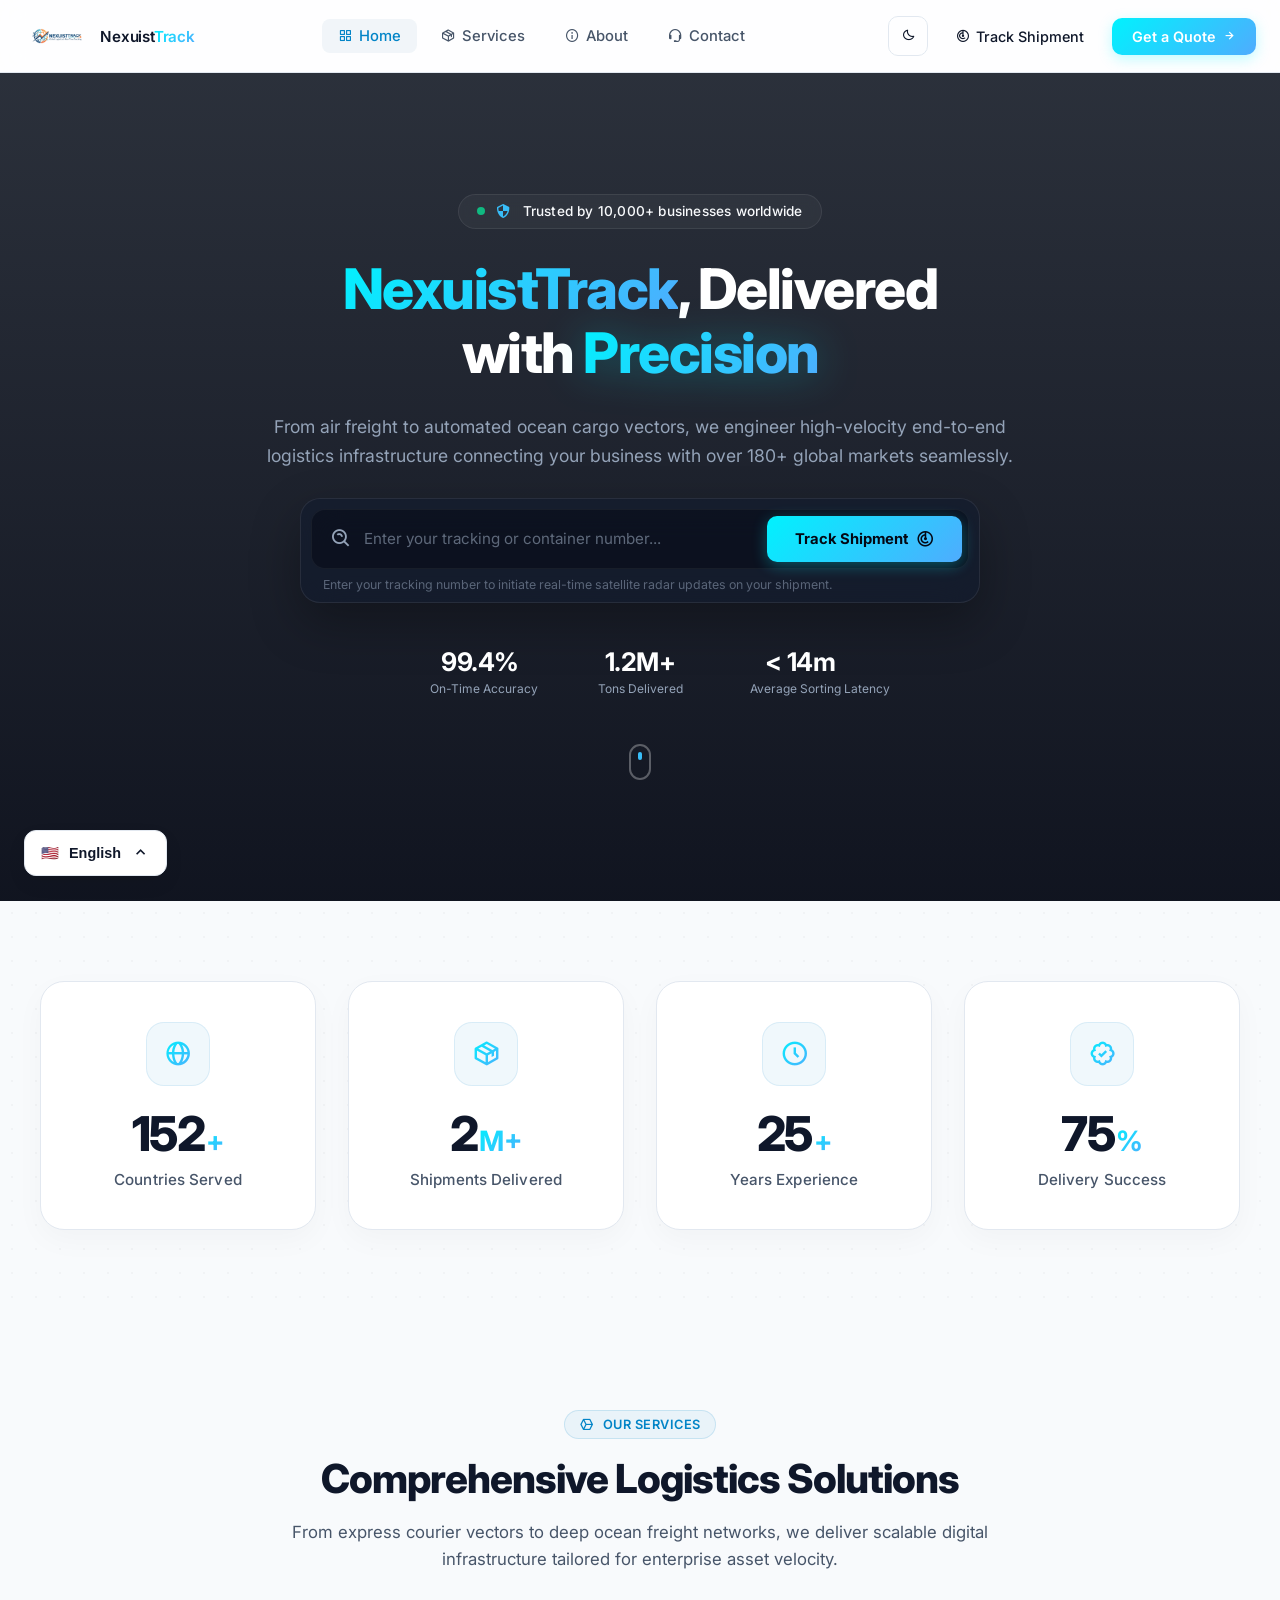
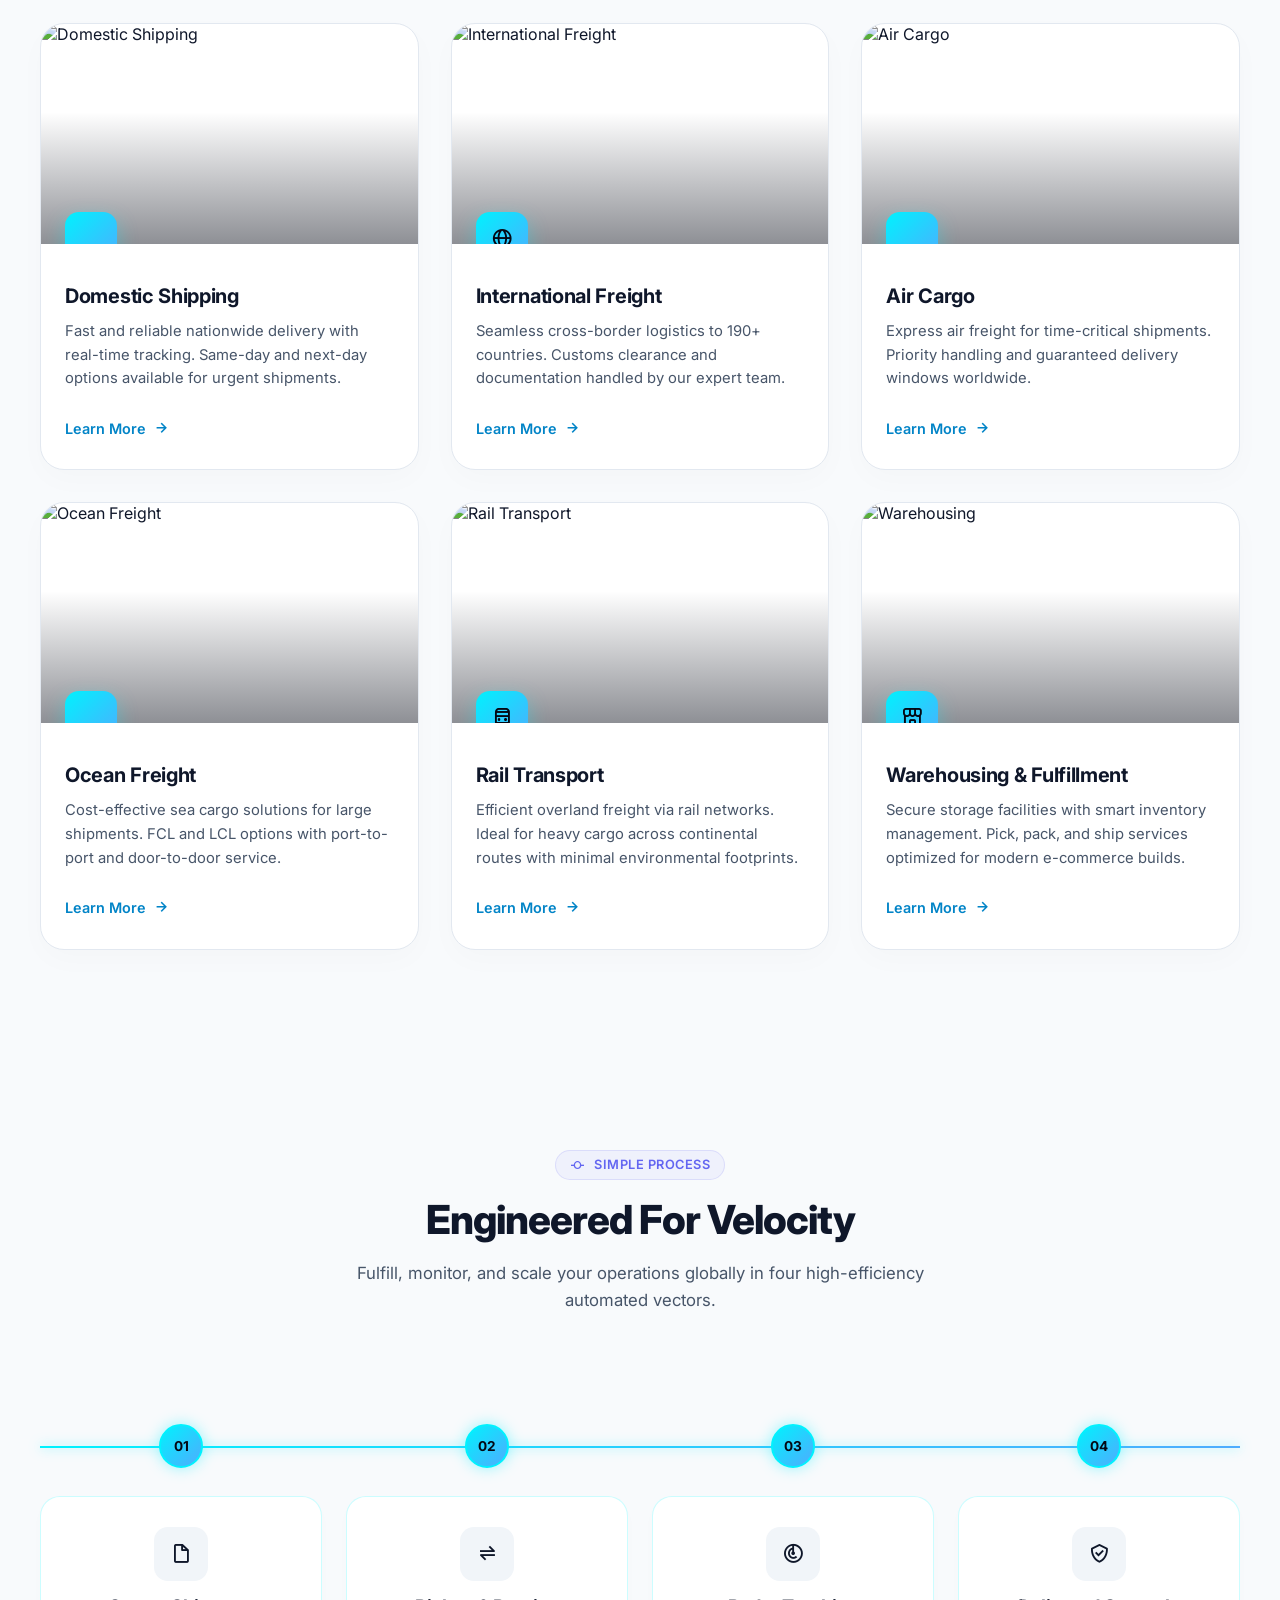
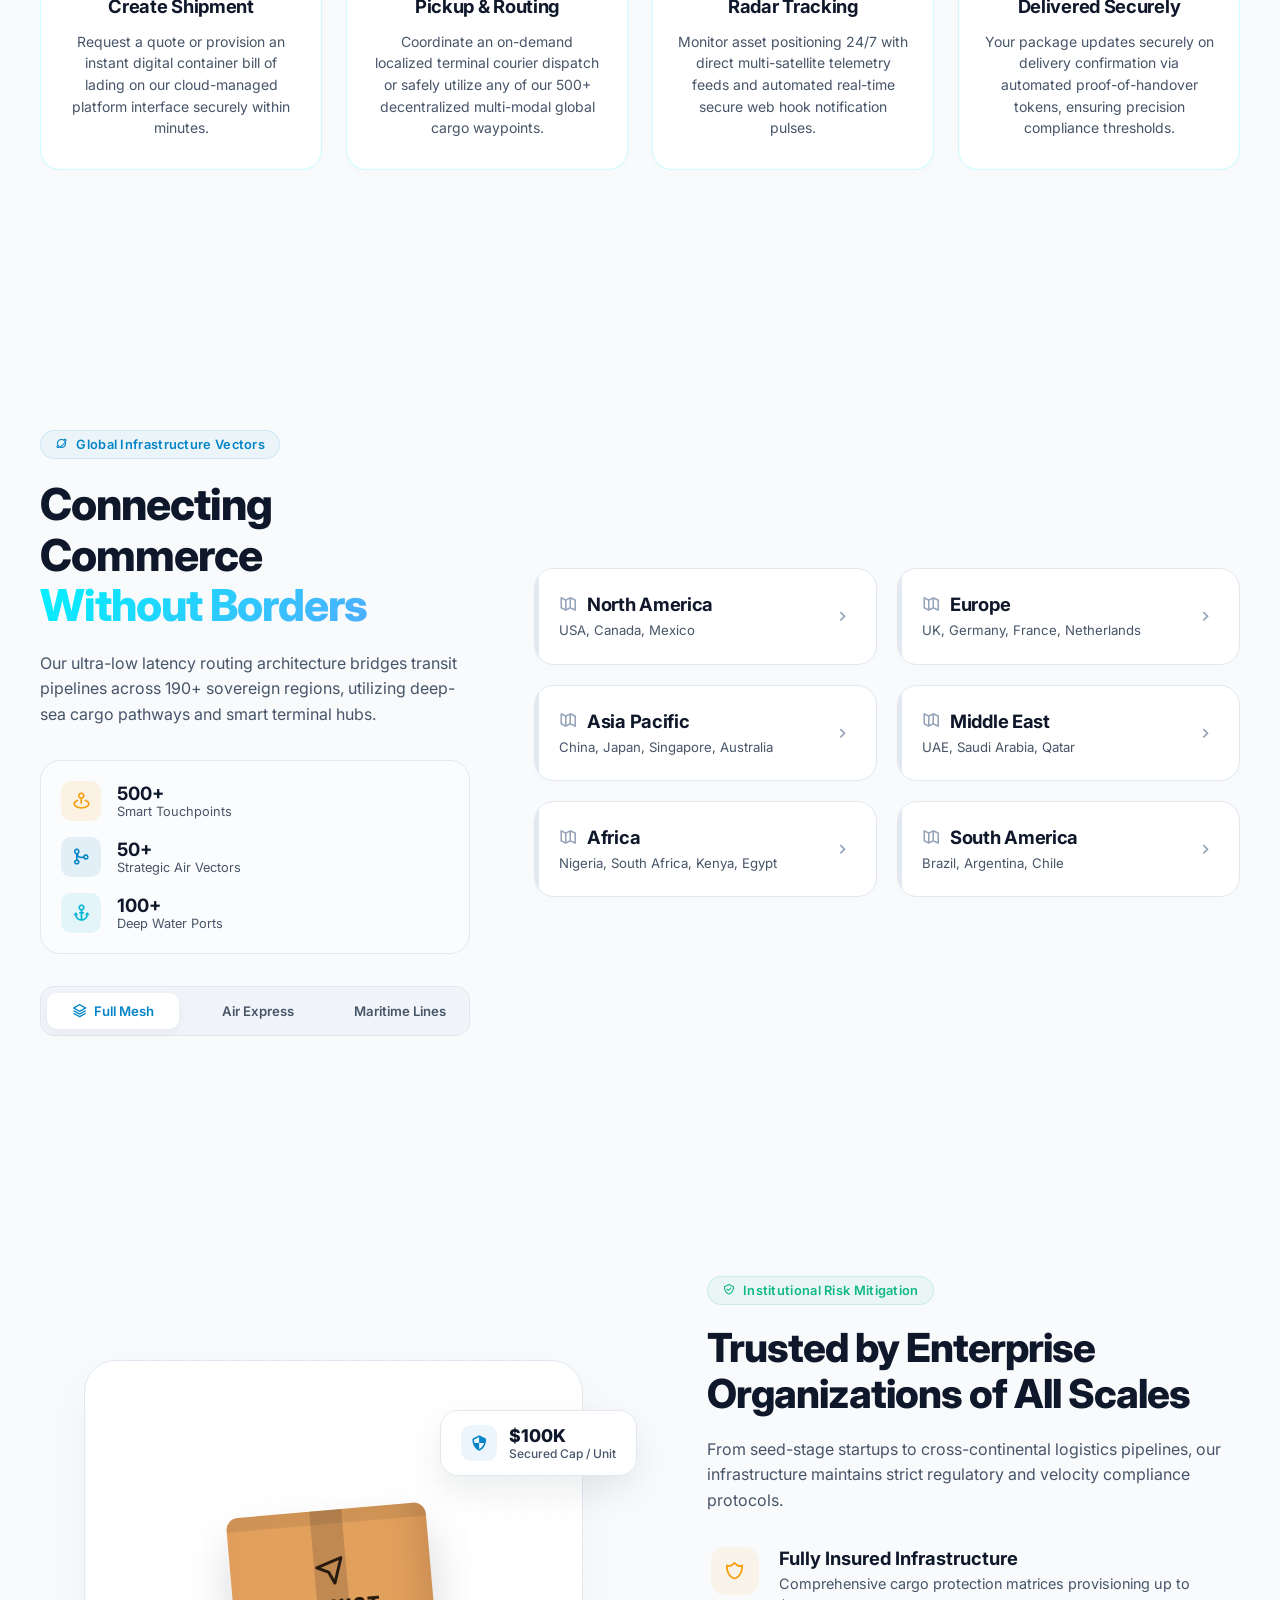
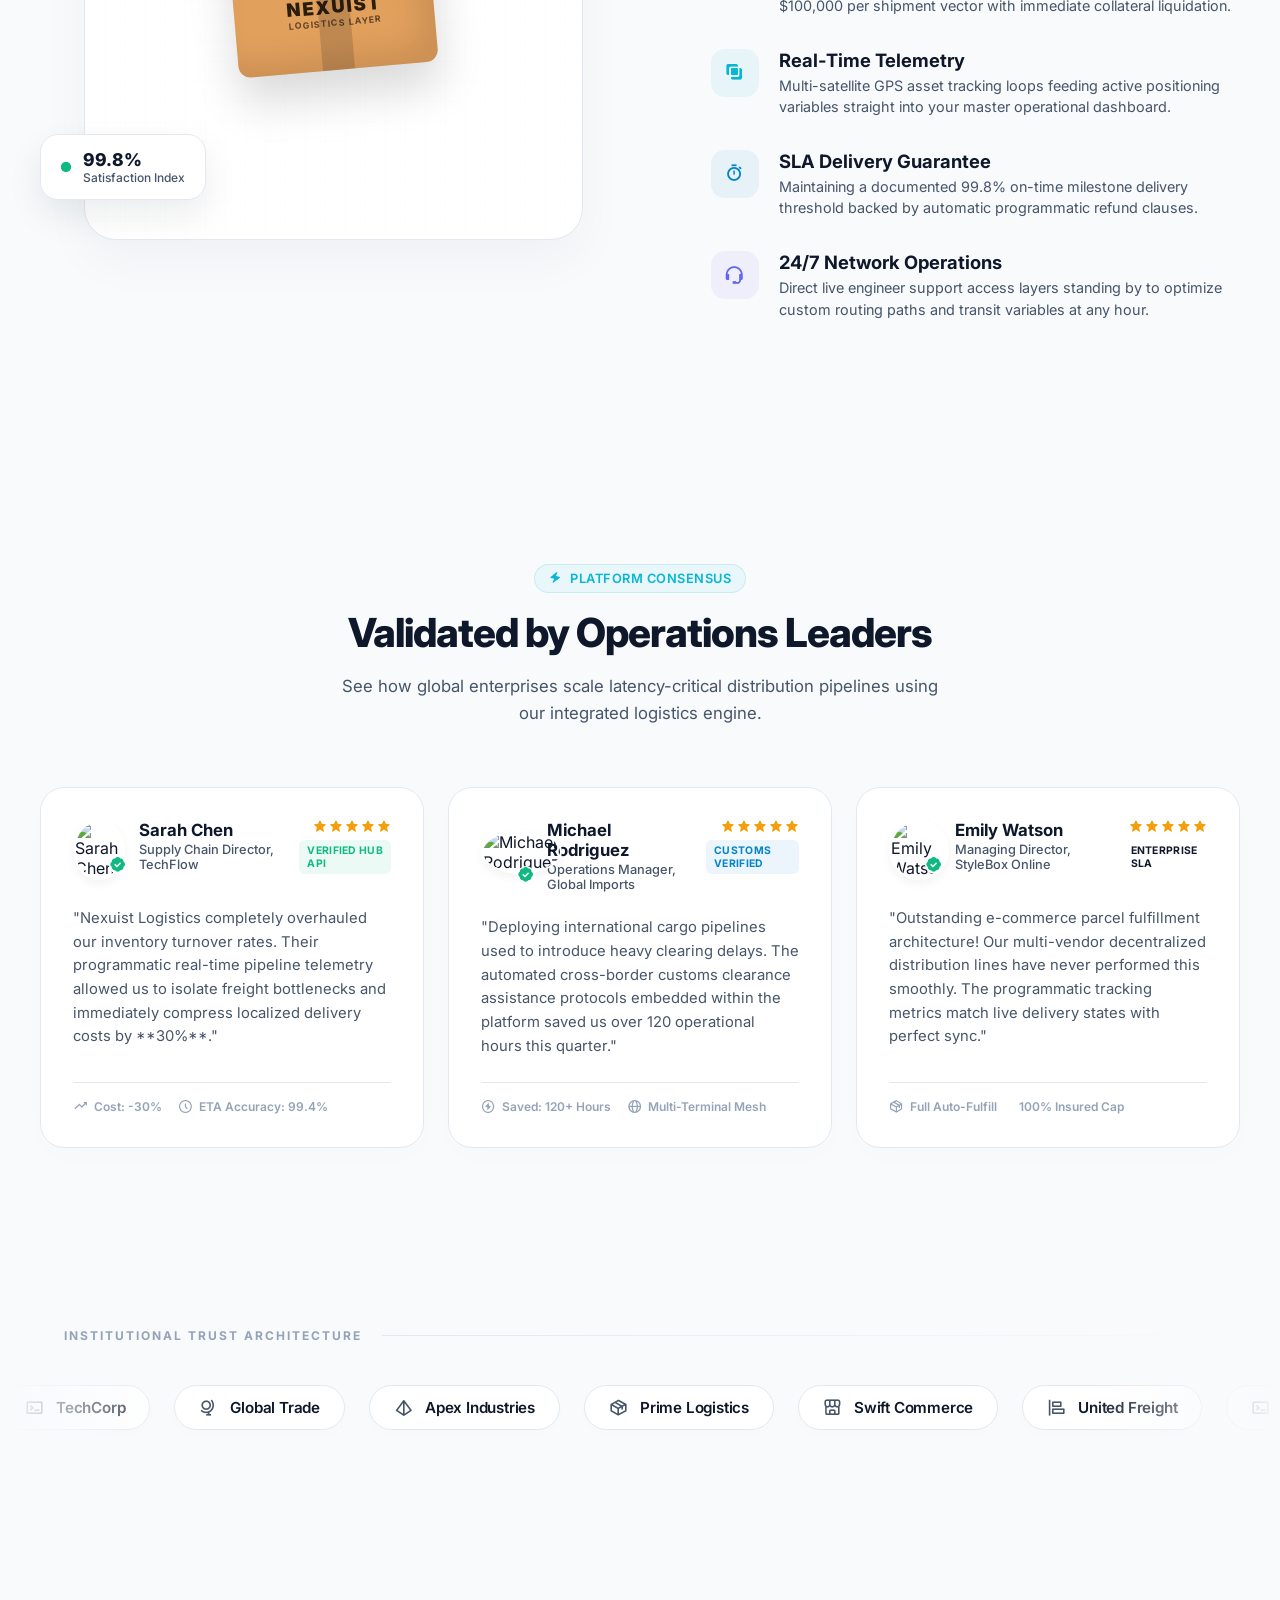
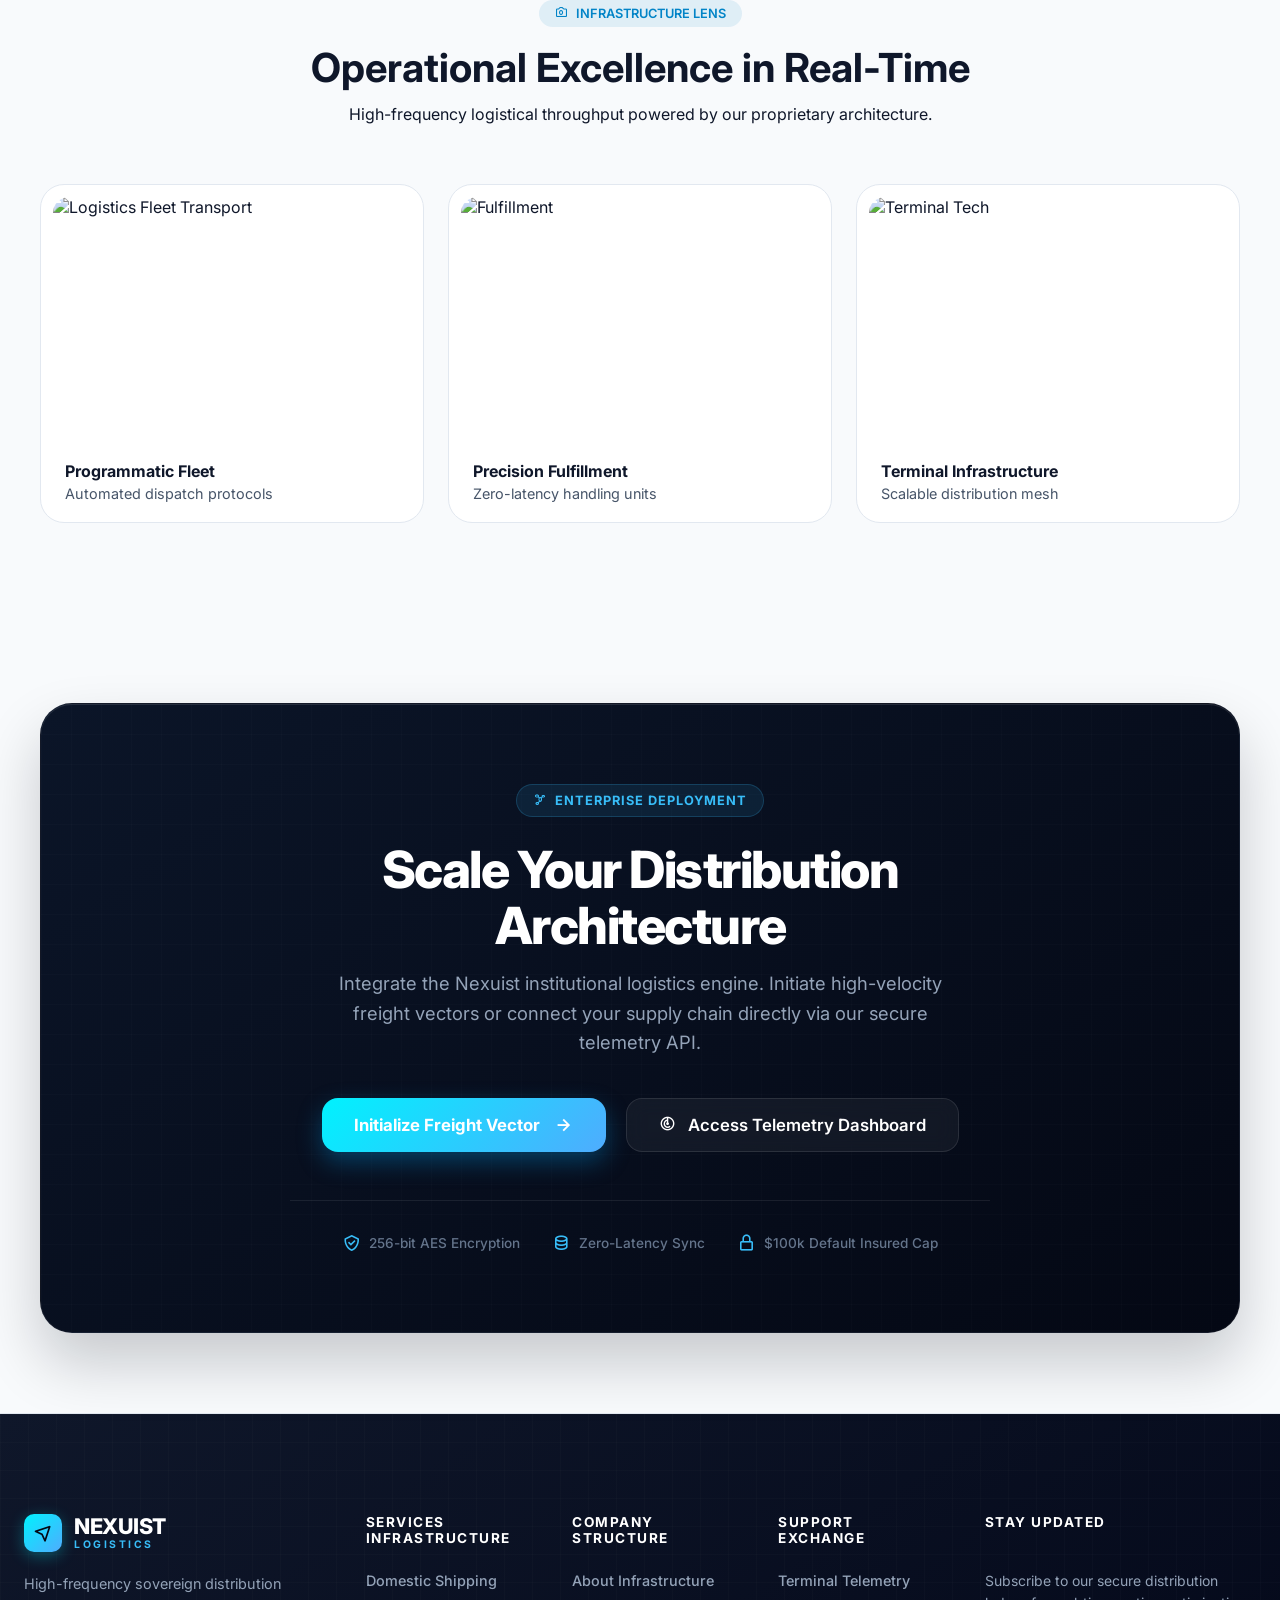
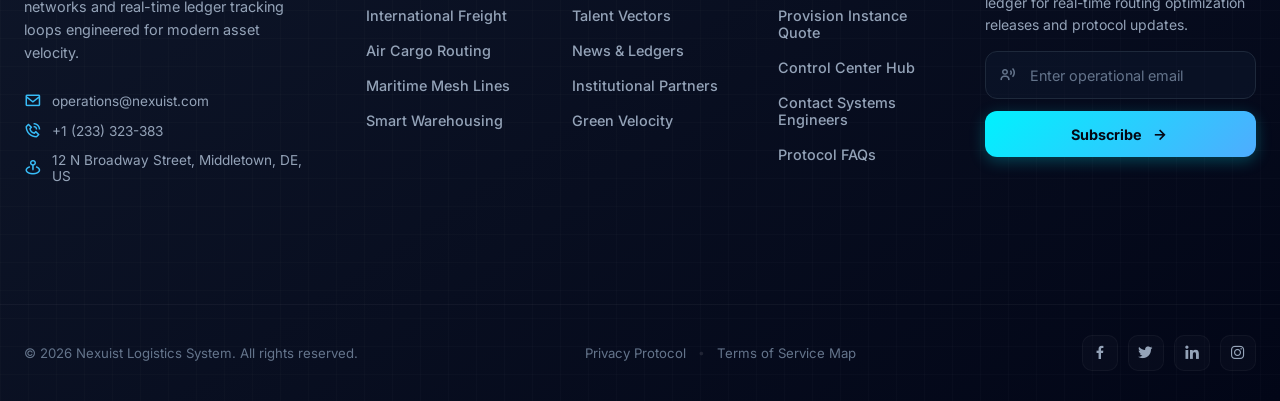
==== commit 0eeaa489: "i added some pages" ====
--- a/index.html
+++ b/index.html
@@ -1078,22 +1078,22 @@
         <div class="nx-footer-links-col">
             <h4 class="nx-footer-title-label">Services Infrastructure</h4>
             <ul class="nx-footer-links-list">
-                <li><a href="services/domestic.html" class="nx-anchor-vector">Domestic Shipping</a></li>
-                <li><a href="services/international.html" class="nx-anchor-vector">International Freight</a></li>
-                <li><a href="services/air-cargo.html" class="nx-anchor-vector">Air Cargo Routing</a></li>
-                <li><a href="services/ocean-freight.html" class="nx-anchor-vector">Maritime Mesh Lines</a></li>
-                <li><a href="services/fulfillment.html" class="nx-anchor-vector">Smart Warehousing</a></li>
+                <li><a href="domestic.html" class="nx-anchor-vector">Domestic Shipping</a></li>
+                <li><a href="international.html" class="nx-anchor-vector">International Freight</a></li>
+                <li><a href="air-cargo.html" class="nx-anchor-vector">Air Cargo Routing</a></li>
+                <li><a href="ocean-freight.html" class="nx-anchor-vector">Maritime Mesh Lines</a></li>
+                <li><a href="fulfillment.html" class="nx-anchor-vector">Smart Warehousing</a></li>
             </ul>
         </div>
 
         <div class="nx-footer-links-col">
             <h4 class="nx-footer-title-label">Company Structure</h4>
             <ul class="nx-footer-links-list">
-                <li><a href="company/about.html" class="nx-anchor-vector">About Infrastructure</a></li>
-                <li><a href="company/careers.html" class="nx-anchor-vector">Talent Vectors</a></li>
-                <li><a href="company/news.html" class="nx-anchor-vector">News &amp; Ledgers</a></li>
-                <li><a href="company/partners.html" class="nx-anchor-vector">Institutional Partners</a></li>
-                <li><a href="company/sustainability.html" class="nx-anchor-vector">Green Velocity</a></li>
+                <li><a href="about.html" class="nx-anchor-vector">About Infrastructure</a></li>
+                <li><a href="careers.html" class="nx-anchor-vector">Talent Vectors</a></li>
+                <li><a href="news.html" class="nx-anchor-vector">News &amp; Ledgers</a></li>
+                <li><a href="partners.html" class="nx-anchor-vector">Institutional Partners</a></li>
+                <li><a href="sustainability.html" class="nx-anchor-vector">Green Velocity</a></li>
             </ul>
         </div>
 
@@ -1130,9 +1130,9 @@
             <p class="nx-copyright-text">&copy; 2026 Nexuist Logistics System. All rights reserved.</p>
             
             <div class="nx-legal-anchors-row">
-                <a href="legal/privacy.html" class="nx-legal-anchor-node">Privacy Protocol</a>
+                <a href="privacy.html" class="nx-legal-anchor-node">Privacy Protocol</a>
                 <span class="nx-legal-bullet">&bull;</span>
-                <a href="legal/terms.html" class="nx-legal-anchor-node">Terms of Service Map</a>
+                <a href="terms.html" class="nx-legal-anchor-node">Terms of Service Map</a>
             </div>
 
             <div class="nx-social-tokens-row">
